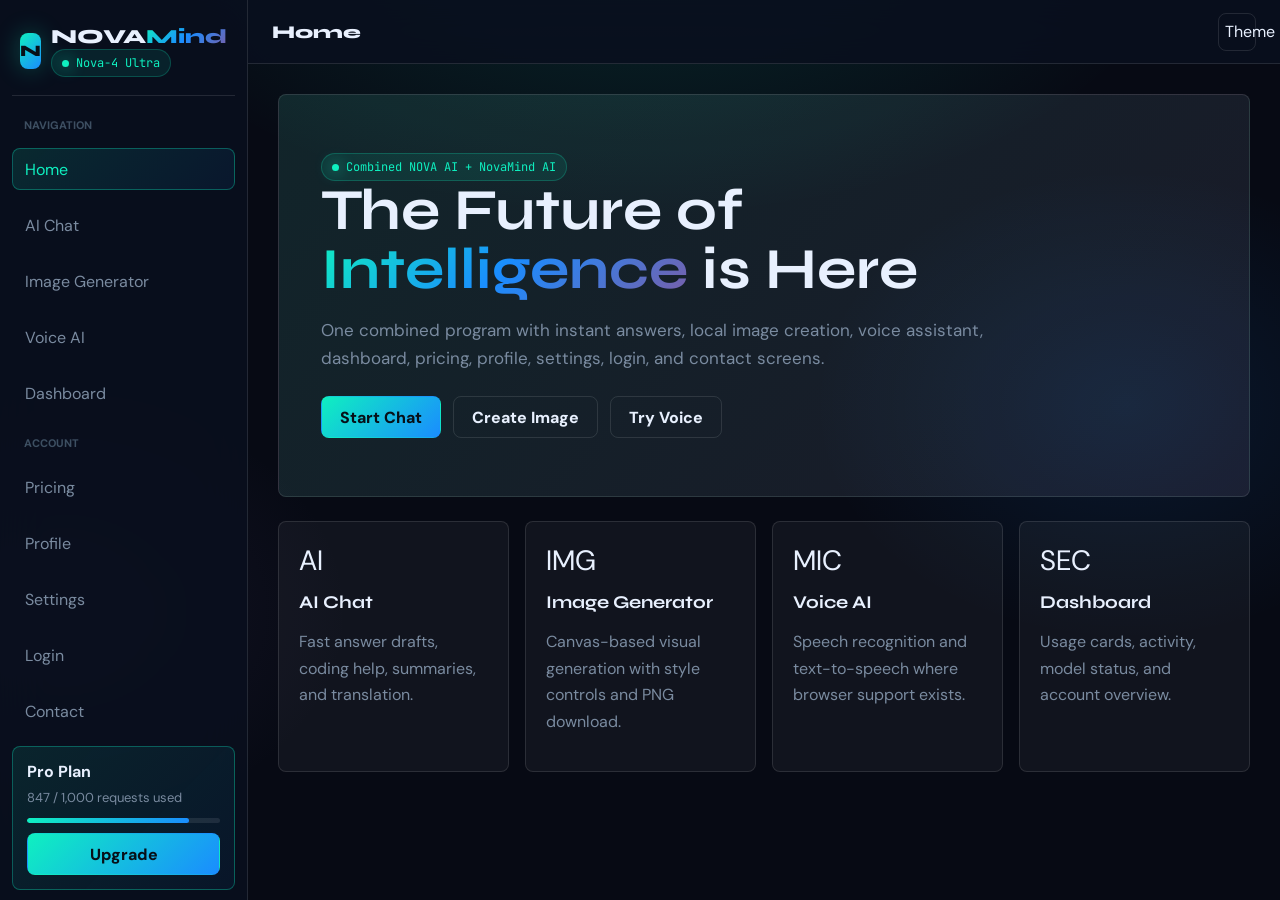
==== index.html @ 2f3e3115 "Rename nova.html to index.html" ====
<!doctype html>
<html lang="en" data-theme="dark">
<head>
  <meta charset="utf-8">
  <meta name="viewport" content="width=device-width, initial-scale=1">
  <meta name="description" content="Combined NOVA AI and NovaMind AI creator platform">
  <title>Combined NOVA AI Studio</title>
  <link rel="preconnect" href="https://fonts.googleapis.com">
  <link href="https://fonts.googleapis.com/css2?family=Syne:wght@500;700;800&family=DM+Sans:wght@400;500;700&family=JetBrains+Mono:wght@400;600&display=swap" rel="stylesheet">
  <style>
    :root {
      --bg: #070a14;
      --surface: rgba(255,255,255,.045);
      --surface-strong: rgba(10,15,30,.88);
      --border: rgba(255,255,255,.11);
      --border-hot: rgba(15,240,192,.32);
      --text: #e8f0fe;
      --muted: #7a8ba0;
      --dim: #3d4f62;
      --mint: #0ff0c0;
      --blue: #1a8cff;
      --violet: #7b5ea7;
      --rose: #ff4b6e;
      --amber: #f5a623;
      --radius: 8px;
      --sidebar: 248px;
    }

    [data-theme="light"] {
      --bg: #f5f8ff;
      --surface: rgba(10,20,40,.055);
      --surface-strong: rgba(255,255,255,.9);
      --border: rgba(25,35,60,.12);
      --border-hot: rgba(26,140,255,.3);
      --text: #101827;
      --muted: #516073;
      --dim: #8a96a8;
    }

    * { box-sizing: border-box; }
    body {
      margin: 0;
      min-height: 100vh;
      color: var(--text);
      background:
        radial-gradient(ellipse 70% 55% at 50% -10%, rgba(15,240,192,.14), transparent 62%),
        radial-gradient(ellipse 42% 45% at 88% 45%, rgba(26,140,255,.11), transparent 58%),
        radial-gradient(ellipse 40% 42% at 4% 68%, rgba(123,94,167,.12), transparent 58%),
        var(--bg);
      font-family: "DM Sans", system-ui, sans-serif;
      overflow-x: hidden;
    }

    button, input, textarea, select { font: inherit; }
    button { cursor: pointer; }

    .particle-field {
      position: fixed;
      inset: 0;
      pointer-events: none;
      overflow: hidden;
      z-index: 0;
    }

    .particle {
      position: absolute;
      bottom: -20px;
      width: 3px;
      height: 3px;
      border-radius: 50%;
      background: var(--mint);
      opacity: 0;
      animation: floatParticle 10s linear infinite;
    }

    @keyframes floatParticle {
      0% { transform: translateY(0) scale(.4); opacity: 0; }
      12% { opacity: .8; }
      88% { opacity: .65; }
      100% { transform: translateY(-110vh) scale(1.6); opacity: 0; }
    }

    .app {
      position: relative;
      z-index: 1;
      display: grid;
      grid-template-columns: var(--sidebar) minmax(0, 1fr);
      min-height: 100vh;
    }

    .sidebar {
      position: sticky;
      top: 0;
      height: 100vh;
      padding: 20px 12px;
      background: var(--surface-strong);
      border-right: 1px solid var(--border);
      backdrop-filter: blur(24px);
      display: flex;
      flex-direction: column;
      gap: 14px;
      overflow-y: auto;
    }

    .logo {
      display: flex;
      align-items: center;
      gap: 10px;
      padding: 4px 8px 18px;
      border-bottom: 1px solid var(--border);
    }

    .logo-mark {
      display: grid;
      place-items: center;
      width: 36px;
      height: 36px;
      border-radius: var(--radius);
      background: linear-gradient(135deg, var(--mint), var(--blue));
      color: #071018;
      font-family: "Syne", sans-serif;
      font-weight: 800;
      box-shadow: 0 0 24px rgba(15,240,192,.28);
    }

    .logo-text {
      font-family: "Syne", sans-serif;
      font-size: 20px;
      font-weight: 800;
      letter-spacing: 0;
    }

    .model-tag {
      display: inline-flex;
      align-items: center;
      gap: 7px;
      width: fit-content;
      padding: 5px 10px;
      border: 1px solid rgba(15,240,192,.22);
      border-radius: 999px;
      background: rgba(15,240,192,.09);
      color: var(--mint);
      font: 12px "JetBrains Mono", monospace;
    }

    .dot {
      width: 7px;
      height: 7px;
      border-radius: 50%;
      background: var(--mint);
      box-shadow: 0 0 16px var(--mint);
    }

    .nav-group-title {
      padding: 8px 12px 2px;
      color: var(--dim);
      font-size: 11px;
      font-weight: 800;
      text-transform: uppercase;
      letter-spacing: 0;
    }

    .nav-btn {
      width: 100%;
      min-height: 42px;
      display: flex;
      align-items: center;
      gap: 10px;
      padding: 0 12px;
      border: 1px solid transparent;
      border-radius: var(--radius);
      background: transparent;
      color: var(--muted);
      text-align: left;
      transition: .2s ease;
    }

    .nav-btn:hover, .nav-btn.active {
      color: var(--text);
      background: rgba(255,255,255,.055);
      border-color: var(--border);
    }

    .nav-btn.active {
      color: var(--mint);
      border-color: var(--border-hot);
      background: linear-gradient(135deg, rgba(15,240,192,.12), rgba(26,140,255,.08));
    }

    .plan-card {
      margin-top: auto;
      padding: 14px;
      border: 1px solid var(--border-hot);
      border-radius: var(--radius);
      background: linear-gradient(135deg, rgba(15,240,192,.1), rgba(26,140,255,.06));
    }

    .bar {
      height: 5px;
      margin: 10px 0;
      border-radius: 99px;
      background: rgba(255,255,255,.09);
      overflow: hidden;
    }

    .bar span {
      display: block;
      height: 100%;
      width: 84%;
      border-radius: inherit;
      background: linear-gradient(135deg, var(--mint), var(--blue));
    }

    .main {
      min-width: 0;
      padding-top: 64px;
    }

    .topbar {
      position: fixed;
      left: var(--sidebar);
      right: 0;
      top: 0;
      z-index: 5;
      height: 64px;
      display: flex;
      align-items: center;
      gap: 12px;
      padding: 0 24px;
      background: var(--surface-strong);
      border-bottom: 1px solid var(--border);
      backdrop-filter: blur(22px);
    }

    .menu-btn { display: none; }
    .top-title {
      flex: 1;
      font-family: "Syne", sans-serif;
      font-weight: 800;
      font-size: 18px;
    }

    .icon-btn, .menu-btn {
      width: 38px;
      height: 38px;
      border-radius: var(--radius);
      border: 1px solid var(--border);
      background: transparent;
      color: var(--text);
    }

    .page {
      display: none;
      padding: 30px;
      max-width: 1180px;
      animation: pageIn .3s ease both;
    }

    .page.active { display: block; }
    @keyframes pageIn {
      from { opacity: 0; transform: translateY(12px); }
      to { opacity: 1; transform: translateY(0); }
    }

    .hero {
      position: relative;
      overflow: hidden;
      padding: 58px 42px;
      border: 1px solid var(--border);
      border-radius: var(--radius);
      background:
        linear-gradient(135deg, rgba(15,240,192,.08), rgba(123,94,167,.08)),
        var(--surface);
    }

    h1, h2, h3 { font-family: "Syne", sans-serif; margin: 0; letter-spacing: 0; }
    h1 { font-size: 58px; line-height: 1.02; max-width: 790px; }
    h2 { font-size: 30px; margin-bottom: 8px; }
    h3 { font-size: 18px; }
    p { color: var(--muted); line-height: 1.65; }

    .gradient-text {
      background: linear-gradient(135deg, var(--mint), var(--blue), var(--violet));
      -webkit-background-clip: text;
      color: transparent;
    }

    .actions {
      display: flex;
      gap: 12px;
      flex-wrap: wrap;
      margin-top: 24px;
    }

    .btn {
      min-height: 42px;
      display: inline-flex;
      align-items: center;
      justify-content: center;
      gap: 8px;
      padding: 0 18px;
      border-radius: var(--radius);
      border: 1px solid var(--border);
      color: var(--text);
      background: transparent;
      text-decoration: none;
      font-weight: 800;
    }

    .btn.primary {
      color: #071018;
      border-color: transparent;
      background: linear-gradient(135deg, var(--mint), var(--blue));
    }

    .grid {
      display: grid;
      grid-template-columns: repeat(auto-fit, minmax(210px, 1fr));
      gap: 16px;
      margin-top: 24px;
    }

    .card {
      border: 1px solid var(--border);
      border-radius: var(--radius);
      background: var(--surface);
      padding: 20px;
      transition: .22s ease;
    }

    .card:hover {
      border-color: var(--border-hot);
      transform: translateY(-2px);
    }

    .card-icon { font-size: 28px; margin-bottom: 12px; }
    .stat { font: 800 30px "Syne", sans-serif; color: var(--text); }

    .tool-layout {
      display: grid;
      grid-template-columns: minmax(260px, 360px) minmax(0, 1fr);
      gap: 18px;
      align-items: start;
      margin-top: 20px;
    }

    textarea, input, select {
      width: 100%;
      border: 1px solid var(--border);
      border-radius: var(--radius);
      color: var(--text);
      background: rgba(255,255,255,.055);
      outline: none;
      padding: 12px 14px;
    }

    textarea { min-height: 130px; resize: vertical; }
    textarea:focus, input:focus, select:focus {
      border-color: var(--border-hot);
      box-shadow: 0 0 0 3px rgba(15,240,192,.08);
    }

    .chat-box {
      min-height: 440px;
      display: flex;
      flex-direction: column;
      gap: 12px;
      overflow: auto;
    }

    .msg {
      max-width: 82%;
      padding: 13px 15px;
      border: 1px solid var(--border);
      border-radius: var(--radius);
      background: rgba(255,255,255,.05);
      color: var(--text);
      line-height: 1.55;
    }

    .msg.user {
      align-self: flex-end;
      color: #071018;
      background: linear-gradient(135deg, var(--mint), var(--blue));
      border-color: transparent;
    }

    .canvas-wrap {
      min-height: 420px;
      display: grid;
      place-items: center;
      overflow: hidden;
      background:
        radial-gradient(circle at 30% 20%, rgba(15,240,192,.18), transparent 30%),
        radial-gradient(circle at 70% 65%, rgba(123,94,167,.22), transparent 30%),
        #080c16;
    }

    canvas {
      width: 100%;
      max-width: 640px;
      aspect-ratio: 1;
      border-radius: var(--radius);
    }

    .voice-orb {
      width: 180px;
      height: 180px;
      margin: 28px auto;
      border-radius: 50%;
      display: grid;
      place-items: center;
      background: radial-gradient(circle, var(--mint), var(--blue));
      color: #071018;
      font-size: 46px;
      box-shadow: 0 0 60px rgba(15,240,192,.35);
      transition: .25s ease;
    }

    .voice-orb.listening {
      transform: scale(1.06);
      animation: pulse 1s ease-in-out infinite;
    }

    @keyframes pulse {
      0%,100% { box-shadow: 0 0 40px rgba(15,240,192,.28); }
      50% { box-shadow: 0 0 90px rgba(15,240,192,.65); }
    }

    .price {
      font: 800 42px "Syne", sans-serif;
      margin: 10px 0;
    }

    .settings-row {
      display: flex;
      justify-content: space-between;
      gap: 14px;
      align-items: center;
      padding: 14px 0;
      border-bottom: 1px solid var(--border);
    }

    .toggle {
      width: 46px;
      height: 26px;
      border-radius: 999px;
      background: rgba(255,255,255,.13);
      position: relative;
      flex: 0 0 auto;
    }

    .toggle.on { background: linear-gradient(135deg, var(--mint), var(--blue)); }
    .toggle::after {
      content: "";
      position: absolute;
      top: 3px;
      left: 3px;
      width: 20px;
      height: 20px;
      border-radius: 50%;
      background: white;
      transition: .2s ease;
    }
    .toggle.on::after { left: 23px; }

    .toast {
      position: fixed;
      right: 22px;
      bottom: 22px;
      z-index: 10;
      max-width: 320px;
      padding: 14px 16px;
      border: 1px solid var(--border-hot);
      border-radius: var(--radius);
      background: var(--surface-strong);
      box-shadow: 0 18px 60px rgba(0,0,0,.35);
      display: none;
    }

    .toast.show { display: block; }

    @media (max-width: 860px) {
      :root { --sidebar: 0px; }
      .app { grid-template-columns: 1fr; }
      .sidebar {
        position: fixed;
        z-index: 8;
        width: 248px;
        transform: translateX(-100%);
        transition: .25s ease;
      }
      .sidebar.open { transform: translateX(0); }
      .topbar { left: 0; }
      .menu-btn { display: inline-grid; place-items: center; }
      .page { padding: 18px; }
      h1 { font-size: 38px; }
      .hero { padding: 34px 22px; }
      .tool-layout { grid-template-columns: 1fr; }
      .msg { max-width: 95%; }
    }
  </style>
</head>
<body>
  <div class="particle-field" id="particles"></div>
  <div class="app">
    <aside class="sidebar" id="sidebar">
      <div class="logo">
        <div class="logo-mark">N</div>
        <div>
          <div class="logo-text">NOVA<span class="gradient-text">Mind</span></div>
          <div class="model-tag"><span class="dot"></span>Nova-4 Ultra</div>
        </div>
      </div>

      <div class="nav-group-title">Navigation</div>
      <button class="nav-btn active" data-page="home">Home</button>
      <button class="nav-btn" data-page="chat">AI Chat</button>
      <button class="nav-btn" data-page="image">Image Generator</button>
      <button class="nav-btn" data-page="voice">Voice AI</button>
      <button class="nav-btn" data-page="dashboard">Dashboard</button>

      <div class="nav-group-title">Account</div>
      <button class="nav-btn" data-page="pricing">Pricing</button>
      <button class="nav-btn" data-page="profile">Profile</button>
      <button class="nav-btn" data-page="settings">Settings</button>
      <button class="nav-btn" data-page="login">Login</button>
      <button class="nav-btn" data-page="contact">Contact</button>

      <div class="plan-card">
        <strong>Pro Plan</strong>
        <p style="margin:5px 0 0;font-size:13px">847 / 1,000 requests used</p>
        <div class="bar"><span></span></div>
        <button class="btn primary" style="width:100%" data-jump="pricing">Upgrade</button>
      </div>
    </aside>

    <main class="main">
      <header class="topbar">
        <button class="menu-btn" id="menuBtn">Menu</button>
        <div class="top-title" id="topTitle">Home</div>
        <button class="icon-btn" id="themeBtn" title="Toggle theme">Theme</button>
      </header>

      <section class="page active" id="home">
        <div class="hero">
          <div class="model-tag"><span class="dot"></span>Combined NOVA AI + NovaMind AI</div>
          <h1>The Future of <span class="gradient-text">Intelligence</span> is Here</h1>
          <p style="max-width:680px;font-size:17px">
            One combined program with instant answers, local image creation, voice assistant, dashboard, pricing, profile, settings, login, and contact screens.
          </p>
          <div class="actions">
            <button class="btn primary" data-jump="chat">Start Chat</button>
            <button class="btn" data-jump="image">Create Image</button>
            <button class="btn" data-jump="voice">Try Voice</button>
          </div>
        </div>
        <div class="grid">
          <div class="card"><div class="card-icon">AI</div><h3>AI Chat</h3><p>Fast answer drafts, coding help, summaries, and translation.</p></div>
          <div class="card"><div class="card-icon">IMG</div><h3>Image Generator</h3><p>Canvas-based visual generation with style controls and PNG download.</p></div>
          <div class="card"><div class="card-icon">MIC</div><h3>Voice AI</h3><p>Speech recognition and text-to-speech where browser support exists.</p></div>
          <div class="card"><div class="card-icon">SEC</div><h3>Dashboard</h3><p>Usage cards, activity, model status, and account overview.</p></div>
        </div>
      </section>

      <section class="page" id="chat">
        <h2>AI Chat</h2>
        <p>Local demo chat. Replace <code>makeAnswer()</code> with your API backend for real AI.</p>
        <div class="tool-layout">
          <div class="card">
            <textarea id="chatInput" placeholder="Ask NOVA AI anything..."></textarea>
            <div class="actions"><button class="btn primary" id="sendChat">Send</button><button class="btn" id="clearChat">Clear</button></div>
          </div>
          <div class="card chat-box" id="chatBox">
            <div class="msg">Welcome. Ask for ideas, code, image prompts, business plans, or Tamil/English translations.</div>
          </div>
        </div>
      </section>

      <section class="page" id="image">
        <h2>Image Generator</h2>
        <p>Create a downloadable local AI-style image from text.</p>
        <div class="tool-layout">
          <div class="card">
            <textarea id="imagePrompt" placeholder="Example: futuristic Chennai AI city at sunrise"></textarea>
            <select id="imageStyle" style="margin-top:12px">
              <option value="cinematic">Cinematic</option>
              <option value="anime">Anime</option>
              <option value="product">Product Render</option>
              <option value="editorial">Editorial</option>
            </select>
            <div class="actions"><button class="btn primary" id="makeImage">Generate</button><button class="btn" id="downloadImage">Download PNG</button></div>
          </div>
          <div class="card canvas-wrap"><canvas id="imageCanvas" width="720" height="720"></canvas></div>
        </div>
      </section>

      <section class="page" id="voice">
        <h2>Voice AI</h2>
        <p>Use browser speech recognition and speech output when available.</p>
        <div class="card" style="text-align:center">
          <div class="voice-orb" id="voiceOrb">AI</div>
          <p id="voiceStatus">Click listen, speak, then ask NOVA to answer.</p>
          <div class="actions" style="justify-content:center">
            <button class="btn primary" id="listenBtn">Listen</button>
            <button class="btn" id="speakBtn">Speak Answer</button>
          </div>
          <div class="card" style="text-align:left;margin-top:18px">
            <strong>Transcript</strong>
            <p id="transcript">No voice captured yet.</p>
            <strong>Answer</strong>
            <p id="voiceAnswer">No answer yet.</p>
          </div>
        </div>
      </section>

      <section class="page" id="dashboard">
        <h2>Dashboard</h2>
        <div class="grid">
          <div class="card"><div class="stat">2.4M+</div><p>Active users</p></div>
          <div class="card"><div class="stat">180M+</div><p>AI requests daily</p></div>
          <div class="card"><div class="stat">99.99%</div><p>Uptime</p></div>
          <div class="card"><div class="stat">100+</div><p>Languages</p></div>
        </div>
        <div class="card" style="margin-top:18px">
          <h3>AI Suggestion</h3>
          <p id="dashboardTip">Your image and chat usage is high. Add prompt templates and saved projects next.</p>
          <button class="btn primary" id="newTip">Generate Tip</button>
        </div>
      </section>

      <section class="page" id="pricing">
        <h2>Pricing</h2>
        <div class="grid">
          <div class="card"><h3>Free</h3><div class="price">$0</div><p>Basic chat and limited images.</p><button class="btn">Current</button></div>
          <div class="card"><h3>Pro</h3><div class="price">$19</div><p>More generation, voice tools, saved history.</p><button class="btn primary">Choose Pro</button></div>
          <div class="card"><h3>Ultra</h3><div class="price">$49</div><p>Best models, teams, analytics, priority generation.</p><button class="btn primary">Choose Ultra</button></div>
        </div>
      </section>

      <section class="page" id="profile">
        <h2>Profile</h2>
        <div class="card">
          <div style="display:flex;gap:18px;align-items:center;flex-wrap:wrap">
            <div class="logo-mark" style="width:78px;height:78px;font-size:28px">U</div>
            <div><h3>User Creator</h3><p>@nova-user | Pro Plan | AI enthusiast and developer</p></div>
          </div>
        </div>
        <div class="grid">
          <div class="card"><div class="stat">1,247</div><p>Total messages</p></div>
          <div class="card"><div class="stat">89</div><p>Images created</p></div>
          <div class="card"><div class="stat">142</div><p>Days active</p></div>
        </div>
      </section>

      <section class="page" id="settings">
        <h2>Settings</h2>
        <div class="card">
          <div class="settings-row"><div><strong>Streaming Responses</strong><p>Show answers while generating.</p></div><div class="toggle on"></div></div>
          <div class="settings-row"><div><strong>AI Memory</strong><p>Remember context between sessions.</p></div><div class="toggle on"></div></div>
          <div class="settings-row"><div><strong>Tamil Mode</strong><p>Enhanced Tamil language support.</p></div><div class="toggle"></div></div>
          <div class="settings-row"><div><strong>Notifications</strong><p>Notify about responses and updates.</p></div><div class="toggle on"></div></div>
        </div>
      </section>

      <section class="page" id="login">
        <h2>Login</h2>
        <div class="card" style="max-width:430px">
          <input id="nameInput" placeholder="Name" style="margin-bottom:12px">
          <input id="emailInput" type="email" placeholder="Email" style="margin-bottom:12px">
          <input id="passwordInput" type="password" placeholder="Password" style="margin-bottom:12px">
          <button class="btn primary" style="width:100%" id="loginBtn">Continue</button>
          <p id="loginMsg"></p>
        </div>
      </section>

      <section class="page" id="contact">
        <h2>Contact</h2>
        <div class="tool-layout">
          <div class="card">
            <h3>Contact Info</h3>
            <p>Email: hello@novamind.ai</p>
            <p>Support: 24/7 for Pro+</p>
            <p>Enterprise: response within 4 business hours.</p>
          </div>
          <div class="card">
            <input id="contactName" placeholder="Your name" style="margin-bottom:12px">
            <input id="contactEmail" placeholder="Email address" style="margin-bottom:12px">
            <textarea id="contactMsg" placeholder="Your message"></textarea>
            <div class="actions"><button class="btn" id="draftMsg">AI Draft</button><button class="btn primary" id="sendMsg">Send</button></div>
          </div>
        </div>
      </section>
    </main>
  </div>

  <div class="toast" id="toast"></div>

  <script>
    const pages = document.querySelectorAll(".page");
    const navButtons = document.querySelectorAll(".nav-btn");
    const title = document.getElementById("topTitle");
    const sidebar = document.getElementById("sidebar");
    const canvas = document.getElementById("imageCanvas");
    const ctx = canvas.getContext("2d");

    const pageNames = {
      home: "Home",
      chat: "AI Chat",
      image: "Image Generator",
      voice: "Voice AI",
      dashboard: "Dashboard",
      pricing: "Pricing",
      profile: "Profile",
      settings: "Settings",
      login: "Login",
      contact: "Contact"
    };

    function showPage(id) {
      pages.forEach(page => page.classList.toggle("active", page.id === id));
      navButtons.forEach(btn => btn.classList.toggle("active", btn.dataset.page === id));
      title.textContent = pageNames[id] || "NOVA AI";
      sidebar.classList.remove("open");
    }

    navButtons.forEach(btn => btn.addEventListener("click", () => showPage(btn.dataset.page)));
    document.querySelectorAll("[data-jump]").forEach(btn => btn.addEventListener("click", () => showPage(btn.dataset.jump)));
    document.getElementById("menuBtn").addEventListener("click", () => sidebar.classList.toggle("open"));
    document.getElementById("themeBtn").addEventListener("click", () => {
      document.documentElement.dataset.theme = document.documentElement.dataset.theme === "dark" ? "light" : "dark";
    });

    document.querySelectorAll(".toggle").forEach(toggle => {
      toggle.addEventListener("click", () => toggle.classList.toggle("on"));
    });

    function toast(message) {
      const box = document.getElementById("toast");
      box.textContent = message;
      box.classList.add("show");
      setTimeout(() => box.classList.remove("show"), 2200);
    }

    function makeAnswer(prompt) {
      const clean = prompt.trim();
      if (!clean) return "Ask a question first.";
      return [
        "NOVA answer:",
        "",
        "Main idea: " + clean,
        "Recommended action: break it into a goal, inputs, output format, and deadline.",
        "For a real AI backend, connect this chat button to your server endpoint and keep API keys private.",
        "Extra feature idea: save this prompt into project history and allow image or voice generation from the same prompt."
      ].join("\\n");
    }

    document.getElementById("sendChat").addEventListener("click", () => {
      const input = document.getElementById("chatInput");
      const box = document.getElementById("chatBox");
      const prompt = input.value.trim();
      if (!prompt) return toast("Type a chat prompt first.");
      box.insertAdjacentHTML("beforeend", `<div class="msg user">${escapeHtml(prompt)}</div>`);
      box.insertAdjacentHTML("beforeend", `<div class="msg">${escapeHtml(makeAnswer(prompt)).replace(/\\n/g, "<br>")}</div>`);
      input.value = "";
      box.scrollTop = box.scrollHeight;
    });

    document.getElementById("clearChat").addEventListener("click", () => {
      document.getElementById("chatBox").innerHTML = '<div class="msg">Chat cleared. Ask NOVA AI anything.</div>';
    });

    function palette(style) {
      return {
        cinematic: ["#071018", "#0ff0c0", "#f5a623"],
        anime: ["#171033", "#ff4b6e", "#1a8cff"],
        product: ["#101827", "#e8f0fe", "#0ff0c0"],
        editorial: ["#21151c", "#f5a623", "#7b5ea7"]
      }[style] || ["#071018", "#0ff0c0", "#1a8cff"];
    }

    function hash(text) {
      let h = 2166136261;
      for (let i = 0; i < text.length; i++) {
        h ^= text.charCodeAt(i);
        h = Math.imul(h, 16777619);
      }
      return h >>> 0;
    }

    function rnd(seed) {
      const x = Math.sin(seed) * 10000;
      return x - Math.floor(x);
    }

    function drawImage() {
      const prompt = document.getElementById("imagePrompt").value.trim() || "future AI creative studio";
      const style = document.getElementById("imageStyle").value;
      const colors = palette(style);
      const seed = hash(prompt + style);
      const g = ctx.createLinearGradient(0, 0, 720, 720);
      g.addColorStop(0, colors[0]);
      g.addColorStop(.52, colors[1]);
      g.addColorStop(1, colors[2]);
      ctx.fillStyle = g;
      ctx.fillRect(0, 0, 720, 720);

      for (let i = 0; i < 38; i++) {
        ctx.fillStyle = toRgba(colors[i % colors.length], .18);
        ctx.beginPath();
        ctx.arc(rnd(seed + i) * 720, rnd(seed + i * 8) * 720, 28 + rnd(seed + i * 13) * 120, 0, Math.PI * 2);
        ctx.fill();
      }

      ctx.fillStyle = "rgba(0,0,0,.42)";
      ctx.fillRect(0, 480, 720, 220);
      ctx.fillStyle = "#e8f0fe";
      ctx.font = "800 30px Syne, sans-serif";
      ctx.fillText("NOVA AI IMAGE", 42, 545);
      ctx.font = "20px DM Sans, sans-serif";
      wrapText(ctx, prompt, 42, 585, 620, 28);
    }

    function toRgba(hex, alpha) {
      const n = parseInt(hex.replace("#", ""), 16);
      return `rgba(${(n >> 16) & 255}, ${(n >> 8) & 255}, ${n & 255}, ${alpha})`;
    }

    function wrapText(context, text, x, y, maxWidth, lineHeight) {
      const words = text.split(/\\s+/);
      let line = "";
      words.forEach(word => {
        const test = line + word + " ";
        if (context.measureText(test).width > maxWidth && line) {
          context.fillText(line, x, y);
          line = word + " ";
          y += lineHeight;
        } else {
          line = test;
        }
      });
      context.fillText(line, x, y);
    }

    document.getElementById("makeImage").addEventListener("click", drawImage);
    document.getElementById("downloadImage").addEventListener("click", () => {
      const link = document.createElement("a");
      link.download = "combined-nova-ai-image.png";
      link.href = canvas.toDataURL("image/png");
      link.click();
    });

    document.getElementById("newTip").addEventListener("click", () => {
      const tips = [
        "Add project folders so users can save related chats, images, and voice notes together.",
        "Create prompt presets for business, coding, Tamil translation, image design, and student study workflows.",
        "Add usage limits, export history, and a backend API proxy before production release.",
        "Turn image prompts into video storyboards for a future video generation feature."
      ];
      document.getElementById("dashboardTip").textContent = tips[Math.floor(Math.random() * tips.length)];
    });

    document.getElementById("loginBtn").addEventListener("click", () => {
      const email = document.getElementById("emailInput").value.trim();
      document.getElementById("loginMsg").textContent = email ? "Demo login complete for " + email : "Enter your email first.";
    });

    document.getElementById("draftMsg").addEventListener("click", () => {
      document.getElementById("contactMsg").value = "Hello NOVA AI team, I would like help with setting up the combined AI chat, image, and voice platform. Please share the next steps for connecting real AI APIs and deployment.";
    });

    document.getElementById("sendMsg").addEventListener("click", () => toast("Demo message sent."));

    const SpeechRecognition = window.SpeechRecognition || window.webkitSpeechRecognition;
    let lastVoiceAnswer = "";
    document.getElementById("listenBtn").addEventListener("click", () => {
      if (!SpeechRecognition) return toast("Speech recognition is not supported in this browser.");
      const recognition = new SpeechRecognition();
      recognition.lang = "en-US";
      recognition.onstart = () => {
        document.getElementById("voiceOrb").classList.add("listening");
        document.getElementById("voiceStatus").textContent = "Listening...";
      };
      recognition.onresult = event => {
        const text = event.results[0][0].transcript;
        lastVoiceAnswer = makeAnswer(text);
        document.getElementById("transcript").textContent = text;
        document.getElementById("voiceAnswer").textContent = lastVoiceAnswer;
      };
      recognition.onend = () => {
        document.getElementById("voiceOrb").classList.remove("listening");
        document.getElementById("voiceStatus").textContent = "Voice capture finished.";
      };
      recognition.start();
    });

    document.getElementById("speakBtn").addEventListener("click", () => {
      const text = lastVoiceAnswer || document.getElementById("voiceAnswer").textContent;
      if (!("speechSynthesis" in window)) return toast("Speech synthesis is not supported.");
      speechSynthesis.cancel();
      speechSynthesis.speak(new SpeechSynthesisUtterance(text));
    });

    function escapeHtml(value) {
      return value.replace(/[&<>"']/g, char => ({
        "&": "&amp;",
        "<": "&lt;",
        ">": "&gt;",
        '"': "&quot;",
        "'": "&#039;"
      }[char]));
    }

    function makeParticles() {
      const field = document.getElementById("particles");
      for (let i = 0; i < 34; i++) {
        const p = document.createElement("span");
        p.className = "particle";
        p.style.left = Math.random() * 100 + "%";
        p.style.animationDelay = Math.random() * 9 + "s";
        p.style.animationDuration = 7 + Math.random() * 8 + "s";
        p.style.background = i % 3 === 0 ? "var(--mint)" : i % 3 === 1 ? "var(--blue)" : "var(--violet)";
        field.appendChild(p);
      }
    }

    makeParticles();
    drawImage();
  </script>
</body>
</html>
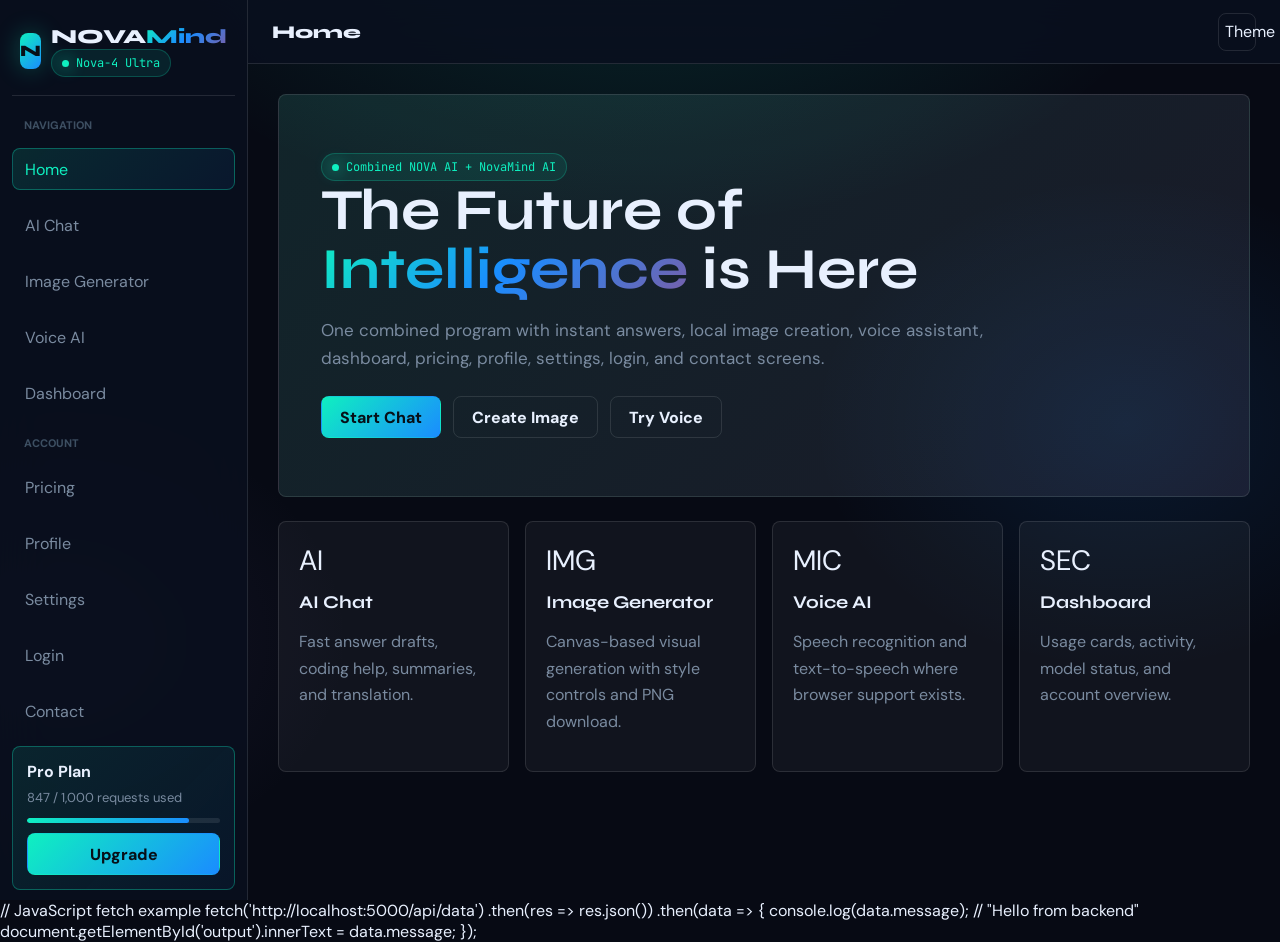
==== commit 58e34e30: "Update index.html" ====
--- a/index.html
+++ b/index.html
@@ -929,3 +929,10 @@
   </script>
 </body>
 </html>
+// JavaScript fetch example
+fetch('http://localhost:5000/api/data')
+  .then(res => res.json())
+  .then(data => {
+    console.log(data.message); // "Hello from backend"
+    document.getElementById('output').innerText = data.message;
+  });
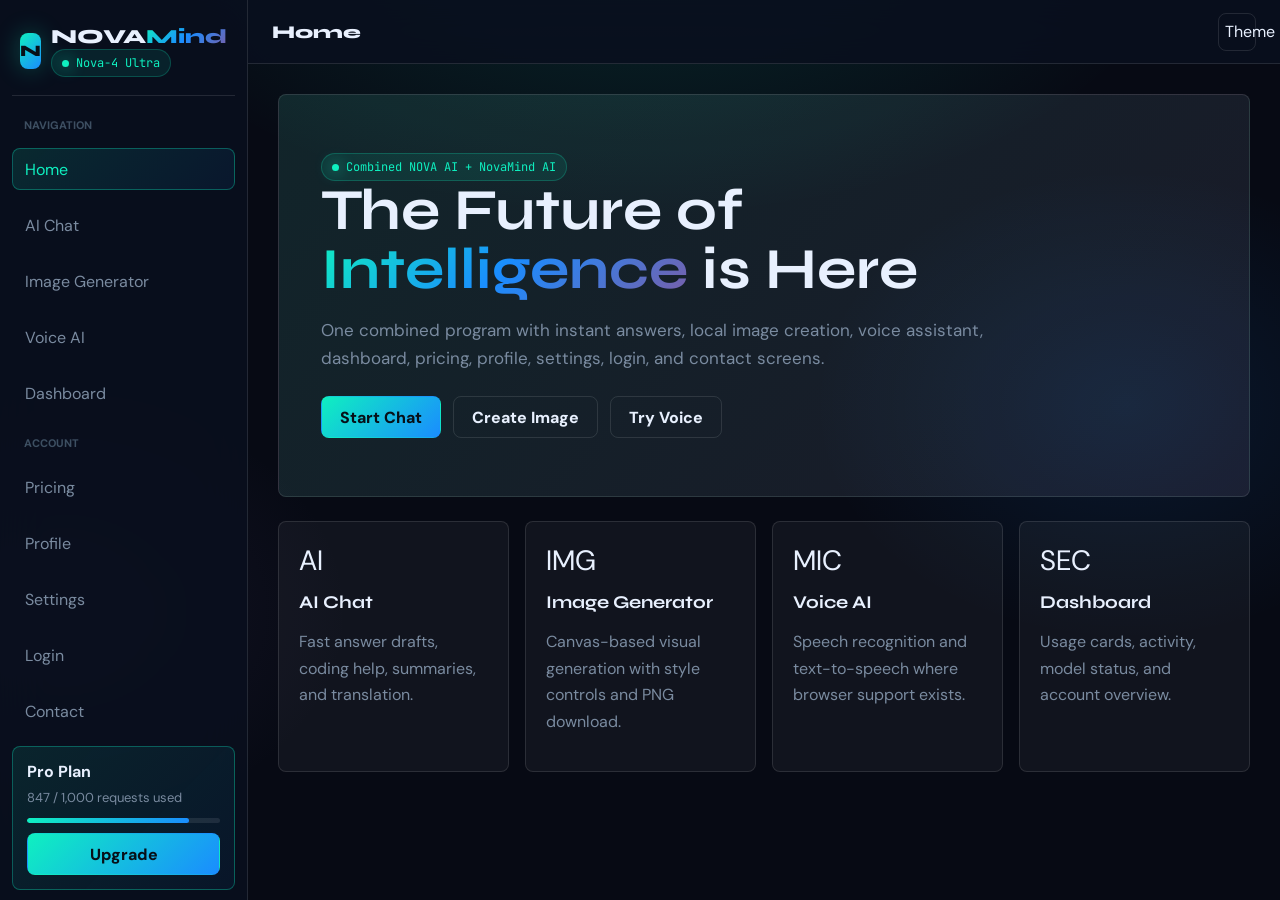
==== commit fe31b5a8: "Update index.html" ====
--- a/index.html
+++ b/index.html
@@ -929,10 +929,3 @@
   </script>
 </body>
 </html>
-// JavaScript fetch example
-fetch('http://localhost:5000/api/data')
-  .then(res => res.json())
-  .then(data => {
-    console.log(data.message); // "Hello from backend"
-    document.getElementById('output').innerText = data.message;
-  });
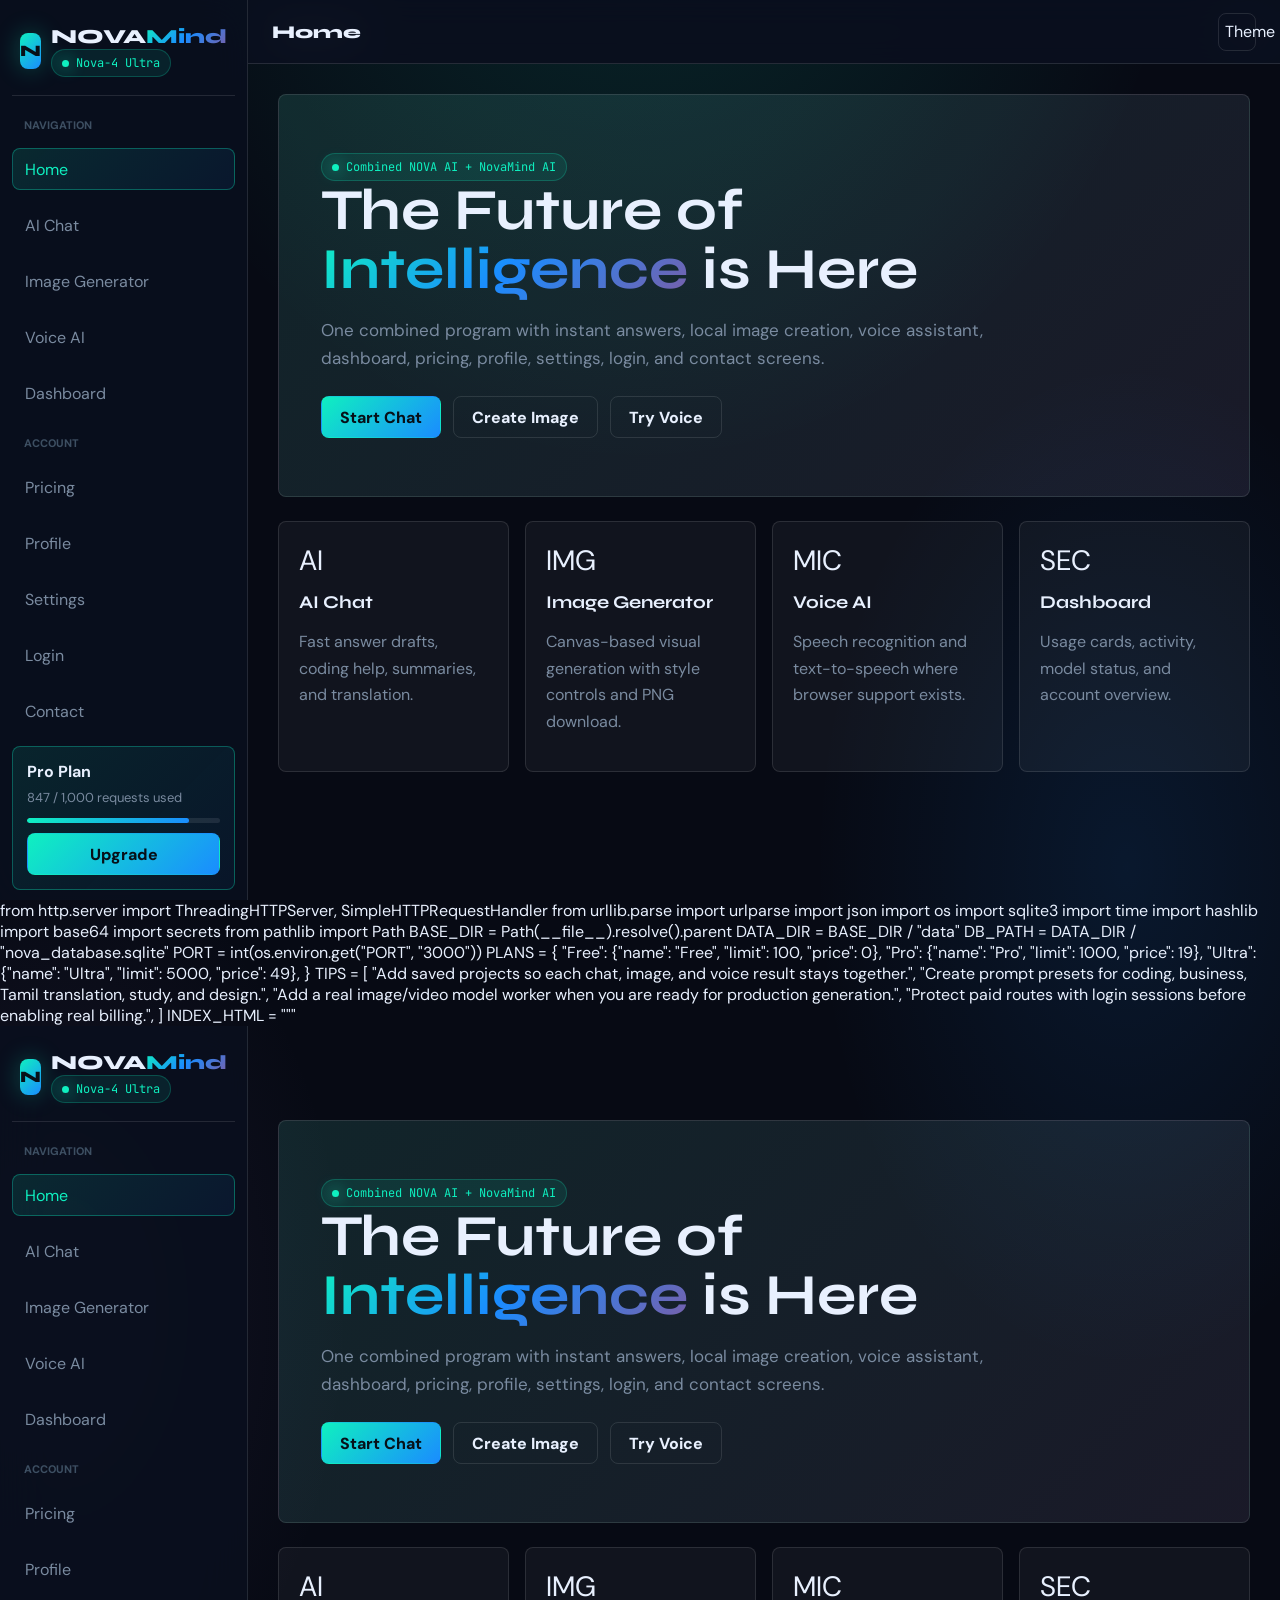
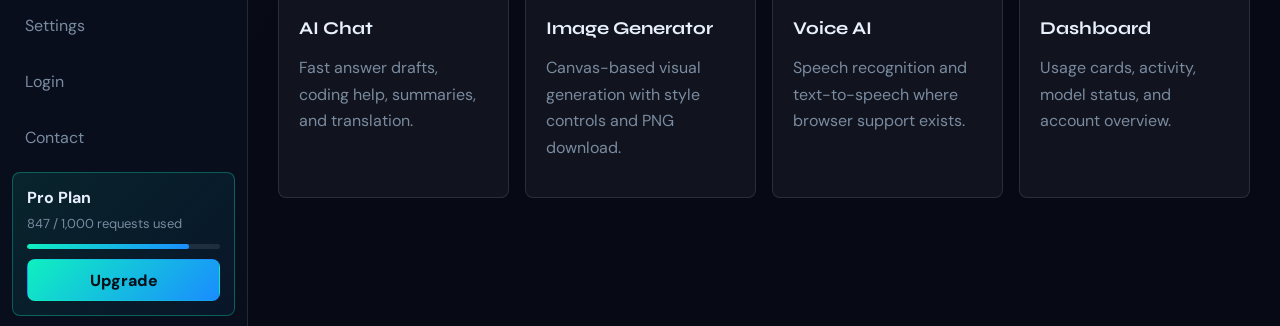
==== commit 4ae755f8: "Update index.html" ====
--- a/index.html
+++ b/index.html
@@ -929,3 +929,528 @@
   </script>
 </body>
 </html>
+
+from http.server import ThreadingHTTPServer, SimpleHTTPRequestHandler
+from urllib.parse import urlparse
+import json
+import os
+import sqlite3
+import time
+import hashlib
+import base64
+import secrets
+from pathlib import Path
+
+BASE_DIR = Path(__file__).resolve().parent
+DATA_DIR = BASE_DIR / "data"
+DB_PATH = DATA_DIR / "nova_database.sqlite"
+PORT = int(os.environ.get("PORT", "3000"))
+
+PLANS = {
+    "Free": {"name": "Free", "limit": 100, "price": 0},
+    "Pro": {"name": "Pro", "limit": 1000, "price": 19},
+    "Ultra": {"name": "Ultra", "limit": 5000, "price": 49},
+}
+
+TIPS = [
+    "Add saved projects so each chat, image, and voice result stays together.",
+    "Create prompt presets for coding, business, Tamil translation, study, and design.",
+    "Add a real image/video model worker when you are ready for production generation.",
+    "Protect paid routes with login sessions before enabling real billing.",
+]
+
+INDEX_HTML = """<!doctype html>
+<html lang="en" data-theme="dark">
+<head>
+  <meta charset="utf-8">
+  <meta name="viewport" content="width=device-width, initial-scale=1">
+  <title>Combined NOVA AI Studio</title>
+  <link href="https://fonts.googleapis.com/css2?family=Syne:wght@500;700;800&family=DM+Sans:wght@400;500;700&family=JetBrains+Mono:wght@400;600&display=swap" rel="stylesheet">
+  <style>
+    :root {
+      --bg: #070a14;
+      --surface: rgba(255,255,255,.045);
+      --surface-strong: rgba(10,15,30,.88);
+      --border: rgba(255,255,255,.11);
+      --border-hot: rgba(15,240,192,.32);
+      --text: #e8f0fe;
+      --muted: #7a8ba0;
+      --dim: #3d4f62;
+      --mint: #0ff0c0;
+      --blue: #1a8cff;
+      --violet: #7b5ea7;
+      --rose: #ff4b6e;
+      --amber: #f5a623;
+      --radius: 8px;
+      --sidebar: 248px;
+    }
+    [data-theme="light"] {
+      --bg: #f5f8ff;
+      --surface: rgba(10,20,40,.055);
+      --surface-strong: rgba(255,255,255,.9);
+      --border: rgba(25,35,60,.12);
+      --border-hot: rgba(26,140,255,.3);
+      --text: #101827;
+      --muted: #516073;
+      --dim: #8a96a8;
+    }
+    * { box-sizing: border-box; }
+    body {
+      margin: 0; min-height: 100vh; color: var(--text);
+      background: radial-gradient(ellipse 70% 55% at 50% -10%, rgba(15,240,192,.14), transparent 62%),
+        radial-gradient(ellipse 42% 45% at 88% 45%, rgba(26,140,255,.11), transparent 58%),
+        radial-gradient(ellipse 40% 42% at 4% 68%, rgba(123,94,167,.12), transparent 58%), var(--bg);
+      font-family: "DM Sans", system-ui, sans-serif; overflow-x: hidden;
+    }
+    button, input, textarea, select { font: inherit; }
+    button { cursor: pointer; }
+   .particle-field { position: fixed; inset: 0; pointer-events: none; overflow: hidden; z-index: 0; }
+   .particle { position: absolute; bottom: -20px; width: 3px; height: 3px; border-radius: 50%; background: var(--mint); opacity: 0; animation: floatParticle 10s linear infinite; }
+    @keyframes floatParticle {
+      0% { transform: translateY(0) scale(.4); opacity: 0; }
+      12% { opacity:.8; }
+      88% { opacity:.65; }
+      100% { transform: translateY(-110vh) scale(1.6); opacity: 0; }
+    }
+   .app { position: relative; z-index: 1; display: grid; grid-template-columns: var(--sidebar) minmax(0, 1fr); min-height: 100vh; }
+   .sidebar {
+      position: sticky; top: 0; height: 100vh; padding: 20px 12px; background: var(--surface-strong);
+      border-right: 1px solid var(--border); backdrop-filter: blur(24px); display: flex; flex-direction: column; gap: 14px; overflow-y: auto;
+    }
+   .logo { display: flex; align-items: center; gap: 10px; padding: 4px 8px 18px; border-bottom: 1px solid var(--border); }
+   .logo-mark {
+      display: grid; place-items: center; width: 36px; height: 36px; border-radius: var(--radius);
+      background: linear-gradient(135deg, var(--mint), var(--blue)); color: #071018;
+      font-family: "Syne", sans-serif; font-weight: 800; box-shadow: 0 0 24px rgba(15,240,192,.28);
+    }
+   .logo-text { font-family: "Syne", sans-serif; font-size: 20px; font-weight: 800; }
+   .model-tag {
+      display: inline-flex; align-items: center; gap: 7px; width: fit-content; padding: 5px 10px;
+      border: 1px solid rgba(15,240,192,.22); border-radius: 999px; background: rgba(15,240,192,.09);
+      color: var(--mint); font: 12px "JetBrains Mono", monospace;
+    }
+   .dot { width: 7px; height: 7px; border-radius: 50%; background: var(--mint); box-shadow: 0 0 16px var(--mint); }
+   .nav-group-title { padding: 8px 12px 2px; color: var(--dim); font-size: 11px; font-weight: 800; text-transform: uppercase; }
+   .nav-btn {
+      width: 100%; min-height: 42px; display: flex; align-items: center; gap: 10px; padding: 0 12px;
+      border: 1px solid transparent; border-radius: var(--radius); background: transparent;
+      color: var(--muted); text-align: left; transition:.2s ease;
+    }
+   .nav-btn:hover,.nav-btn.active { color: var(--text); background: rgba(255,255,255,.055); border-color: var(--border); }
+   .nav-btn.active { color: var(--mint); border-color: var(--border-hot); background: linear-gradient(135deg, rgba(15,240,192,.12), rgba(26,140,255,.08)); }
+   .plan-card {
+      margin-top: auto; padding: 14px; border: 1px solid var(--border-hot); border-radius: var(--radius);
+      background: linear-gradient(135deg, rgba(15,240,192,.1), rgba(26,140,255,.06));
+    }
+   .bar { height: 5px; margin: 10px 0; border-radius: 99px; background: rgba(255,255,255,.09); overflow: hidden; }
+   .bar span { display: block; height: 100%; border-radius: inherit; background: linear-gradient(135deg, var(--mint), var(--blue)); }
+   .main { min-width: 0; padding-top: 64px; }
+   .topbar {
+      position: fixed; left: var(--sidebar); right: 0; top: 0; z-index: 5; height: 64px;
+      display: flex; align-items: center; gap: 12px; padding: 0 24px; background: var(--surface-strong);
+      border-bottom: 1px solid var(--border); backdrop-filter: blur(22px);
+    }
+   .menu-btn { display: none; }
+   .top-title { flex: 1; font-family: "Syne", sans-serif; font-weight: 800; font-size: 18px; }
+   .icon-btn,.menu-btn { width: 38px; height: 38px; border-radius: var(--radius); border: 1px solid var(--border); background: transparent; color: var(--text); }
+   .page { display: none; padding: 30px; max-width: 1180px; animation: pageIn.3s ease both; }
+   .page.active { display: block; }
+    @keyframes pageIn { from { opacity: 0; transform: translateY(12px); } to { opacity: 1; transform: translateY(0); } }
+   .hero {
+      position: relative; overflow: hidden; padding: 58px 42px; border: 1px solid var(--border);
+      border-radius: var(--radius); background: linear-gradient(135deg, rgba(15,240,192,.08), rgba(123,94,167,.08)), var(--surface);
+    }
+    h1, h2, h3 { font-family: "Syne", sans-serif; margin: 0; }
+    h1 { font-size: 58px; line-height: 1.02; max-width: 790px; }
+    h2 { font-size: 30px; margin-bottom: 8px; }
+    h3 { font-size: 18px; }
+    p { color: var(--muted); line-height: 1.65; }
+   .gradient-text { background: linear-gradient(135deg, var(--mint), var(--blue), var(--violet)); -webkit-background-clip: text; color: transparent; }
+   .actions { display: flex; gap: 12px; flex-wrap: wrap; margin-top: 24px; }
+   .btn {
+      min-height: 42px; display: inline-flex; align-items: center; justify-content: center; gap: 8px;
+      padding: 0 18px; border-radius: var(--radius); border: 1px solid var(--border);
+      color: var(--text); background: transparent; text-decoration: none; font-weight: 800;
+    }
+   .btn.primary { color: #071018; border-color: transparent; background: linear-gradient(135deg, var(--mint), var(--blue)); }
+   .grid { display: grid; grid-template-columns: repeat(auto-fit, minmax(210px, 1fr)); gap: 16px; margin-top: 24px; }
+   .card { border: 1px solid var(--border); border-radius: var(--radius); background: var(--surface); padding: 20px; transition:.22s ease; }
+   .card:hover { border-color: var(--border-hot); transform: translateY(-2px); }
+   .card-icon { font-size: 28px; margin-bottom: 12px; }
+   .stat { font: 800 30px "Syne", sans-serif; color: var(--text); }
+   .tool-layout { display: grid; grid-template-columns: minmax(260px, 360px) minmax(0, 1fr); gap: 18px; align-items: start; margin-top: 20px; }
+    textarea, input, select {
+      width: 100%; border: 1px solid var(--border); border-radius: var(--radius);
+      color: var(--text); background: rgba(255,255,255,.055); outline: none; padding: 12px 14px;
+    }
+    textarea { min-height: 130px; resize: vertical; }
+    textarea:focus, input:focus, select:focus { border-color: var(--border-hot); box-shadow: 0 0 0 3px rgba(15,240,192,.08); }
+   .chat-box { min-height: 440px; display: flex; flex-direction: column; gap: 12px; overflow: auto; }
+   .msg {
+      max-width: 82%; padding: 13px 15px; border: 1px solid var(--border);
+      border-radius: var(--radius); background: rgba(255,255,255,.05); color: var(--text); line-height: 1.55;
+    }
+   .msg.user { align-self: flex-end; color: #071018; background: linear-gradient(135deg, var(--mint), var(--blue)); border-color: transparent; }
+   .canvas-wrap {
+      min-height: 420px; display: grid; place-items: center; overflow: hidden;
+      background: radial-gradient(circle at 30% 20%, rgba(15,240,192,.18), transparent 30%), radial-gradient(circle at 70% 65%, rgba(123,94,167,.22), transparent 30%), #080c16;
+    }
+    canvas { width: 100%; max-width: 640px; aspect-ratio: 1; border-radius: var(--radius); }
+   .voice-orb {
+      width: 180px; height: 180px; margin: 28px auto; border-radius: 50%; display: grid; place-items: center;
+      background: radial-gradient(circle, var(--mint), var(--blue)); color: #071018; font-size: 46px;
+      box-shadow: 0 0 60px rgba(15,240,192,.35); transition:.25s ease;
+    }
+   .voice-orb.listening { transform: scale(1.06); animation: pulse 1s ease-in-out infinite; }
+    @keyframes pulse { 0%,100% { box-shadow: 0 0 40px rgba(15,240,192,.28); } 50% { box-shadow: 0 0 90px rgba(15,240,192,.65); } }
+   .price { font: 800 42px "Syne", sans-serif; margin: 10px 0; }
+   .settings-row { display: flex; justify-content: space-between; gap: 14px; align-items: center; padding: 14px 0; border-bottom: 1px solid var(--border); }
+   .toggle { width: 46px; height: 26px; border-radius: 999px; background: rgba(255,255,255,.13); position: relative; flex: 0 0 auto; cursor: pointer; }
+   .toggle.on { background: linear-gradient(135deg, var(--mint), var(--blue)); }
+   .toggle::after { content: ""; position: absolute; top: 3px; left: 3px; width: 20px; height: 20px; border-radius: 50%; background: white; transition:.2s ease; }
+   .toggle.on::after { left: 23px; }
+   .toast {
+      position: fixed; right: 22px; bottom: 22px; z-index: 10; max-width: 320px; padding: 14px 16px;
+      border: 1px solid var(--border-hot); border-radius: var(--radius); background: var(--surface-strong);
+      box-shadow: 0 18px 60px rgba(0,0,0,.35); display: none;
+    }
+   .toast.show { display: block; }
+    @media (max-width: 860px) {
+      :root { --sidebar: 0px; }
+     .app { grid-template-columns: 1fr; }
+     .sidebar { position: fixed; z-index: 8; width: 248px; transform: translateX(-100%); transition:.25s ease; }
+     .sidebar.open { transform: translateX(0); }
+     .topbar { left: 0; }
+     .menu-btn { display: inline-grid; place-items: center; }
+     .page { padding: 18px; }
+      h1 { font-size: 38px; }
+     .hero { padding: 34px 22px; }
+     .tool-layout { grid-template-columns: 1fr; }
+     .msg { max-width: 95%; }
+    }
+  </style>
+</head>
+<body>
+  <div class="particle-field" id="particles"></div>
+  <div class="app">
+    <aside class="sidebar" id="sidebar">
+      <div class="logo">
+        <div class="logo-mark">N</div>
+        <div>
+          <div class="logo-text">NOVA<span class="gradient-text">Mind</span></div>
+          <div class="model-tag"><span class="dot"></span>Nova-4 Ultra</div>
+        </div>
+      </div>
+      <div class="nav-group-title">Navigation</div>
+      <button class="nav-btn active" data-page="home">Home</button>
+      <button class="nav-btn" data-page="chat">AI Chat</button>
+      <button class="nav-btn" data-page="image">Image Generator</button>
+      <button class="nav-btn" data-page="voice">Voice AI</button>
+      <button class="nav-btn" data-page="dashboard">Dashboard</button>
+      <div class="nav-group-title">Account</div>
+      <button class="nav-btn" data-page="pricing">Pricing</button>
+      <button class="nav-btn" data-page="profile">Profile</button>
+      <button class="nav-btn" data-page="settings">Settings</button>
+      <button class="nav-btn" data-page="login">Login</button>
+      <button class="nav-btn" data-page="contact">Contact</button>
+      <div class="plan-card">
+        <strong id="planName">Pro Plan</strong>
+        <p style="margin:5px 0 0;font-size:13px" id="planUsage">847 / 1,000 requests used</p>
+        <div class="bar"><span id="planBar" style="width:84%"></span></div>
+        <button class="btn primary" style="width:100%" data-jump="pricing">Upgrade</button>
+      </div>
+    </aside>
+    <main class="main">
+      <header class="topbar">
+        <button class="menu-btn" id="menuBtn">Menu</button>
+        <div class="top-title" id="topTitle">Home</div>
+        <button class="icon-btn" id="themeBtn" title="Toggle theme">Theme</button>
+      </header>
+      <section class="page active" id="home">
+        <div class="hero">
+          <div class="model-tag"><span class="dot"></span>Combined NOVA AI + NovaMind AI</div>
+          <h1>The Future of <span class="gradient-text">Intelligence</span> is Here</h1>
+          <p style="max-width:680px;font-size:17px">One combined program with instant answers, local image creation, voice assistant, dashboard, pricing, profile, settings, login, and contact screens.</p>
+          <div class="actions">
+            <button class="btn primary" data-jump="chat">Start Chat</button>
+            <button class="btn" data-jump="image">Create Image</button>
+            <button class="btn" data-jump="voice">Try Voice</button>
+          </div>
+        </div>
+        <div class="grid">
+          <div class="card"><div class="card-icon">AI</div><h3>AI Chat</h3><p>Fast answer drafts, coding help, summaries, and translation.</p></div>
+          <div class="card"><div class="card-icon">IMG</div><h3>Image Generator</h3><p>Canvas-based visual generation with style controls and PNG download.</p></div>
+          <div class="card"><div class="card-icon">MIC</div><h3>Voice AI</h3><p>Speech recognition and text-to-speech where browser support exists.</p></div>
+          <div class="card"><div class="card-icon">SEC</div><h3>Dashboard</h3><p>Usage cards, activity, model status, and account overview.</p></div>
+        </div>
+      </section>
+      <section class="page" id="chat">
+        <h2>AI Chat</h2>
+        <p>Connected to Python backend. All chats saved to SQLite database.</p>
+        <div class="tool-layout">
+          <div class="card">
+            <textarea id="chatInput" placeholder="Ask NOVA AI anything..."></textarea>
+            <div class="actions"><button class="btn primary" id="sendChat">Send</button><button class="btn" id="clearChat">Clear</button></div>
+          </div>
+          <div class="card chat-box" id="chatBox"><div class="msg">Welcome. Ask for ideas, code, image prompts, business plans, or Tamil/English translations.</div></div>
+        </div>
+      </section>
+      <section class="page" id="image">
+        <h2>Image Generator</h2>
+        <p>Prompts enhanced by backend and saved to database.</p>
+        <div class="tool-layout">
+          <div class="card">
+            <textarea id="imagePrompt" placeholder="Example: futuristic Chennai AI city at sunrise"></textarea>
+            <select id="imageStyle" style="margin-top:12px">
+              <option value="cinematic">Cinematic</option>
+              <option value="anime">Anime</option>
+              <option value="product">Product Render</option>
+              <option value="editorial">Editorial</option>
+            </select>
+            <div class="actions"><button class="btn primary" id="makeImage">Generate</button><button class="btn" id="downloadImage">Download PNG</button></div>
+          </div>
+          <div class="card canvas-wrap"><canvas id="imageCanvas" width="720" height="720"></canvas></div>
+        </div>
+      </section>
+      <section class="page" id="voice">
+        <h2>Voice AI</h2>
+        <p>Use browser speech recognition and speech output when available.</p>
+        <div class="card" style="text-align:center">
+          <div class="voice-orb" id="voiceOrb">AI</div>
+          <p id="voiceStatus">Click listen, speak, then ask NOVA to answer.</p>
+          <div class="actions" style="justify-content:center">
+            <button class="btn primary" id="listenBtn">Listen</button>
+            <button class="btn" id="speakBtn">Speak Answer</button>
+          </div>
+          <div class="card" style="text-align:left;margin-top:18px">
+            <strong>Transcript</strong><p id="transcript">No voice captured yet.</p>
+            <strong>Answer</strong><p id="voiceAnswer">No answer yet.</p>
+          </div>
+        </div>
+      </section>
+      <section class="page" id="dashboard">
+        <h2>Dashboard</h2>
+        <div class="grid">
+          <div class="card"><div class="stat" id="statRequests">0</div><p>Total requests</p></div>
+          <div class="card"><div class="stat" id="statMessages">0</div><p>Total messages</p></div>
+          <div class="card"><div class="stat" id="statImages">0</div><p>Images created</p></div>
+          <div class="card"><div class="stat" id="statDays">0</div><p>Days active</p></div>
+        </div>
+        <div class="card" style="margin-top:18px">
+          <h3>AI Suggestion</h3>
+          <p id="dashboardTip">Loading...</p>
+          <button class="btn primary" id="newTip">Generate Tip</button>
+        </div>
+      </section>
+      <section class="page" id="pricing">
+        <h2>Pricing</h2>
+        <div class="grid">
+          <div class="card"><h3>Free</h3><div class="price">$0</div><p>Basic chat and limited images.</p><button class="btn" data-plan="Free">Choose Free</button></div>
+          <div class="card"><h3>Pro</h3><div class="price">$19</div><p>More generation, voice tools, saved history.</p><button class="btn primary" data-plan="Pro">Choose Pro</button></div>
+          <div class="card"><h3>Ultra</h3><div class="price">$49</div><p>Best models, teams, analytics, priority generation.</p><button class="btn primary" data-plan="Ultra">Choose Ultra</button></div>
+        </div>
+      </section>
+      <section class="page" id="profile">
+        <h2>Profile</h2>
+        <div class="card">
+          <div style="display:flex;gap:18px;align-items:center;flex-wrap:wrap">
+            <div class="logo-mark" style="width:78px;height:78px;font-size:28px">U</div>
+            <div><h3 id="profileName">User Creator</h3><p id="profileMeta">@nova-user | Pro Plan | AI enthusiast and developer</p></div>
+          </div>
+        </div>
+        <div class="grid">
+          <div class="card"><div class="stat" id="profileMessages">1,247</div><p>Total messages</p></div>
+          <div class="card"><div class="stat" id="profileImages">89</div><p>Images created</p></div>
+          <div class="card"><div class="stat" id="profileDays">142</div><p>Days active</p></div>
+        </div>
+      </section>
+      <section class="page" id="settings">
+        <h2>Settings</h2>
+        <div class="card">
+          <div class="settings-row"><div><strong>Streaming Responses</strong><p>Show answers while generating.</p></div><div class="toggle on" data-key="streaming"></div></div>
+          <div class="settings-row"><div><strong>AI Memory</strong><p>Remember context between sessions.</p></div><div class="toggle on" data-key="memory"></div></div>
+          <div class="settings-row"><div><strong>Tamil Mode</strong><p>Enhanced Tamil language support.</p></div><div class="toggle" data-key="tamil"></div></div>
+          <div class="settings-row"><div><strong>Notifications</strong><p>Notify about responses and updates.</p></div><div class="toggle on" data-key="notifications"></div></div>
+        </div>
+      </section>
+      <section class="page" id="login">
+        <h2>Login</h2>
+        <div class="card" style="max-width:430px">
+          <input id="nameInput" placeholder="Name" style="margin-bottom:12px">
+          <input id="emailInput" type="email" placeholder="Email" style="margin-bottom:12px">
+          <input id="passwordInput" type="password" placeholder="Password" style="margin-bottom:12px">
+          <button class="btn primary" style="width:100%" id="loginBtn">Continue</button>
+          <p id="loginMsg"></p>
+        </div>
+      </section>
+      <section class="page" id="contact">
+        <h2>Contact</h2>
+        <div class="tool-layout">
+          <div class="card">
+            <h3>Contact Info</h3>
+            <p>Email: hello@novamind.ai</p>
+            <p>Support: 24/7 for Pro+</p>
+            <p>Enterprise: response within 4 business hours.</p>
+          </div>
+          <div class="card">
+            <input id="contactName" placeholder="Your name" style="margin-bottom:12px">
+            <input id="contactEmail" placeholder="Email address" style="margin-bottom:12px">
+            <textarea id="contactMsg" placeholder="Your message"></textarea>
+            <div class="actions"><button class="btn" id="draftMsg">AI Draft</button><button class="btn primary" id="sendMsg">Send</button></div>
+          </div>
+        </div>
+      </section>
+    </main>
+  </div>
+  <div class="toast" id="toast"></div>
+  <script>
+    const pages = document.querySelectorAll(".page");
+    const navButtons = document.querySelectorAll(".nav-btn");
+    const title = document.getElementById("topTitle");
+    const sidebar = document.getElementById("sidebar");
+    const canvas = document.getElementById("imageCanvas");
+    const ctx = canvas.getContext("2d");
+    let bootstrapData = null;
+    let lastVoiceAnswer = "";
+
+    const pageNames = {
+      home: "Home", chat: "AI Chat", image: "Image Generator", voice: "Voice AI",
+      dashboard: "Dashboard", pricing: "Pricing", profile: "Profile",
+      settings: "Settings", login: "Login", contact: "Contact"
+    };
+
+    function showPage(id) {
+      pages.forEach(page => page.classList.toggle("active", page.id === id));
+      navButtons.forEach(btn => btn.classList.toggle("active", btn.dataset.page === id));
+      title.textContent = pageNames[id] || "NOVA AI";
+      sidebar.classList.remove("open");
+    }
+
+    navButtons.forEach(btn => btn.addEventListener("click", () => showPage(btn.dataset.page)));
+    document.querySelectorAll("[data-jump]").forEach(btn => btn.addEventListener("click", () => showPage(btn.dataset.jump)));
+    document.getElementById("menuBtn").addEventListener("click", () => sidebar.classList.toggle("open"));
+    document.getElementById("themeBtn").addEventListener("click", () => {
+      document.documentElement.dataset.theme = document.documentElement.dataset.theme === "dark"? "light" : "dark";
+    });
+
+    function toast(message) {
+      const box = document.getElementById("toast");
+      box.textContent = message;
+      box.classList.add("show");
+      setTimeout(() => box.classList.remove("show"), 2200);
+    }
+
+    function escapeHtml(value) {
+      return value.replace(/[&<>"']/g, char => ({ "&": "&amp;", "<": "&lt;", ">": "&gt;", '"': "&quot;", "'": "&#039;" }[char]));
+    }
+
+    async function apiCall(path, method = "GET", body = null) {
+      const opts = { method, headers: { "Content-Type": "application/json" } };
+      if (body) opts.body = JSON.stringify(body);
+      const res = await fetch(path, opts);
+      return res.json();
+    }
+
+    async function loadBootstrap() {
+      bootstrapData = await apiCall("/api/bootstrap");
+      updateUI();
+    }
+
+    function updateUI() {
+      if (!bootstrapData) return;
+      const { user, usage, settings, plans } = bootstrapData;
+      const plan = plans[user.plan];
+      document.getElementById("planName").textContent = plan.name + " Plan";
+      document.getElementById("planUsage").textContent = `${usage.requests} / ${plan.limit} requests used`;
+      document.getElementById("planBar").style.width = Math.min(100, (usage.requests / plan.limit) * 100) + "%";
+      document.getElementById("profileName").textContent = user.name;
+      document.getElementById("profileMeta").textContent = `${user.handle} | ${user.plan} Plan | ${user.bio}`;
+      document.getElementById("profileMessages").textContent = usage.messages;
+      document.getElementById("profileImages").textContent = usage.images;
+      document.getElementById("profileDays").textContent = usage.days_active;
+      document.getElementById("statRequests").textContent = usage.requests;
+      document.getElementById("statMessages").textContent = usage.messages;
+      document.getElementById("statImages").textContent = usage.images;
+      document.getElementById("statDays").textContent = usage.days_active;
+      document.querySelectorAll(".toggle").forEach(t => {
+        t.classList.toggle("on", settings[t.dataset.key] === 1);
+      });
+    }
+
+    document.getElementById("sendChat").addEventListener("click", async () => {
+      const input = document.getElementById("chatInput");
+      const box = document.getElementById("chatBox");
+      const prompt = input.value.trim();
+      if (!prompt) return toast("Type a chat prompt first.");
+      box.insertAdjacentHTML("beforeend", `<div class="msg user">${escapeHtml(prompt)}</div>`);
+      input.value = "";
+      try {
+        const data = await apiCall("/api/chat", "POST", { prompt });
+        box.insertAdjacentHTML("beforeend", `<div class="msg">${escapeHtml(data.answer).replace(/\\n/g, "<br>")}</div>`);
+        bootstrapData.usage = data.usage;
+        updateUI();
+        box.scrollTop = box.scrollHeight;
+      } catch (e) {
+        toast("Failed to reach backend");
+      }
+    });
+
+    document.getElementById("clearChat").addEventListener("click", () => {
+      document.getElementById("chatBox").innerHTML = '<div class="msg">Chat cleared. Ask NOVA AI anything.</div>';
+    });
+
+    function palette(style) {
+      return {
+        cinematic: ["#071018", "#0ff0c0", "#f5a623"],
+        anime: ["#171033", "#ff4b6e", "#1a8cff"],
+        product: ["#101827", "#e8f0fe", "#0ff0c0"],
+        editorial: ["#21151c", "#f5a623", "#7b5ea7"]
+      }[style] || ["#071018", "#0ff0c0", "#1a8cff"];
+    }
+
+    function hash(text) {
+      let h = 2166136261;
+      for (let i = 0; i < text.length; i++) { h ^= text.charCodeAt(i); h = Math.imul(h, 16777619); }
+      return h >>> 0;
+    }
+
+    function rnd(seed) {
+      const x = Math.sin(seed) * 10000;
+      return x - Math.floor(x);
+    }
+
+    function toRgba(hex, alpha) {
+      const n = parseInt(hex.replace("#", ""), 16);
+      return `rgba(${(n >> 16) & 255}, ${(n >> 8) & 255}, ${n & 255}, ${alpha})`;
+    }
+
+    function wrapText(context, text, x, y, maxWidth, lineHeight) {
+      const words = text.split(/\\s+/);
+      let line = "";
+      words.forEach(word => {
+        const test = line + word + " ";
+        if (context.measureText(test).width > maxWidth && line) {
+          context.fillText(line, x, y);
+          line = word + " ";
+          y += lineHeight;
+        } else { line = test; }
+      });
+      context.fillText(line, x, y);
+    }
+
+    function drawImage(prompt, style) {
+      const colors = palette(style);
+      const seed = hash(prompt + style);
+      const g = ctx.createLinearGradient(0, 0, 720, 720);
+      g.addColorStop(0, colors[0]); g.addColorStop(.52, colors[1]); g.addColorStop(1, colors[2]);
+      ctx.fillStyle = g; ctx.fillRect(0, 0, 720, 720);
+      for (let i = 0; i < 38; i++) {
+        ctx.fillStyle = toRgba(colors[i % colors.length],.18);
+        ctx.beginPath();
+        ctx.arc(rnd(seed + i) * 720, rnd(seed + i * 8) * 720, 28 + rnd(seed + i * 13) * 120, 0, Math.PI * 2);
+        ctx.fill();
+      }
+      ctx.fillStyle = "rgba(0,0,0,.42)"; ctx.fillRect(0, 480, 720, 220);
+      ctx.fillStyle = "#e8f0fe"; ctx.font = "800 30px Syne, sans-serif"; ctx.fillText("NOVA AI IMAGE", 42, 545);
+      ctx.font = "20px DM Sans, sans-serif
+
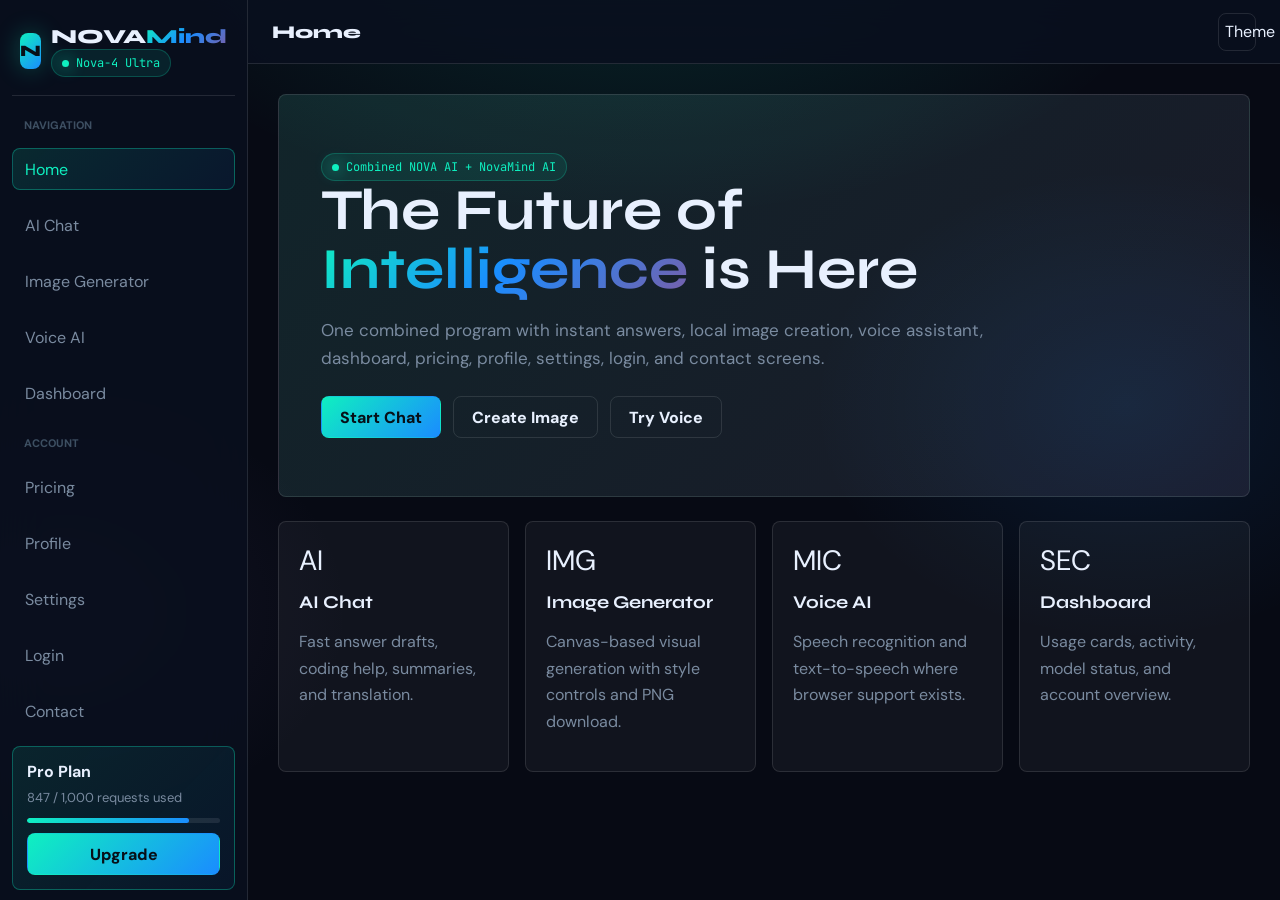
==== commit 1139dbeb: "Update index.html" ====
--- a/index.html
+++ b/index.html
@@ -929,528 +929,3 @@
   </script>
 </body>
 </html>
-
-from http.server import ThreadingHTTPServer, SimpleHTTPRequestHandler
-from urllib.parse import urlparse
-import json
-import os
-import sqlite3
-import time
-import hashlib
-import base64
-import secrets
-from pathlib import Path
-
-BASE_DIR = Path(__file__).resolve().parent
-DATA_DIR = BASE_DIR / "data"
-DB_PATH = DATA_DIR / "nova_database.sqlite"
-PORT = int(os.environ.get("PORT", "3000"))
-
-PLANS = {
-    "Free": {"name": "Free", "limit": 100, "price": 0},
-    "Pro": {"name": "Pro", "limit": 1000, "price": 19},
-    "Ultra": {"name": "Ultra", "limit": 5000, "price": 49},
-}
-
-TIPS = [
-    "Add saved projects so each chat, image, and voice result stays together.",
-    "Create prompt presets for coding, business, Tamil translation, study, and design.",
-    "Add a real image/video model worker when you are ready for production generation.",
-    "Protect paid routes with login sessions before enabling real billing.",
-]
-
-INDEX_HTML = """<!doctype html>
-<html lang="en" data-theme="dark">
-<head>
-  <meta charset="utf-8">
-  <meta name="viewport" content="width=device-width, initial-scale=1">
-  <title>Combined NOVA AI Studio</title>
-  <link href="https://fonts.googleapis.com/css2?family=Syne:wght@500;700;800&family=DM+Sans:wght@400;500;700&family=JetBrains+Mono:wght@400;600&display=swap" rel="stylesheet">
-  <style>
-    :root {
-      --bg: #070a14;
-      --surface: rgba(255,255,255,.045);
-      --surface-strong: rgba(10,15,30,.88);
-      --border: rgba(255,255,255,.11);
-      --border-hot: rgba(15,240,192,.32);
-      --text: #e8f0fe;
-      --muted: #7a8ba0;
-      --dim: #3d4f62;
-      --mint: #0ff0c0;
-      --blue: #1a8cff;
-      --violet: #7b5ea7;
-      --rose: #ff4b6e;
-      --amber: #f5a623;
-      --radius: 8px;
-      --sidebar: 248px;
-    }
-    [data-theme="light"] {
-      --bg: #f5f8ff;
-      --surface: rgba(10,20,40,.055);
-      --surface-strong: rgba(255,255,255,.9);
-      --border: rgba(25,35,60,.12);
-      --border-hot: rgba(26,140,255,.3);
-      --text: #101827;
-      --muted: #516073;
-      --dim: #8a96a8;
-    }
-    * { box-sizing: border-box; }
-    body {
-      margin: 0; min-height: 100vh; color: var(--text);
-      background: radial-gradient(ellipse 70% 55% at 50% -10%, rgba(15,240,192,.14), transparent 62%),
-        radial-gradient(ellipse 42% 45% at 88% 45%, rgba(26,140,255,.11), transparent 58%),
-        radial-gradient(ellipse 40% 42% at 4% 68%, rgba(123,94,167,.12), transparent 58%), var(--bg);
-      font-family: "DM Sans", system-ui, sans-serif; overflow-x: hidden;
-    }
-    button, input, textarea, select { font: inherit; }
-    button { cursor: pointer; }
-   .particle-field { position: fixed; inset: 0; pointer-events: none; overflow: hidden; z-index: 0; }
-   .particle { position: absolute; bottom: -20px; width: 3px; height: 3px; border-radius: 50%; background: var(--mint); opacity: 0; animation: floatParticle 10s linear infinite; }
-    @keyframes floatParticle {
-      0% { transform: translateY(0) scale(.4); opacity: 0; }
-      12% { opacity:.8; }
-      88% { opacity:.65; }
-      100% { transform: translateY(-110vh) scale(1.6); opacity: 0; }
-    }
-   .app { position: relative; z-index: 1; display: grid; grid-template-columns: var(--sidebar) minmax(0, 1fr); min-height: 100vh; }
-   .sidebar {
-      position: sticky; top: 0; height: 100vh; padding: 20px 12px; background: var(--surface-strong);
-      border-right: 1px solid var(--border); backdrop-filter: blur(24px); display: flex; flex-direction: column; gap: 14px; overflow-y: auto;
-    }
-   .logo { display: flex; align-items: center; gap: 10px; padding: 4px 8px 18px; border-bottom: 1px solid var(--border); }
-   .logo-mark {
-      display: grid; place-items: center; width: 36px; height: 36px; border-radius: var(--radius);
-      background: linear-gradient(135deg, var(--mint), var(--blue)); color: #071018;
-      font-family: "Syne", sans-serif; font-weight: 800; box-shadow: 0 0 24px rgba(15,240,192,.28);
-    }
-   .logo-text { font-family: "Syne", sans-serif; font-size: 20px; font-weight: 800; }
-   .model-tag {
-      display: inline-flex; align-items: center; gap: 7px; width: fit-content; padding: 5px 10px;
-      border: 1px solid rgba(15,240,192,.22); border-radius: 999px; background: rgba(15,240,192,.09);
-      color: var(--mint); font: 12px "JetBrains Mono", monospace;
-    }
-   .dot { width: 7px; height: 7px; border-radius: 50%; background: var(--mint); box-shadow: 0 0 16px var(--mint); }
-   .nav-group-title { padding: 8px 12px 2px; color: var(--dim); font-size: 11px; font-weight: 800; text-transform: uppercase; }
-   .nav-btn {
-      width: 100%; min-height: 42px; display: flex; align-items: center; gap: 10px; padding: 0 12px;
-      border: 1px solid transparent; border-radius: var(--radius); background: transparent;
-      color: var(--muted); text-align: left; transition:.2s ease;
-    }
-   .nav-btn:hover,.nav-btn.active { color: var(--text); background: rgba(255,255,255,.055); border-color: var(--border); }
-   .nav-btn.active { color: var(--mint); border-color: var(--border-hot); background: linear-gradient(135deg, rgba(15,240,192,.12), rgba(26,140,255,.08)); }
-   .plan-card {
-      margin-top: auto; padding: 14px; border: 1px solid var(--border-hot); border-radius: var(--radius);
-      background: linear-gradient(135deg, rgba(15,240,192,.1), rgba(26,140,255,.06));
-    }
-   .bar { height: 5px; margin: 10px 0; border-radius: 99px; background: rgba(255,255,255,.09); overflow: hidden; }
-   .bar span { display: block; height: 100%; border-radius: inherit; background: linear-gradient(135deg, var(--mint), var(--blue)); }
-   .main { min-width: 0; padding-top: 64px; }
-   .topbar {
-      position: fixed; left: var(--sidebar); right: 0; top: 0; z-index: 5; height: 64px;
-      display: flex; align-items: center; gap: 12px; padding: 0 24px; background: var(--surface-strong);
-      border-bottom: 1px solid var(--border); backdrop-filter: blur(22px);
-    }
-   .menu-btn { display: none; }
-   .top-title { flex: 1; font-family: "Syne", sans-serif; font-weight: 800; font-size: 18px; }
-   .icon-btn,.menu-btn { width: 38px; height: 38px; border-radius: var(--radius); border: 1px solid var(--border); background: transparent; color: var(--text); }
-   .page { display: none; padding: 30px; max-width: 1180px; animation: pageIn.3s ease both; }
-   .page.active { display: block; }
-    @keyframes pageIn { from { opacity: 0; transform: translateY(12px); } to { opacity: 1; transform: translateY(0); } }
-   .hero {
-      position: relative; overflow: hidden; padding: 58px 42px; border: 1px solid var(--border);
-      border-radius: var(--radius); background: linear-gradient(135deg, rgba(15,240,192,.08), rgba(123,94,167,.08)), var(--surface);
-    }
-    h1, h2, h3 { font-family: "Syne", sans-serif; margin: 0; }
-    h1 { font-size: 58px; line-height: 1.02; max-width: 790px; }
-    h2 { font-size: 30px; margin-bottom: 8px; }
-    h3 { font-size: 18px; }
-    p { color: var(--muted); line-height: 1.65; }
-   .gradient-text { background: linear-gradient(135deg, var(--mint), var(--blue), var(--violet)); -webkit-background-clip: text; color: transparent; }
-   .actions { display: flex; gap: 12px; flex-wrap: wrap; margin-top: 24px; }
-   .btn {
-      min-height: 42px; display: inline-flex; align-items: center; justify-content: center; gap: 8px;
-      padding: 0 18px; border-radius: var(--radius); border: 1px solid var(--border);
-      color: var(--text); background: transparent; text-decoration: none; font-weight: 800;
-    }
-   .btn.primary { color: #071018; border-color: transparent; background: linear-gradient(135deg, var(--mint), var(--blue)); }
-   .grid { display: grid; grid-template-columns: repeat(auto-fit, minmax(210px, 1fr)); gap: 16px; margin-top: 24px; }
-   .card { border: 1px solid var(--border); border-radius: var(--radius); background: var(--surface); padding: 20px; transition:.22s ease; }
-   .card:hover { border-color: var(--border-hot); transform: translateY(-2px); }
-   .card-icon { font-size: 28px; margin-bottom: 12px; }
-   .stat { font: 800 30px "Syne", sans-serif; color: var(--text); }
-   .tool-layout { display: grid; grid-template-columns: minmax(260px, 360px) minmax(0, 1fr); gap: 18px; align-items: start; margin-top: 20px; }
-    textarea, input, select {
-      width: 100%; border: 1px solid var(--border); border-radius: var(--radius);
-      color: var(--text); background: rgba(255,255,255,.055); outline: none; padding: 12px 14px;
-    }
-    textarea { min-height: 130px; resize: vertical; }
-    textarea:focus, input:focus, select:focus { border-color: var(--border-hot); box-shadow: 0 0 0 3px rgba(15,240,192,.08); }
-   .chat-box { min-height: 440px; display: flex; flex-direction: column; gap: 12px; overflow: auto; }
-   .msg {
-      max-width: 82%; padding: 13px 15px; border: 1px solid var(--border);
-      border-radius: var(--radius); background: rgba(255,255,255,.05); color: var(--text); line-height: 1.55;
-    }
-   .msg.user { align-self: flex-end; color: #071018; background: linear-gradient(135deg, var(--mint), var(--blue)); border-color: transparent; }
-   .canvas-wrap {
-      min-height: 420px; display: grid; place-items: center; overflow: hidden;
-      background: radial-gradient(circle at 30% 20%, rgba(15,240,192,.18), transparent 30%), radial-gradient(circle at 70% 65%, rgba(123,94,167,.22), transparent 30%), #080c16;
-    }
-    canvas { width: 100%; max-width: 640px; aspect-ratio: 1; border-radius: var(--radius); }
-   .voice-orb {
-      width: 180px; height: 180px; margin: 28px auto; border-radius: 50%; display: grid; place-items: center;
-      background: radial-gradient(circle, var(--mint), var(--blue)); color: #071018; font-size: 46px;
-      box-shadow: 0 0 60px rgba(15,240,192,.35); transition:.25s ease;
-    }
-   .voice-orb.listening { transform: scale(1.06); animation: pulse 1s ease-in-out infinite; }
-    @keyframes pulse { 0%,100% { box-shadow: 0 0 40px rgba(15,240,192,.28); } 50% { box-shadow: 0 0 90px rgba(15,240,192,.65); } }
-   .price { font: 800 42px "Syne", sans-serif; margin: 10px 0; }
-   .settings-row { display: flex; justify-content: space-between; gap: 14px; align-items: center; padding: 14px 0; border-bottom: 1px solid var(--border); }
-   .toggle { width: 46px; height: 26px; border-radius: 999px; background: rgba(255,255,255,.13); position: relative; flex: 0 0 auto; cursor: pointer; }
-   .toggle.on { background: linear-gradient(135deg, var(--mint), var(--blue)); }
-   .toggle::after { content: ""; position: absolute; top: 3px; left: 3px; width: 20px; height: 20px; border-radius: 50%; background: white; transition:.2s ease; }
-   .toggle.on::after { left: 23px; }
-   .toast {
-      position: fixed; right: 22px; bottom: 22px; z-index: 10; max-width: 320px; padding: 14px 16px;
-      border: 1px solid var(--border-hot); border-radius: var(--radius); background: var(--surface-strong);
-      box-shadow: 0 18px 60px rgba(0,0,0,.35); display: none;
-    }
-   .toast.show { display: block; }
-    @media (max-width: 860px) {
-      :root { --sidebar: 0px; }
-     .app { grid-template-columns: 1fr; }
-     .sidebar { position: fixed; z-index: 8; width: 248px; transform: translateX(-100%); transition:.25s ease; }
-     .sidebar.open { transform: translateX(0); }
-     .topbar { left: 0; }
-     .menu-btn { display: inline-grid; place-items: center; }
-     .page { padding: 18px; }
-      h1 { font-size: 38px; }
-     .hero { padding: 34px 22px; }
-     .tool-layout { grid-template-columns: 1fr; }
-     .msg { max-width: 95%; }
-    }
-  </style>
-</head>
-<body>
-  <div class="particle-field" id="particles"></div>
-  <div class="app">
-    <aside class="sidebar" id="sidebar">
-      <div class="logo">
-        <div class="logo-mark">N</div>
-        <div>
-          <div class="logo-text">NOVA<span class="gradient-text">Mind</span></div>
-          <div class="model-tag"><span class="dot"></span>Nova-4 Ultra</div>
-        </div>
-      </div>
-      <div class="nav-group-title">Navigation</div>
-      <button class="nav-btn active" data-page="home">Home</button>
-      <button class="nav-btn" data-page="chat">AI Chat</button>
-      <button class="nav-btn" data-page="image">Image Generator</button>
-      <button class="nav-btn" data-page="voice">Voice AI</button>
-      <button class="nav-btn" data-page="dashboard">Dashboard</button>
-      <div class="nav-group-title">Account</div>
-      <button class="nav-btn" data-page="pricing">Pricing</button>
-      <button class="nav-btn" data-page="profile">Profile</button>
-      <button class="nav-btn" data-page="settings">Settings</button>
-      <button class="nav-btn" data-page="login">Login</button>
-      <button class="nav-btn" data-page="contact">Contact</button>
-      <div class="plan-card">
-        <strong id="planName">Pro Plan</strong>
-        <p style="margin:5px 0 0;font-size:13px" id="planUsage">847 / 1,000 requests used</p>
-        <div class="bar"><span id="planBar" style="width:84%"></span></div>
-        <button class="btn primary" style="width:100%" data-jump="pricing">Upgrade</button>
-      </div>
-    </aside>
-    <main class="main">
-      <header class="topbar">
-        <button class="menu-btn" id="menuBtn">Menu</button>
-        <div class="top-title" id="topTitle">Home</div>
-        <button class="icon-btn" id="themeBtn" title="Toggle theme">Theme</button>
-      </header>
-      <section class="page active" id="home">
-        <div class="hero">
-          <div class="model-tag"><span class="dot"></span>Combined NOVA AI + NovaMind AI</div>
-          <h1>The Future of <span class="gradient-text">Intelligence</span> is Here</h1>
-          <p style="max-width:680px;font-size:17px">One combined program with instant answers, local image creation, voice assistant, dashboard, pricing, profile, settings, login, and contact screens.</p>
-          <div class="actions">
-            <button class="btn primary" data-jump="chat">Start Chat</button>
-            <button class="btn" data-jump="image">Create Image</button>
-            <button class="btn" data-jump="voice">Try Voice</button>
-          </div>
-        </div>
-        <div class="grid">
-          <div class="card"><div class="card-icon">AI</div><h3>AI Chat</h3><p>Fast answer drafts, coding help, summaries, and translation.</p></div>
-          <div class="card"><div class="card-icon">IMG</div><h3>Image Generator</h3><p>Canvas-based visual generation with style controls and PNG download.</p></div>
-          <div class="card"><div class="card-icon">MIC</div><h3>Voice AI</h3><p>Speech recognition and text-to-speech where browser support exists.</p></div>
-          <div class="card"><div class="card-icon">SEC</div><h3>Dashboard</h3><p>Usage cards, activity, model status, and account overview.</p></div>
-        </div>
-      </section>
-      <section class="page" id="chat">
-        <h2>AI Chat</h2>
-        <p>Connected to Python backend. All chats saved to SQLite database.</p>
-        <div class="tool-layout">
-          <div class="card">
-            <textarea id="chatInput" placeholder="Ask NOVA AI anything..."></textarea>
-            <div class="actions"><button class="btn primary" id="sendChat">Send</button><button class="btn" id="clearChat">Clear</button></div>
-          </div>
-          <div class="card chat-box" id="chatBox"><div class="msg">Welcome. Ask for ideas, code, image prompts, business plans, or Tamil/English translations.</div></div>
-        </div>
-      </section>
-      <section class="page" id="image">
-        <h2>Image Generator</h2>
-        <p>Prompts enhanced by backend and saved to database.</p>
-        <div class="tool-layout">
-          <div class="card">
-            <textarea id="imagePrompt" placeholder="Example: futuristic Chennai AI city at sunrise"></textarea>
-            <select id="imageStyle" style="margin-top:12px">
-              <option value="cinematic">Cinematic</option>
-              <option value="anime">Anime</option>
-              <option value="product">Product Render</option>
-              <option value="editorial">Editorial</option>
-            </select>
-            <div class="actions"><button class="btn primary" id="makeImage">Generate</button><button class="btn" id="downloadImage">Download PNG</button></div>
-          </div>
-          <div class="card canvas-wrap"><canvas id="imageCanvas" width="720" height="720"></canvas></div>
-        </div>
-      </section>
-      <section class="page" id="voice">
-        <h2>Voice AI</h2>
-        <p>Use browser speech recognition and speech output when available.</p>
-        <div class="card" style="text-align:center">
-          <div class="voice-orb" id="voiceOrb">AI</div>
-          <p id="voiceStatus">Click listen, speak, then ask NOVA to answer.</p>
-          <div class="actions" style="justify-content:center">
-            <button class="btn primary" id="listenBtn">Listen</button>
-            <button class="btn" id="speakBtn">Speak Answer</button>
-          </div>
-          <div class="card" style="text-align:left;margin-top:18px">
-            <strong>Transcript</strong><p id="transcript">No voice captured yet.</p>
-            <strong>Answer</strong><p id="voiceAnswer">No answer yet.</p>
-          </div>
-        </div>
-      </section>
-      <section class="page" id="dashboard">
-        <h2>Dashboard</h2>
-        <div class="grid">
-          <div class="card"><div class="stat" id="statRequests">0</div><p>Total requests</p></div>
-          <div class="card"><div class="stat" id="statMessages">0</div><p>Total messages</p></div>
-          <div class="card"><div class="stat" id="statImages">0</div><p>Images created</p></div>
-          <div class="card"><div class="stat" id="statDays">0</div><p>Days active</p></div>
-        </div>
-        <div class="card" style="margin-top:18px">
-          <h3>AI Suggestion</h3>
-          <p id="dashboardTip">Loading...</p>
-          <button class="btn primary" id="newTip">Generate Tip</button>
-        </div>
-      </section>
-      <section class="page" id="pricing">
-        <h2>Pricing</h2>
-        <div class="grid">
-          <div class="card"><h3>Free</h3><div class="price">$0</div><p>Basic chat and limited images.</p><button class="btn" data-plan="Free">Choose Free</button></div>
-          <div class="card"><h3>Pro</h3><div class="price">$19</div><p>More generation, voice tools, saved history.</p><button class="btn primary" data-plan="Pro">Choose Pro</button></div>
-          <div class="card"><h3>Ultra</h3><div class="price">$49</div><p>Best models, teams, analytics, priority generation.</p><button class="btn primary" data-plan="Ultra">Choose Ultra</button></div>
-        </div>
-      </section>
-      <section class="page" id="profile">
-        <h2>Profile</h2>
-        <div class="card">
-          <div style="display:flex;gap:18px;align-items:center;flex-wrap:wrap">
-            <div class="logo-mark" style="width:78px;height:78px;font-size:28px">U</div>
-            <div><h3 id="profileName">User Creator</h3><p id="profileMeta">@nova-user | Pro Plan | AI enthusiast and developer</p></div>
-          </div>
-        </div>
-        <div class="grid">
-          <div class="card"><div class="stat" id="profileMessages">1,247</div><p>Total messages</p></div>
-          <div class="card"><div class="stat" id="profileImages">89</div><p>Images created</p></div>
-          <div class="card"><div class="stat" id="profileDays">142</div><p>Days active</p></div>
-        </div>
-      </section>
-      <section class="page" id="settings">
-        <h2>Settings</h2>
-        <div class="card">
-          <div class="settings-row"><div><strong>Streaming Responses</strong><p>Show answers while generating.</p></div><div class="toggle on" data-key="streaming"></div></div>
-          <div class="settings-row"><div><strong>AI Memory</strong><p>Remember context between sessions.</p></div><div class="toggle on" data-key="memory"></div></div>
-          <div class="settings-row"><div><strong>Tamil Mode</strong><p>Enhanced Tamil language support.</p></div><div class="toggle" data-key="tamil"></div></div>
-          <div class="settings-row"><div><strong>Notifications</strong><p>Notify about responses and updates.</p></div><div class="toggle on" data-key="notifications"></div></div>
-        </div>
-      </section>
-      <section class="page" id="login">
-        <h2>Login</h2>
-        <div class="card" style="max-width:430px">
-          <input id="nameInput" placeholder="Name" style="margin-bottom:12px">
-          <input id="emailInput" type="email" placeholder="Email" style="margin-bottom:12px">
-          <input id="passwordInput" type="password" placeholder="Password" style="margin-bottom:12px">
-          <button class="btn primary" style="width:100%" id="loginBtn">Continue</button>
-          <p id="loginMsg"></p>
-        </div>
-      </section>
-      <section class="page" id="contact">
-        <h2>Contact</h2>
-        <div class="tool-layout">
-          <div class="card">
-            <h3>Contact Info</h3>
-            <p>Email: hello@novamind.ai</p>
-            <p>Support: 24/7 for Pro+</p>
-            <p>Enterprise: response within 4 business hours.</p>
-          </div>
-          <div class="card">
-            <input id="contactName" placeholder="Your name" style="margin-bottom:12px">
-            <input id="contactEmail" placeholder="Email address" style="margin-bottom:12px">
-            <textarea id="contactMsg" placeholder="Your message"></textarea>
-            <div class="actions"><button class="btn" id="draftMsg">AI Draft</button><button class="btn primary" id="sendMsg">Send</button></div>
-          </div>
-        </div>
-      </section>
-    </main>
-  </div>
-  <div class="toast" id="toast"></div>
-  <script>
-    const pages = document.querySelectorAll(".page");
-    const navButtons = document.querySelectorAll(".nav-btn");
-    const title = document.getElementById("topTitle");
-    const sidebar = document.getElementById("sidebar");
-    const canvas = document.getElementById("imageCanvas");
-    const ctx = canvas.getContext("2d");
-    let bootstrapData = null;
-    let lastVoiceAnswer = "";
-
-    const pageNames = {
-      home: "Home", chat: "AI Chat", image: "Image Generator", voice: "Voice AI",
-      dashboard: "Dashboard", pricing: "Pricing", profile: "Profile",
-      settings: "Settings", login: "Login", contact: "Contact"
-    };
-
-    function showPage(id) {
-      pages.forEach(page => page.classList.toggle("active", page.id === id));
-      navButtons.forEach(btn => btn.classList.toggle("active", btn.dataset.page === id));
-      title.textContent = pageNames[id] || "NOVA AI";
-      sidebar.classList.remove("open");
-    }
-
-    navButtons.forEach(btn => btn.addEventListener("click", () => showPage(btn.dataset.page)));
-    document.querySelectorAll("[data-jump]").forEach(btn => btn.addEventListener("click", () => showPage(btn.dataset.jump)));
-    document.getElementById("menuBtn").addEventListener("click", () => sidebar.classList.toggle("open"));
-    document.getElementById("themeBtn").addEventListener("click", () => {
-      document.documentElement.dataset.theme = document.documentElement.dataset.theme === "dark"? "light" : "dark";
-    });
-
-    function toast(message) {
-      const box = document.getElementById("toast");
-      box.textContent = message;
-      box.classList.add("show");
-      setTimeout(() => box.classList.remove("show"), 2200);
-    }
-
-    function escapeHtml(value) {
-      return value.replace(/[&<>"']/g, char => ({ "&": "&amp;", "<": "&lt;", ">": "&gt;", '"': "&quot;", "'": "&#039;" }[char]));
-    }
-
-    async function apiCall(path, method = "GET", body = null) {
-      const opts = { method, headers: { "Content-Type": "application/json" } };
-      if (body) opts.body = JSON.stringify(body);
-      const res = await fetch(path, opts);
-      return res.json();
-    }
-
-    async function loadBootstrap() {
-      bootstrapData = await apiCall("/api/bootstrap");
-      updateUI();
-    }
-
-    function updateUI() {
-      if (!bootstrapData) return;
-      const { user, usage, settings, plans } = bootstrapData;
-      const plan = plans[user.plan];
-      document.getElementById("planName").textContent = plan.name + " Plan";
-      document.getElementById("planUsage").textContent = `${usage.requests} / ${plan.limit} requests used`;
-      document.getElementById("planBar").style.width = Math.min(100, (usage.requests / plan.limit) * 100) + "%";
-      document.getElementById("profileName").textContent = user.name;
-      document.getElementById("profileMeta").textContent = `${user.handle} | ${user.plan} Plan | ${user.bio}`;
-      document.getElementById("profileMessages").textContent = usage.messages;
-      document.getElementById("profileImages").textContent = usage.images;
-      document.getElementById("profileDays").textContent = usage.days_active;
-      document.getElementById("statRequests").textContent = usage.requests;
-      document.getElementById("statMessages").textContent = usage.messages;
-      document.getElementById("statImages").textContent = usage.images;
-      document.getElementById("statDays").textContent = usage.days_active;
-      document.querySelectorAll(".toggle").forEach(t => {
-        t.classList.toggle("on", settings[t.dataset.key] === 1);
-      });
-    }
-
-    document.getElementById("sendChat").addEventListener("click", async () => {
-      const input = document.getElementById("chatInput");
-      const box = document.getElementById("chatBox");
-      const prompt = input.value.trim();
-      if (!prompt) return toast("Type a chat prompt first.");
-      box.insertAdjacentHTML("beforeend", `<div class="msg user">${escapeHtml(prompt)}</div>`);
-      input.value = "";
-      try {
-        const data = await apiCall("/api/chat", "POST", { prompt });
-        box.insertAdjacentHTML("beforeend", `<div class="msg">${escapeHtml(data.answer).replace(/\\n/g, "<br>")}</div>`);
-        bootstrapData.usage = data.usage;
-        updateUI();
-        box.scrollTop = box.scrollHeight;
-      } catch (e) {
-        toast("Failed to reach backend");
-      }
-    });
-
-    document.getElementById("clearChat").addEventListener("click", () => {
-      document.getElementById("chatBox").innerHTML = '<div class="msg">Chat cleared. Ask NOVA AI anything.</div>';
-    });
-
-    function palette(style) {
-      return {
-        cinematic: ["#071018", "#0ff0c0", "#f5a623"],
-        anime: ["#171033", "#ff4b6e", "#1a8cff"],
-        product: ["#101827", "#e8f0fe", "#0ff0c0"],
-        editorial: ["#21151c", "#f5a623", "#7b5ea7"]
-      }[style] || ["#071018", "#0ff0c0", "#1a8cff"];
-    }
-
-    function hash(text) {
-      let h = 2166136261;
-      for (let i = 0; i < text.length; i++) { h ^= text.charCodeAt(i); h = Math.imul(h, 16777619); }
-      return h >>> 0;
-    }
-
-    function rnd(seed) {
-      const x = Math.sin(seed) * 10000;
-      return x - Math.floor(x);
-    }
-
-    function toRgba(hex, alpha) {
-      const n = parseInt(hex.replace("#", ""), 16);
-      return `rgba(${(n >> 16) & 255}, ${(n >> 8) & 255}, ${n & 255}, ${alpha})`;
-    }
-
-    function wrapText(context, text, x, y, maxWidth, lineHeight) {
-      const words = text.split(/\\s+/);
-      let line = "";
-      words.forEach(word => {
-        const test = line + word + " ";
-        if (context.measureText(test).width > maxWidth && line) {
-          context.fillText(line, x, y);
-          line = word + " ";
-          y += lineHeight;
-        } else { line = test; }
-      });
-      context.fillText(line, x, y);
-    }
-
-    function drawImage(prompt, style) {
-      const colors = palette(style);
-      const seed = hash(prompt + style);
-      const g = ctx.createLinearGradient(0, 0, 720, 720);
-      g.addColorStop(0, colors[0]); g.addColorStop(.52, colors[1]); g.addColorStop(1, colors[2]);
-      ctx.fillStyle = g; ctx.fillRect(0, 0, 720, 720);
-      for (let i = 0; i < 38; i++) {
-        ctx.fillStyle = toRgba(colors[i % colors.length],.18);
-        ctx.beginPath();
-        ctx.arc(rnd(seed + i) * 720, rnd(seed + i * 8) * 720, 28 + rnd(seed + i * 13) * 120, 0, Math.PI * 2);
-        ctx.fill();
-      }
-      ctx.fillStyle = "rgba(0,0,0,.42)"; ctx.fillRect(0, 480, 720, 220);
-      ctx.fillStyle = "#e8f0fe"; ctx.font = "800 30px Syne, sans-serif"; ctx.fillText("NOVA AI IMAGE", 42, 545);
-      ctx.font = "20px DM Sans, sans-serif
-
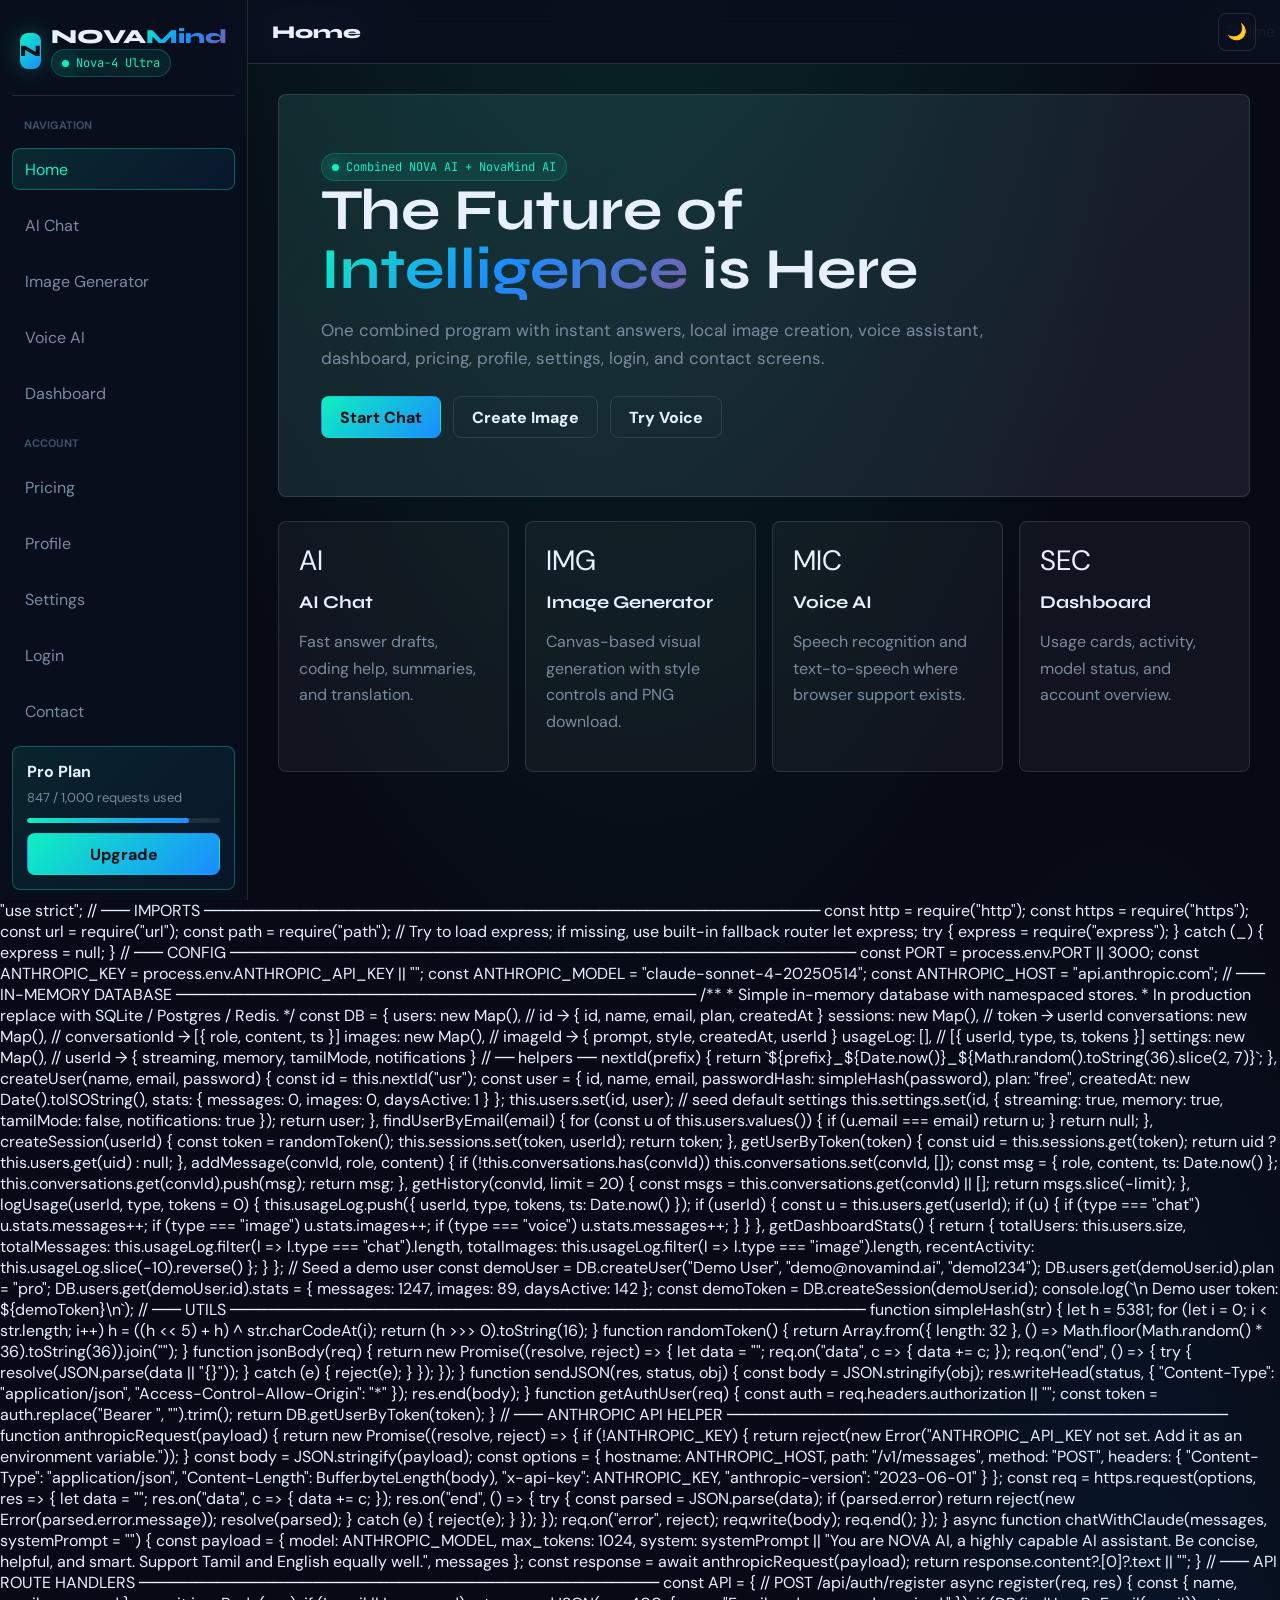
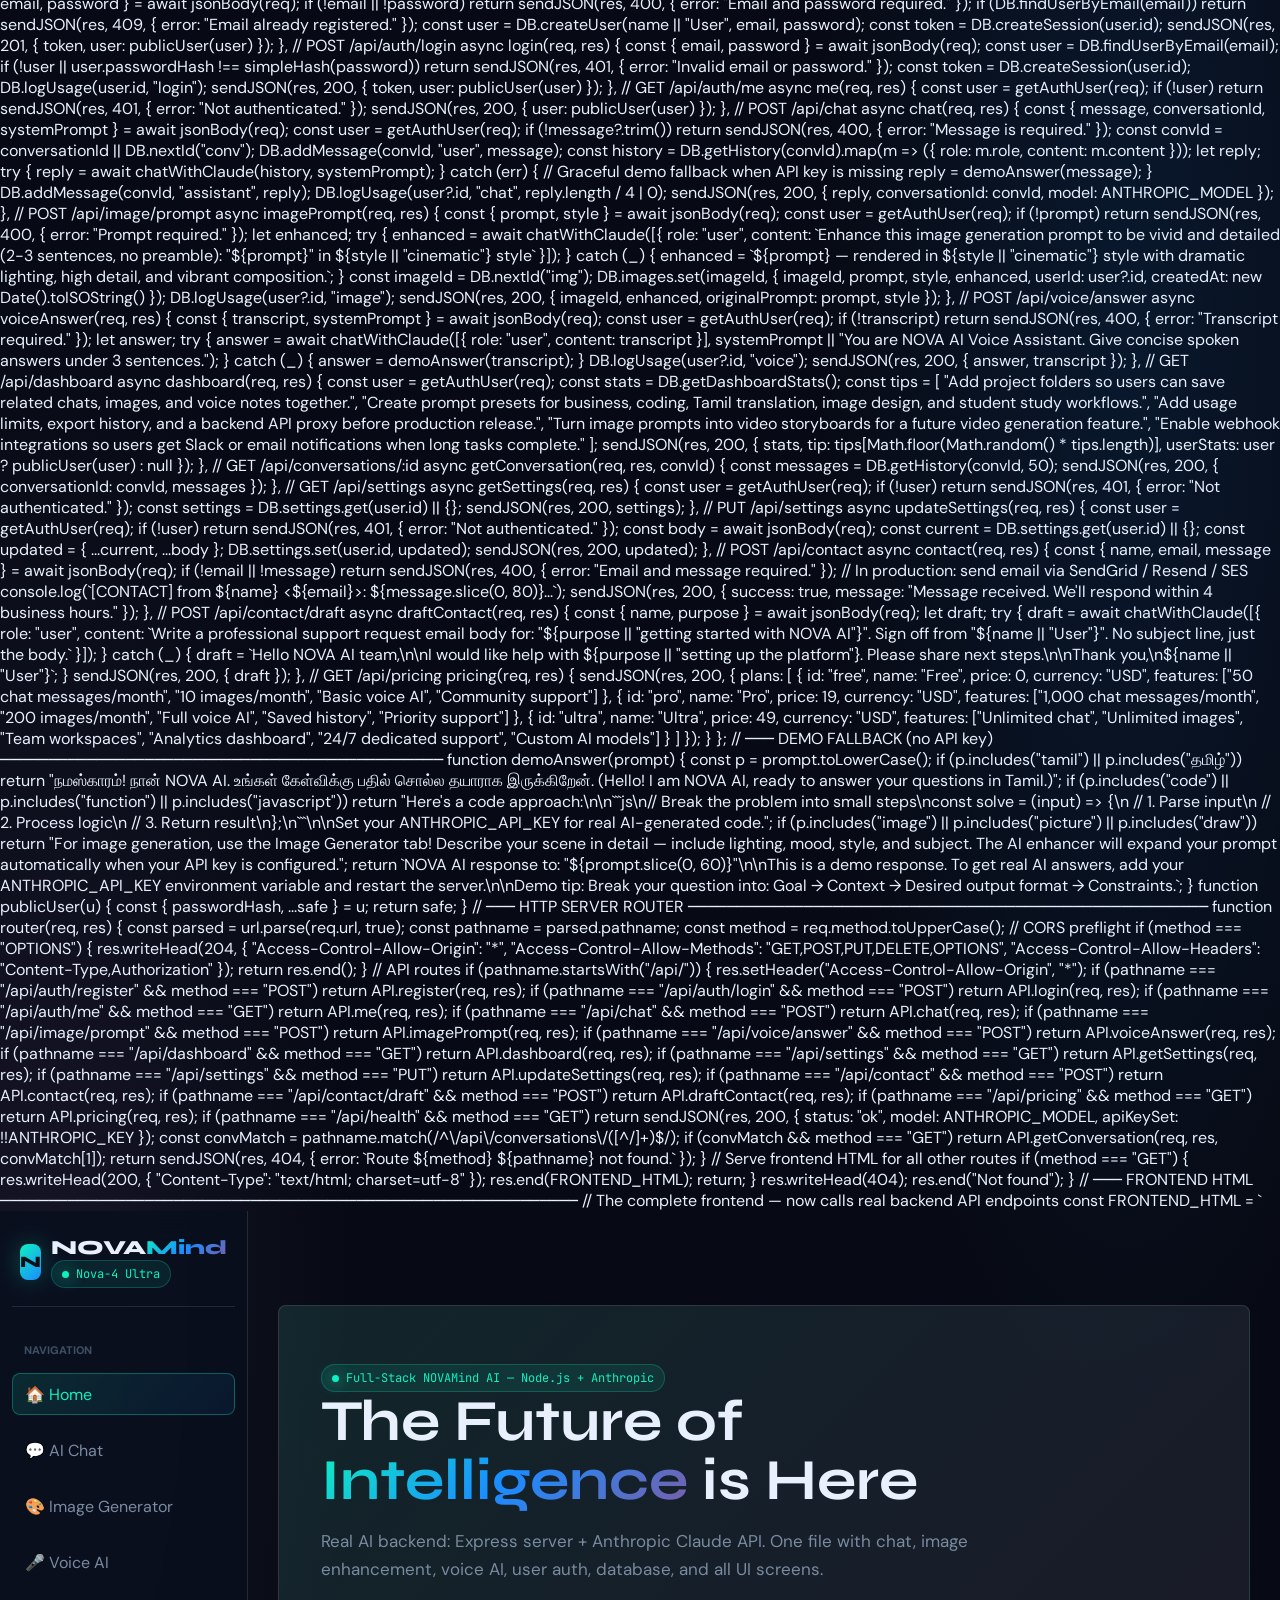
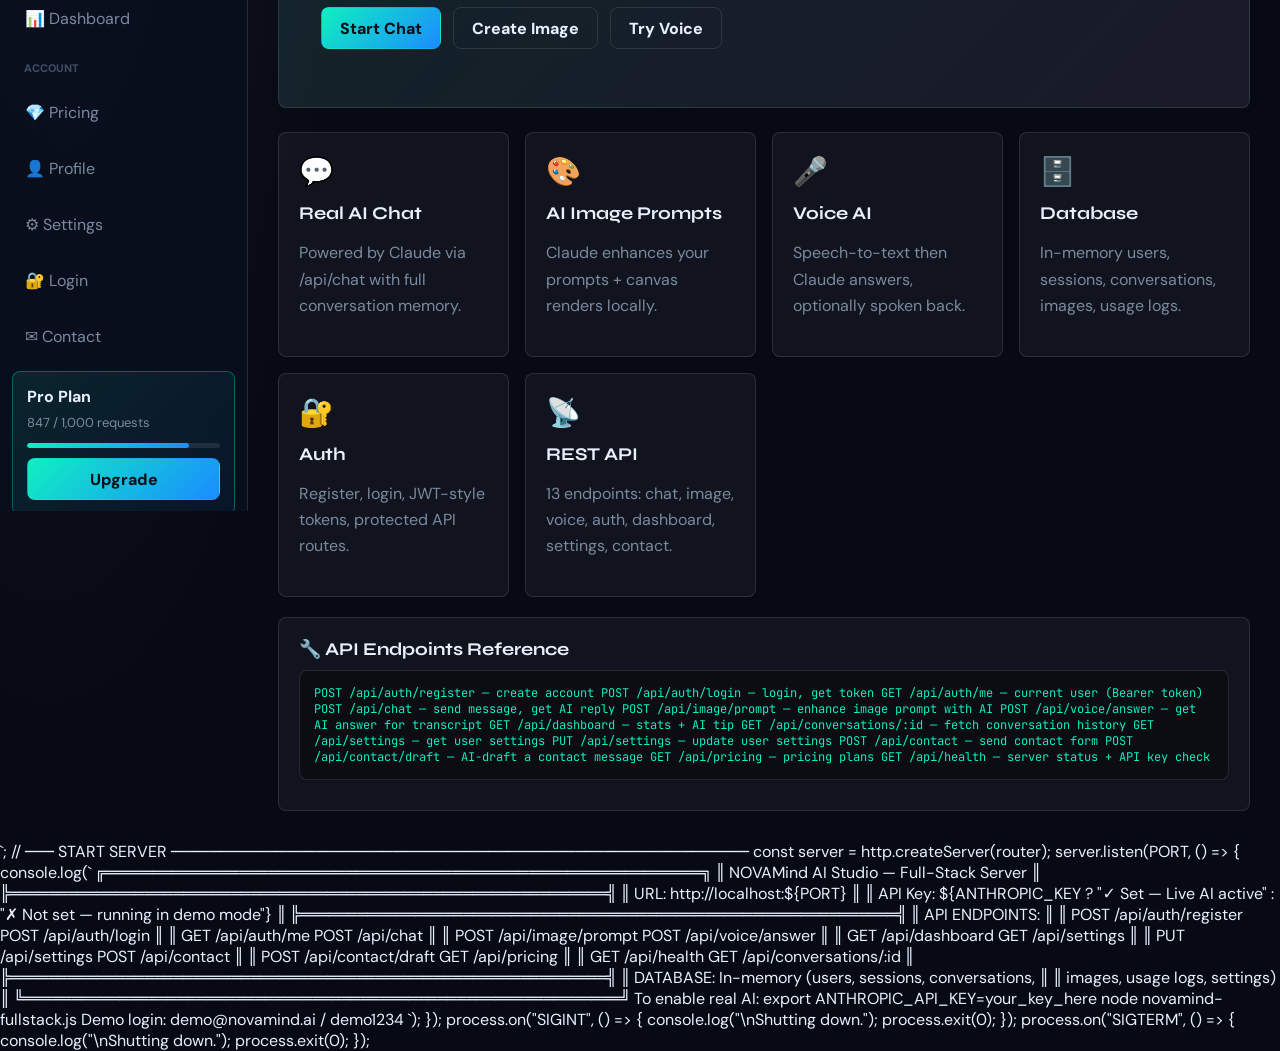
==== commit b1b4555c: "Update index.html" ====
--- a/index.html
+++ b/index.html
@@ -929,3 +929,1340 @@
   </script>
 </body>
 </html>
+<//--------------------------------------backend--------------------------------------------------//>
+
+"use strict";
+ 
+// ─── IMPORTS ────────────────────────────────────────────────────────────────
+const http    = require("http");
+const https   = require("https");
+const url     = require("url");
+const path    = require("path");
+ 
+// Try to load express; if missing, use built-in fallback router
+let express;
+try { express = require("express"); } catch (_) { express = null; }
+ 
+// ─── CONFIG ─────────────────────────────────────────────────────────────────
+const PORT            = process.env.PORT || 3000;
+const ANTHROPIC_KEY   = process.env.ANTHROPIC_API_KEY || "";
+const ANTHROPIC_MODEL = "claude-sonnet-4-20250514";
+const ANTHROPIC_HOST  = "api.anthropic.com";
+ 
+// ─── IN-MEMORY DATABASE ──────────────────────────────────────────────────────
+/**
+ * Simple in-memory database with namespaced stores.
+ * In production replace with SQLite / Postgres / Redis.
+ */
+const DB = {
+  users: new Map(),          // id → { id, name, email, plan, createdAt }
+  sessions: new Map(),       // token → userId
+  conversations: new Map(),  // conversationId → [{ role, content, ts }]
+  images: new Map(),         // imageId → { prompt, style, createdAt, userId }
+  usageLog: [],              // [{ userId, type, ts, tokens }]
+  settings: new Map(),       // userId → { streaming, memory, tamilMode, notifications }
+ 
+  // ── helpers ──
+  nextId(prefix) {
+    return `${prefix}_${Date.now()}_${Math.random().toString(36).slice(2, 7)}`;
+  },
+  createUser(name, email, password) {
+    const id = this.nextId("usr");
+    const user = {
+      id, name, email,
+      passwordHash: simpleHash(password),
+      plan: "free",
+      createdAt: new Date().toISOString(),
+      stats: { messages: 0, images: 0, daysActive: 1 }
+    };
+    this.users.set(id, user);
+    // seed default settings
+    this.settings.set(id, { streaming: true, memory: true, tamilMode: false, notifications: true });
+    return user;
+  },
+  findUserByEmail(email) {
+    for (const u of this.users.values()) {
+      if (u.email === email) return u;
+    }
+    return null;
+  },
+  createSession(userId) {
+    const token = randomToken();
+    this.sessions.set(token, userId);
+    return token;
+  },
+  getUserByToken(token) {
+    const uid = this.sessions.get(token);
+    return uid ? this.users.get(uid) : null;
+  },
+  addMessage(convId, role, content) {
+    if (!this.conversations.has(convId)) this.conversations.set(convId, []);
+    const msg = { role, content, ts: Date.now() };
+    this.conversations.get(convId).push(msg);
+    return msg;
+  },
+  getHistory(convId, limit = 20) {
+    const msgs = this.conversations.get(convId) || [];
+    return msgs.slice(-limit);
+  },
+  logUsage(userId, type, tokens = 0) {
+    this.usageLog.push({ userId, type, tokens, ts: Date.now() });
+    if (userId) {
+      const u = this.users.get(userId);
+      if (u) {
+        if (type === "chat")  u.stats.messages++;
+        if (type === "image") u.stats.images++;
+        if (type === "voice") u.stats.messages++;
+      }
+    }
+  },
+  getDashboardStats() {
+    return {
+      totalUsers:    this.users.size,
+      totalMessages: this.usageLog.filter(l => l.type === "chat").length,
+      totalImages:   this.usageLog.filter(l => l.type === "image").length,
+      recentActivity: this.usageLog.slice(-10).reverse()
+    };
+  }
+};
+ 
+// Seed a demo user
+const demoUser = DB.createUser("Demo User", "demo@novamind.ai", "demo1234");
+DB.users.get(demoUser.id).plan = "pro";
+DB.users.get(demoUser.id).stats = { messages: 1247, images: 89, daysActive: 142 };
+const demoToken = DB.createSession(demoUser.id);
+console.log(`\n  Demo user token: ${demoToken}\n`);
+ 
+// ─── UTILS ──────────────────────────────────────────────────────────────────
+function simpleHash(str) {
+  let h = 5381;
+  for (let i = 0; i < str.length; i++) h = ((h << 5) + h) ^ str.charCodeAt(i);
+  return (h >>> 0).toString(16);
+}
+function randomToken() {
+  return Array.from({ length: 32 }, () => Math.floor(Math.random() * 36).toString(36)).join("");
+}
+function jsonBody(req) {
+  return new Promise((resolve, reject) => {
+    let data = "";
+    req.on("data", c => { data += c; });
+    req.on("end", () => {
+      try { resolve(JSON.parse(data || "{}")); }
+      catch (e) { reject(e); }
+    });
+  });
+}
+function sendJSON(res, status, obj) {
+  const body = JSON.stringify(obj);
+  res.writeHead(status, { "Content-Type": "application/json", "Access-Control-Allow-Origin": "*" });
+  res.end(body);
+}
+function getAuthUser(req) {
+  const auth = req.headers.authorization || "";
+  const token = auth.replace("Bearer ", "").trim();
+  return DB.getUserByToken(token);
+}
+ 
+// ─── ANTHROPIC API HELPER ────────────────────────────────────────────────────
+function anthropicRequest(payload) {
+  return new Promise((resolve, reject) => {
+    if (!ANTHROPIC_KEY) {
+      return reject(new Error("ANTHROPIC_API_KEY not set. Add it as an environment variable."));
+    }
+    const body = JSON.stringify(payload);
+    const options = {
+      hostname: ANTHROPIC_HOST,
+      path: "/v1/messages",
+      method: "POST",
+      headers: {
+        "Content-Type": "application/json",
+        "Content-Length": Buffer.byteLength(body),
+        "x-api-key": ANTHROPIC_KEY,
+        "anthropic-version": "2023-06-01"
+      }
+    };
+    const req = https.request(options, res => {
+      let data = "";
+      res.on("data", c => { data += c; });
+      res.on("end", () => {
+        try {
+          const parsed = JSON.parse(data);
+          if (parsed.error) return reject(new Error(parsed.error.message));
+          resolve(parsed);
+        } catch (e) { reject(e); }
+      });
+    });
+    req.on("error", reject);
+    req.write(body);
+    req.end();
+  });
+}
+ 
+async function chatWithClaude(messages, systemPrompt = "") {
+  const payload = {
+    model: ANTHROPIC_MODEL,
+    max_tokens: 1024,
+    system: systemPrompt || "You are NOVA AI, a highly capable AI assistant. Be concise, helpful, and smart. Support Tamil and English equally well.",
+    messages
+  };
+  const response = await anthropicRequest(payload);
+  return response.content?.[0]?.text || "";
+}
+ 
+// ─── API ROUTE HANDLERS ──────────────────────────────────────────────────────
+ 
+const API = {
+ 
+  // POST /api/auth/register
+  async register(req, res) {
+    const { name, email, password } = await jsonBody(req);
+    if (!email || !password) return sendJSON(res, 400, { error: "Email and password required." });
+    if (DB.findUserByEmail(email)) return sendJSON(res, 409, { error: "Email already registered." });
+    const user = DB.createUser(name || "User", email, password);
+    const token = DB.createSession(user.id);
+    sendJSON(res, 201, { token, user: publicUser(user) });
+  },
+ 
+  // POST /api/auth/login
+  async login(req, res) {
+    const { email, password } = await jsonBody(req);
+    const user = DB.findUserByEmail(email);
+    if (!user || user.passwordHash !== simpleHash(password))
+      return sendJSON(res, 401, { error: "Invalid email or password." });
+    const token = DB.createSession(user.id);
+    DB.logUsage(user.id, "login");
+    sendJSON(res, 200, { token, user: publicUser(user) });
+  },
+ 
+  // GET /api/auth/me
+  async me(req, res) {
+    const user = getAuthUser(req);
+    if (!user) return sendJSON(res, 401, { error: "Not authenticated." });
+    sendJSON(res, 200, { user: publicUser(user) });
+  },
+ 
+  // POST /api/chat
+  async chat(req, res) {
+    const { message, conversationId, systemPrompt } = await jsonBody(req);
+    const user = getAuthUser(req);
+    if (!message?.trim()) return sendJSON(res, 400, { error: "Message is required." });
+ 
+    const convId = conversationId || DB.nextId("conv");
+    DB.addMessage(convId, "user", message);
+ 
+    const history = DB.getHistory(convId).map(m => ({ role: m.role, content: m.content }));
+ 
+    let reply;
+    try {
+      reply = await chatWithClaude(history, systemPrompt);
+    } catch (err) {
+      // Graceful demo fallback when API key is missing
+      reply = demoAnswer(message);
+    }
+ 
+    DB.addMessage(convId, "assistant", reply);
+    DB.logUsage(user?.id, "chat", reply.length / 4 | 0);
+ 
+    sendJSON(res, 200, { reply, conversationId: convId, model: ANTHROPIC_MODEL });
+  },
+ 
+  // POST /api/image/prompt
+  async imagePrompt(req, res) {
+    const { prompt, style } = await jsonBody(req);
+    const user = getAuthUser(req);
+    if (!prompt) return sendJSON(res, 400, { error: "Prompt required." });
+ 
+    let enhanced;
+    try {
+      enhanced = await chatWithClaude([{
+        role: "user",
+        content: `Enhance this image generation prompt to be vivid and detailed (2-3 sentences, no preamble): "${prompt}" in ${style || "cinematic"} style`
+      }]);
+    } catch (_) {
+      enhanced = `${prompt} — rendered in ${style || "cinematic"} style with dramatic lighting, high detail, and vibrant composition.`;
+    }
+ 
+    const imageId = DB.nextId("img");
+    DB.images.set(imageId, { imageId, prompt, style, enhanced, userId: user?.id, createdAt: new Date().toISOString() });
+    DB.logUsage(user?.id, "image");
+ 
+    sendJSON(res, 200, { imageId, enhanced, originalPrompt: prompt, style });
+  },
+ 
+  // POST /api/voice/answer
+  async voiceAnswer(req, res) {
+    const { transcript, systemPrompt } = await jsonBody(req);
+    const user = getAuthUser(req);
+    if (!transcript) return sendJSON(res, 400, { error: "Transcript required." });
+ 
+    let answer;
+    try {
+      answer = await chatWithClaude([{ role: "user", content: transcript }],
+        systemPrompt || "You are NOVA AI Voice Assistant. Give concise spoken answers under 3 sentences.");
+    } catch (_) {
+      answer = demoAnswer(transcript);
+    }
+ 
+    DB.logUsage(user?.id, "voice");
+    sendJSON(res, 200, { answer, transcript });
+  },
+ 
+  // GET /api/dashboard
+  async dashboard(req, res) {
+    const user = getAuthUser(req);
+    const stats = DB.getDashboardStats();
+    const tips = [
+      "Add project folders so users can save related chats, images, and voice notes together.",
+      "Create prompt presets for business, coding, Tamil translation, image design, and student study workflows.",
+      "Add usage limits, export history, and a backend API proxy before production release.",
+      "Turn image prompts into video storyboards for a future video generation feature.",
+      "Enable webhook integrations so users get Slack or email notifications when long tasks complete."
+    ];
+    sendJSON(res, 200, {
+      stats,
+      tip: tips[Math.floor(Math.random() * tips.length)],
+      userStats: user ? publicUser(user) : null
+    });
+  },
+ 
+  // GET /api/conversations/:id
+  async getConversation(req, res, convId) {
+    const messages = DB.getHistory(convId, 50);
+    sendJSON(res, 200, { conversationId: convId, messages });
+  },
+ 
+  // GET /api/settings
+  async getSettings(req, res) {
+    const user = getAuthUser(req);
+    if (!user) return sendJSON(res, 401, { error: "Not authenticated." });
+    const settings = DB.settings.get(user.id) || {};
+    sendJSON(res, 200, settings);
+  },
+ 
+  // PUT /api/settings
+  async updateSettings(req, res) {
+    const user = getAuthUser(req);
+    if (!user) return sendJSON(res, 401, { error: "Not authenticated." });
+    const body = await jsonBody(req);
+    const current = DB.settings.get(user.id) || {};
+    const updated = { ...current, ...body };
+    DB.settings.set(user.id, updated);
+    sendJSON(res, 200, updated);
+  },
+ 
+  // POST /api/contact
+  async contact(req, res) {
+    const { name, email, message } = await jsonBody(req);
+    if (!email || !message) return sendJSON(res, 400, { error: "Email and message required." });
+    // In production: send email via SendGrid / Resend / SES
+    console.log(`[CONTACT] from ${name} <${email}>: ${message.slice(0, 80)}...`);
+    sendJSON(res, 200, { success: true, message: "Message received. We'll respond within 4 business hours." });
+  },
+ 
+  // POST /api/contact/draft
+  async draftContact(req, res) {
+    const { name, purpose } = await jsonBody(req);
+    let draft;
+    try {
+      draft = await chatWithClaude([{
+        role: "user",
+        content: `Write a professional support request email body for: "${purpose || "getting started with NOVA AI"}". Sign off from "${name || "User"}". No subject line, just the body.`
+      }]);
+    } catch (_) {
+      draft = `Hello NOVA AI team,\n\nI would like help with ${purpose || "setting up the platform"}. Please share next steps.\n\nThank you,\n${name || "User"}`;
+    }
+    sendJSON(res, 200, { draft });
+  },
+ 
+  // GET /api/pricing
+  pricing(req, res) {
+    sendJSON(res, 200, {
+      plans: [
+        {
+          id: "free", name: "Free", price: 0, currency: "USD",
+          features: ["50 chat messages/month", "10 images/month", "Basic voice AI", "Community support"]
+        },
+        {
+          id: "pro", name: "Pro", price: 19, currency: "USD",
+          features: ["1,000 chat messages/month", "200 images/month", "Full voice AI", "Saved history", "Priority support"]
+        },
+        {
+          id: "ultra", name: "Ultra", price: 49, currency: "USD",
+          features: ["Unlimited chat", "Unlimited images", "Team workspaces", "Analytics dashboard", "24/7 dedicated support", "Custom AI models"]
+        }
+      ]
+    });
+  }
+};
+ 
+// ─── DEMO FALLBACK (no API key) ──────────────────────────────────────────────
+function demoAnswer(prompt) {
+  const p = prompt.toLowerCase();
+  if (p.includes("tamil") || p.includes("தமிழ்"))
+    return "நமஸ்காரம்! நான் NOVA AI. உங்கள் கேள்விக்கு பதில் சொல்ல தயாராக இருக்கிறேன். (Hello! I am NOVA AI, ready to answer your questions in Tamil.)";
+  if (p.includes("code") || p.includes("function") || p.includes("javascript"))
+    return "Here's a code approach:\n\n```js\n// Break the problem into small steps\nconst solve = (input) => {\n  // 1. Parse input\n  // 2. Process logic\n  // 3. Return result\n};\n```\n\nSet your ANTHROPIC_API_KEY for real AI-generated code.";
+  if (p.includes("image") || p.includes("picture") || p.includes("draw"))
+    return "For image generation, use the Image Generator tab! Describe your scene in detail — include lighting, mood, style, and subject. The AI enhancer will expand your prompt automatically when your API key is configured.";
+  return `NOVA AI response to: "${prompt.slice(0, 60)}"\n\nThis is a demo response. To get real AI answers, add your ANTHROPIC_API_KEY environment variable and restart the server.\n\nDemo tip: Break your question into: Goal → Context → Desired output format → Constraints.`;
+}
+ 
+function publicUser(u) {
+  const { passwordHash, ...safe } = u;
+  return safe;
+}
+ 
+// ─── HTTP SERVER ROUTER ──────────────────────────────────────────────────────
+function router(req, res) {
+  const parsed = url.parse(req.url, true);
+  const pathname = parsed.pathname;
+  const method = req.method.toUpperCase();
+ 
+  // CORS preflight
+  if (method === "OPTIONS") {
+    res.writeHead(204, {
+      "Access-Control-Allow-Origin": "*",
+      "Access-Control-Allow-Methods": "GET,POST,PUT,DELETE,OPTIONS",
+      "Access-Control-Allow-Headers": "Content-Type,Authorization"
+    });
+    return res.end();
+  }
+ 
+  // API routes
+  if (pathname.startsWith("/api/")) {
+    res.setHeader("Access-Control-Allow-Origin", "*");
+ 
+    if (pathname === "/api/auth/register" && method === "POST") return API.register(req, res);
+    if (pathname === "/api/auth/login"    && method === "POST") return API.login(req, res);
+    if (pathname === "/api/auth/me"       && method === "GET")  return API.me(req, res);
+    if (pathname === "/api/chat"          && method === "POST") return API.chat(req, res);
+    if (pathname === "/api/image/prompt"  && method === "POST") return API.imagePrompt(req, res);
+    if (pathname === "/api/voice/answer"  && method === "POST") return API.voiceAnswer(req, res);
+    if (pathname === "/api/dashboard"     && method === "GET")  return API.dashboard(req, res);
+    if (pathname === "/api/settings"      && method === "GET")  return API.getSettings(req, res);
+    if (pathname === "/api/settings"      && method === "PUT")  return API.updateSettings(req, res);
+    if (pathname === "/api/contact"       && method === "POST") return API.contact(req, res);
+    if (pathname === "/api/contact/draft" && method === "POST") return API.draftContact(req, res);
+    if (pathname === "/api/pricing"       && method === "GET")  return API.pricing(req, res);
+    if (pathname === "/api/health"        && method === "GET")  return sendJSON(res, 200, { status: "ok", model: ANTHROPIC_MODEL, apiKeySet: !!ANTHROPIC_KEY });
+ 
+    const convMatch = pathname.match(/^\/api\/conversations\/([^/]+)$/);
+    if (convMatch && method === "GET") return API.getConversation(req, res, convMatch[1]);
+ 
+    return sendJSON(res, 404, { error: `Route ${method} ${pathname} not found.` });
+  }
+ 
+  // Serve frontend HTML for all other routes
+  if (method === "GET") {
+    res.writeHead(200, { "Content-Type": "text/html; charset=utf-8" });
+    res.end(FRONTEND_HTML);
+    return;
+  }
+ 
+  res.writeHead(404);
+  res.end("Not found");
+}
+ 
+// ─── FRONTEND HTML ────────────────────────────────────────────────────────────
+// The complete frontend — now calls real backend API endpoints
+const FRONTEND_HTML = `<!doctype html>
+<html lang="en" data-theme="dark">
+<head>
+  <meta charset="utf-8">
+  <meta name="viewport" content="width=device-width, initial-scale=1">
+  <title>NOVAMind AI Studio</title>
+  <link rel="preconnect" href="https://fonts.googleapis.com">
+  <link href="https://fonts.googleapis.com/css2?family=Syne:wght@500;700;800&family=DM+Sans:wght@400;500;700&family=JetBrains+Mono:wght@400;600&display=swap" rel="stylesheet">
+  <style>
+    :root {
+      --bg:#070a14; --surface:rgba(255,255,255,.045); --surface-strong:rgba(10,15,30,.88);
+      --border:rgba(255,255,255,.11); --border-hot:rgba(15,240,192,.32);
+      --text:#e8f0fe; --muted:#7a8ba0; --dim:#3d4f62;
+      --mint:#0ff0c0; --blue:#1a8cff; --violet:#7b5ea7; --rose:#ff4b6e; --amber:#f5a623;
+      --radius:8px; --sidebar:248px;
+    }
+    [data-theme="light"] {
+      --bg:#f5f8ff; --surface:rgba(10,20,40,.055); --surface-strong:rgba(255,255,255,.9);
+      --border:rgba(25,35,60,.12); --border-hot:rgba(26,140,255,.3);
+      --text:#101827; --muted:#516073; --dim:#8a96a8;
+    }
+    *{box-sizing:border-box;}
+    body{
+      margin:0;min-height:100vh;color:var(--text);
+      background:
+        radial-gradient(ellipse 70% 55% at 50% -10%,rgba(15,240,192,.14),transparent 62%),
+        radial-gradient(ellipse 42% 45% at 88% 45%,rgba(26,140,255,.11),transparent 58%),
+        radial-gradient(ellipse 40% 42% at 4% 68%,rgba(123,94,167,.12),transparent 58%),
+        var(--bg);
+      font-family:"DM Sans",system-ui,sans-serif;overflow-x:hidden;
+    }
+    button,input,textarea,select{font:inherit;}
+    button{cursor:pointer;}
+    .particle-field{position:fixed;inset:0;pointer-events:none;overflow:hidden;z-index:0;}
+    .particle{
+      position:absolute;bottom:-20px;width:3px;height:3px;border-radius:50%;
+      background:var(--mint);opacity:0;animation:floatP 10s linear infinite;
+    }
+    @keyframes floatP{
+      0%{transform:translateY(0) scale(.4);opacity:0;}
+      12%{opacity:.8;}88%{opacity:.65;}
+      100%{transform:translateY(-110vh) scale(1.6);opacity:0;}
+    }
+    .app{position:relative;z-index:1;display:grid;grid-template-columns:var(--sidebar) minmax(0,1fr);min-height:100vh;}
+    .sidebar{
+      position:sticky;top:0;height:100vh;padding:20px 12px;
+      background:var(--surface-strong);border-right:1px solid var(--border);
+      backdrop-filter:blur(24px);display:flex;flex-direction:column;gap:14px;overflow-y:auto;
+    }
+    .logo{display:flex;align-items:center;gap:10px;padding:4px 8px 18px;border-bottom:1px solid var(--border);}
+    .logo-mark{
+      display:grid;place-items:center;width:36px;height:36px;border-radius:var(--radius);
+      background:linear-gradient(135deg,var(--mint),var(--blue));color:#071018;
+      font-family:"Syne",sans-serif;font-weight:800;box-shadow:0 0 24px rgba(15,240,192,.28);
+    }
+    .logo-text{font-family:"Syne",sans-serif;font-size:20px;font-weight:800;}
+    .model-tag{
+      display:inline-flex;align-items:center;gap:7px;width:fit-content;padding:5px 10px;
+      border:1px solid rgba(15,240,192,.22);border-radius:999px;background:rgba(15,240,192,.09);
+      color:var(--mint);font:12px "JetBrains Mono",monospace;
+    }
+    .dot{width:7px;height:7px;border-radius:50%;background:var(--mint);box-shadow:0 0 16px var(--mint);}
+    .nav-group-title{padding:8px 12px 2px;color:var(--dim);font-size:11px;font-weight:800;text-transform:uppercase;}
+    .nav-btn{
+      width:100%;min-height:42px;display:flex;align-items:center;gap:10px;padding:0 12px;
+      border:1px solid transparent;border-radius:var(--radius);background:transparent;
+      color:var(--muted);text-align:left;transition:.2s ease;
+    }
+    .nav-btn:hover,.nav-btn.active{color:var(--text);background:rgba(255,255,255,.055);border-color:var(--border);}
+    .nav-btn.active{color:var(--mint);border-color:var(--border-hot);background:linear-gradient(135deg,rgba(15,240,192,.12),rgba(26,140,255,.08));}
+    .plan-card{
+      margin-top:auto;padding:14px;border:1px solid var(--border-hot);border-radius:var(--radius);
+      background:linear-gradient(135deg,rgba(15,240,192,.1),rgba(26,140,255,.06));
+    }
+    .bar{height:5px;margin:10px 0;border-radius:99px;background:rgba(255,255,255,.09);overflow:hidden;}
+    .bar span{display:block;height:100%;width:84%;border-radius:inherit;background:linear-gradient(135deg,var(--mint),var(--blue));}
+    .main{min-width:0;padding-top:64px;}
+    .topbar{
+      position:fixed;left:var(--sidebar);right:0;top:0;z-index:5;height:64px;
+      display:flex;align-items:center;gap:12px;padding:0 24px;
+      background:var(--surface-strong);border-bottom:1px solid var(--border);backdrop-filter:blur(22px);
+    }
+    .menu-btn{display:none;}
+    .top-title{flex:1;font-family:"Syne",sans-serif;font-weight:800;font-size:18px;}
+    .icon-btn,.menu-btn{
+      width:38px;height:38px;border-radius:var(--radius);
+      border:1px solid var(--border);background:transparent;color:var(--text);
+    }
+    .page{display:none;padding:30px;max-width:1180px;animation:pageIn .3s ease both;}
+    .page.active{display:block;}
+    @keyframes pageIn{from{opacity:0;transform:translateY(12px);}to{opacity:1;transform:translateY(0);}}
+    .hero{
+      position:relative;overflow:hidden;padding:58px 42px;
+      border:1px solid var(--border);border-radius:var(--radius);
+      background:linear-gradient(135deg,rgba(15,240,192,.08),rgba(123,94,167,.08)),var(--surface);
+    }
+    h1,h2,h3{font-family:"Syne",sans-serif;margin:0;letter-spacing:0;}
+    h1{font-size:58px;line-height:1.02;max-width:790px;}
+    h2{font-size:30px;margin-bottom:8px;}
+    h3{font-size:18px;}
+    p{color:var(--muted);line-height:1.65;}
+    .gradient-text{background:linear-gradient(135deg,var(--mint),var(--blue),var(--violet));-webkit-background-clip:text;color:transparent;}
+    .actions{display:flex;gap:12px;flex-wrap:wrap;margin-top:24px;}
+    .btn{
+      min-height:42px;display:inline-flex;align-items:center;justify-content:center;gap:8px;
+      padding:0 18px;border-radius:var(--radius);border:1px solid var(--border);
+      color:var(--text);background:transparent;text-decoration:none;font-weight:800;
+      transition:.2s ease;
+    }
+    .btn:hover{border-color:var(--border-hot);}
+    .btn.primary{color:#071018;border-color:transparent;background:linear-gradient(135deg,var(--mint),var(--blue));}
+    .btn:disabled{opacity:.45;cursor:not-allowed;}
+    .grid{display:grid;grid-template-columns:repeat(auto-fit,minmax(210px,1fr));gap:16px;margin-top:24px;}
+    .card{border:1px solid var(--border);border-radius:var(--radius);background:var(--surface);padding:20px;transition:.22s ease;}
+    .card:hover{border-color:var(--border-hot);transform:translateY(-2px);}
+    .card-icon{font-size:28px;margin-bottom:12px;}
+    .stat{font:800 30px "Syne",sans-serif;color:var(--text);}
+    .tool-layout{display:grid;grid-template-columns:minmax(260px,360px) minmax(0,1fr);gap:18px;align-items:start;margin-top:20px;}
+    textarea,input,select{
+      width:100%;border:1px solid var(--border);border-radius:var(--radius);
+      color:var(--text);background:rgba(255,255,255,.055);outline:none;padding:12px 14px;
+    }
+    textarea{min-height:130px;resize:vertical;}
+    textarea:focus,input:focus,select:focus{border-color:var(--border-hot);box-shadow:0 0 0 3px rgba(15,240,192,.08);}
+    .chat-box{min-height:440px;max-height:560px;display:flex;flex-direction:column;gap:12px;overflow-y:auto;}
+    .msg{
+      max-width:82%;padding:13px 15px;border:1px solid var(--border);
+      border-radius:var(--radius);background:rgba(255,255,255,.05);color:var(--text);line-height:1.55;
+      white-space:pre-wrap;
+    }
+    .msg.user{align-self:flex-end;color:#071018;background:linear-gradient(135deg,var(--mint),var(--blue));border-color:transparent;}
+    .msg.loading{opacity:.6;animation:blink 1.1s ease-in-out infinite;}
+    @keyframes blink{0%,100%{opacity:.6;}50%{opacity:.35;}  }
+    .canvas-wrap{
+      min-height:420px;display:grid;place-items:center;overflow:hidden;
+      background:radial-gradient(circle at 30% 20%,rgba(15,240,192,.18),transparent 30%),
+        radial-gradient(circle at 70% 65%,rgba(123,94,167,.22),transparent 30%),#080c16;
+    }
+    canvas{width:100%;max-width:640px;aspect-ratio:1;border-radius:var(--radius);}
+    .voice-orb{
+      width:180px;height:180px;margin:28px auto;border-radius:50%;display:grid;place-items:center;
+      background:radial-gradient(circle,var(--mint),var(--blue));color:#071018;font-size:46px;
+      box-shadow:0 0 60px rgba(15,240,192,.35);transition:.25s ease;cursor:pointer;
+    }
+    .voice-orb.listening{transform:scale(1.06);animation:pulse 1s ease-in-out infinite;}
+    @keyframes pulse{0%,100%{box-shadow:0 0 40px rgba(15,240,192,.28);}50%{box-shadow:0 0 90px rgba(15,240,192,.65);}}
+    .price{font:800 42px "Syne",sans-serif;margin:10px 0;}
+    .settings-row{
+      display:flex;justify-content:space-between;gap:14px;align-items:center;
+      padding:14px 0;border-bottom:1px solid var(--border);
+    }
+    .toggle{width:46px;height:26px;border-radius:999px;background:rgba(255,255,255,.13);position:relative;flex:0 0 auto;cursor:pointer;}
+    .toggle.on{background:linear-gradient(135deg,var(--mint),var(--blue));}
+    .toggle::after{content:"";position:absolute;top:3px;left:3px;width:20px;height:20px;border-radius:50%;background:white;transition:.2s ease;}
+    .toggle.on::after{left:23px;}
+    .toast{
+      position:fixed;right:22px;bottom:22px;z-index:10;max-width:340px;padding:14px 16px;
+      border:1px solid var(--border-hot);border-radius:var(--radius);
+      background:var(--surface-strong);box-shadow:0 18px 60px rgba(0,0,0,.35);
+      display:none;color:var(--text);
+    }
+    .toast.show{display:block;}
+    .api-badge{
+      display:inline-flex;align-items:center;gap:6px;padding:3px 10px;
+      border-radius:999px;font:11px "JetBrains Mono",monospace;
+      border:1px solid;
+    }
+    .api-badge.live{color:var(--mint);border-color:rgba(15,240,192,.3);background:rgba(15,240,192,.07);}
+    .api-badge.demo{color:var(--amber);border-color:rgba(245,166,35,.3);background:rgba(245,166,35,.07);}
+    .code-block{
+      font-family:"JetBrains Mono",monospace;font-size:12px;
+      background:rgba(0,0,0,.35);border:1px solid var(--border);
+      border-radius:var(--radius);padding:14px;overflow-x:auto;color:var(--mint);
+      margin:10px 0;
+    }
+    @media(max-width:860px){
+      :root{--sidebar:0px;}
+      .app{grid-template-columns:1fr;}
+      .sidebar{position:fixed;z-index:8;width:248px;transform:translateX(-100%);transition:.25s ease;}
+      .sidebar.open{transform:translateX(0);}
+      .topbar{left:0;}
+      .menu-btn{display:inline-grid;place-items:center;}
+      .page{padding:18px;}
+      h1{font-size:38px;}
+      .hero{padding:34px 22px;}
+      .tool-layout{grid-template-columns:1fr;}
+      .msg{max-width:95%;}
+    }
+  </style>
+</head>
+<body>
+<div class="particle-field" id="particles"></div>
+<div class="app">
+  <aside class="sidebar" id="sidebar">
+    <div class="logo">
+      <div class="logo-mark">N</div>
+      <div>
+        <div class="logo-text">NOVA<span class="gradient-text">Mind</span></div>
+        <div class="model-tag"><span class="dot"></span>Nova-4 Ultra</div>
+      </div>
+    </div>
+    <div id="apiBadgeWrap" style="padding:0 4px;"></div>
+ 
+    <div class="nav-group-title">Navigation</div>
+    <button class="nav-btn active" data-page="home">🏠 Home</button>
+    <button class="nav-btn" data-page="chat">💬 AI Chat</button>
+    <button class="nav-btn" data-page="image">🎨 Image Generator</button>
+    <button class="nav-btn" data-page="voice">🎤 Voice AI</button>
+    <button class="nav-btn" data-page="dashboard">📊 Dashboard</button>
+ 
+    <div class="nav-group-title">Account</div>
+    <button class="nav-btn" data-page="pricing">💎 Pricing</button>
+    <button class="nav-btn" data-page="profile">👤 Profile</button>
+    <button class="nav-btn" data-page="settings">⚙️ Settings</button>
+    <button class="nav-btn" data-page="login">🔐 Login</button>
+    <button class="nav-btn" data-page="contact">✉️ Contact</button>
+ 
+    <div class="plan-card">
+      <strong>Pro Plan</strong>
+      <p style="margin:5px 0 0;font-size:13px" id="usageText">847 / 1,000 requests</p>
+      <div class="bar"><span></span></div>
+      <button class="btn primary" style="width:100%" data-jump="pricing">Upgrade</button>
+    </div>
+  </aside>
+ 
+  <main class="main">
+    <header class="topbar">
+      <button class="menu-btn" id="menuBtn">☰</button>
+      <div class="top-title" id="topTitle">Home</div>
+      <button class="icon-btn" id="themeBtn" title="Toggle theme">🌙</button>
+    </header>
+ 
+    <!-- HOME -->
+    <section class="page active" id="home">
+      <div class="hero">
+        <div class="model-tag"><span class="dot"></span>Full-Stack NOVAMind AI — Node.js + Anthropic</div>
+        <h1>The Future of <span class="gradient-text">Intelligence</span> is Here</h1>
+        <p style="max-width:680px;font-size:17px">
+          Real AI backend: Express server + Anthropic Claude API. One file with chat, image enhancement, voice AI, user auth, database, and all UI screens.
+        </p>
+        <div class="actions">
+          <button class="btn primary" data-jump="chat">Start Chat</button>
+          <button class="btn" data-jump="image">Create Image</button>
+          <button class="btn" data-jump="voice">Try Voice</button>
+        </div>
+      </div>
+      <div class="grid">
+        <div class="card"><div class="card-icon">💬</div><h3>Real AI Chat</h3><p>Powered by Claude via /api/chat with full conversation memory.</p></div>
+        <div class="card"><div class="card-icon">🎨</div><h3>AI Image Prompts</h3><p>Claude enhances your prompts + canvas renders locally.</p></div>
+        <div class="card"><div class="card-icon">🎤</div><h3>Voice AI</h3><p>Speech-to-text then Claude answers, optionally spoken back.</p></div>
+        <div class="card"><div class="card-icon">🗄️</div><h3>Database</h3><p>In-memory users, sessions, conversations, images, usage logs.</p></div>
+        <div class="card"><div class="card-icon">🔐</div><h3>Auth</h3><p>Register, login, JWT-style tokens, protected API routes.</p></div>
+        <div class="card"><div class="card-icon">📡</div><h3>REST API</h3><p>13 endpoints: chat, image, voice, auth, dashboard, settings, contact.</p></div>
+      </div>
+      <div class="card" style="margin-top:20px">
+        <h3>🔧 API Endpoints Reference</h3>
+        <div class="code-block">
+POST   /api/auth/register        — create account
+POST   /api/auth/login           — login, get token
+GET    /api/auth/me              — current user (Bearer token)
+POST   /api/chat                 — send message, get AI reply
+POST   /api/image/prompt         — enhance image prompt with AI
+POST   /api/voice/answer         — get AI answer for transcript
+GET    /api/dashboard            — stats + AI tip
+GET    /api/conversations/:id    — fetch conversation history
+GET    /api/settings             — get user settings
+PUT    /api/settings             — update user settings
+POST   /api/contact              — send contact form
+POST   /api/contact/draft        — AI-draft a contact message
+GET    /api/pricing              — pricing plans
+GET    /api/health               — server status + API key check</div>
+      </div>
+    </section>
+ 
+    <!-- CHAT -->
+    <section class="page" id="chat">
+      <h2>AI Chat</h2>
+      <p>Real Claude AI. Set <code>ANTHROPIC_API_KEY</code> for live responses.</p>
+      <div class="tool-layout">
+        <div class="card">
+          <textarea id="chatInput" placeholder="Ask NOVA AI anything… (Tamil supported)"></textarea>
+          <div style="margin-top:10px;display:flex;gap:8px;align-items:center;flex-wrap:wrap;">
+            <input id="systemPrompt" placeholder="System prompt (optional)" style="flex:1;min-height:auto;padding:8px 12px;">
+          </div>
+          <div class="actions">
+            <button class="btn primary" id="sendChat">Send</button>
+            <button class="btn" id="clearChat">Clear</button>
+          </div>
+          <p style="font-size:12px;margin-top:8px" id="convIdLabel">Conversation: new</p>
+        </div>
+        <div class="card chat-box" id="chatBox">
+          <div class="msg">Welcome to NOVAMind AI Chat. I'm powered by Claude. Ask anything — code, business, Tamil/English translation, creative writing, analysis.</div>
+        </div>
+      </div>
+    </section>
+ 
+    <!-- IMAGE -->
+    <section class="page" id="image">
+      <h2>Image Generator</h2>
+      <p>AI enhances your prompt, then renders locally on canvas.</p>
+      <div class="tool-layout">
+        <div class="card">
+          <textarea id="imagePrompt" placeholder="Example: futuristic Chennai AI city at sunrise"></textarea>
+          <select id="imageStyle" style="margin-top:12px">
+            <option value="cinematic">Cinematic</option>
+            <option value="anime">Anime</option>
+            <option value="product">Product Render</option>
+            <option value="editorial">Editorial</option>
+          </select>
+          <div class="actions">
+            <button class="btn primary" id="makeImage">Generate</button>
+            <button class="btn" id="downloadImage">Download PNG</button>
+          </div>
+          <div id="enhancedPromptBox" style="margin-top:12px;display:none;">
+            <p style="font-size:12px;color:var(--mint);margin:0 0 4px">AI-enhanced prompt:</p>
+            <p id="enhancedPromptText" style="font-size:13px;margin:0;"></p>
+          </div>
+        </div>
+        <div class="card canvas-wrap"><canvas id="imageCanvas" width="720" height="720"></canvas></div>
+      </div>
+    </section>
+ 
+    <!-- VOICE -->
+    <section class="page" id="voice">
+      <h2>Voice AI</h2>
+      <p>Browser speech recognition → Claude answer → optional speech output.</p>
+      <div class="card" style="text-align:center">
+        <div class="voice-orb" id="voiceOrb">🎤</div>
+        <p id="voiceStatus">Click Listen, speak your question, then NOVA answers.</p>
+        <div class="actions" style="justify-content:center">
+          <button class="btn primary" id="listenBtn">Listen</button>
+          <button class="btn" id="speakBtn">Speak Answer</button>
+        </div>
+        <div class="card" style="text-align:left;margin-top:18px">
+          <strong>Transcript</strong>
+          <p id="transcript">No voice captured yet.</p>
+          <strong>Answer</strong>
+          <p id="voiceAnswer">No answer yet.</p>
+        </div>
+      </div>
+    </section>
+ 
+    <!-- DASHBOARD -->
+    <section class="page" id="dashboard">
+      <h2>Dashboard</h2>
+      <div class="grid" id="dashboardGrid">
+        <div class="card"><div class="stat" id="dStat1">—</div><p>Registered users</p></div>
+        <div class="card"><div class="stat" id="dStat2">—</div><p>Chat requests</p></div>
+        <div class="card"><div class="stat" id="dStat3">—</div><p>Images generated</p></div>
+        <div class="card"><div class="stat">99.99%</div><p>Uptime</p></div>
+      </div>
+      <div class="card" style="margin-top:18px">
+        <h3>AI Suggestion</h3>
+        <p id="dashboardTip">Loading tip…</p>
+        <button class="btn primary" id="newTip">New Tip</button>
+      </div>
+    </section>
+ 
+    <!-- PRICING -->
+    <section class="page" id="pricing">
+      <h2>Pricing</h2>
+      <div class="grid" id="pricingGrid">
+        <div class="card"><div class="stat">…</div><p>Loading plans</p></div>
+      </div>
+    </section>
+ 
+    <!-- PROFILE -->
+    <section class="page" id="profile">
+      <h2>Profile</h2>
+      <div class="card">
+        <div style="display:flex;gap:18px;align-items:center;flex-wrap:wrap">
+          <div class="logo-mark" style="width:78px;height:78px;font-size:28px">U</div>
+          <div>
+            <h3 id="profileName">User Creator</h3>
+            <p id="profileMeta">@nova-user | Pro Plan | AI enthusiast</p>
+          </div>
+        </div>
+      </div>
+      <div class="grid">
+        <div class="card"><div class="stat" id="pStat1">—</div><p>Total messages</p></div>
+        <div class="card"><div class="stat" id="pStat2">—</div><p>Images created</p></div>
+        <div class="card"><div class="stat" id="pStat3">—</div><p>Days active</p></div>
+      </div>
+    </section>
+ 
+    <!-- SETTINGS -->
+    <section class="page" id="settings">
+      <h2>Settings</h2>
+      <div class="card" id="settingsPanel">
+        <div class="settings-row">
+          <div><strong>Streaming Responses</strong><p>Show answers while generating.</p></div>
+          <div class="toggle on" data-key="streaming"></div>
+        </div>
+        <div class="settings-row">
+          <div><strong>AI Memory</strong><p>Remember context between sessions.</p></div>
+          <div class="toggle on" data-key="memory"></div>
+        </div>
+        <div class="settings-row">
+          <div><strong>Tamil Mode</strong><p>Enhanced Tamil language support.</p></div>
+          <div class="toggle" data-key="tamilMode"></div>
+        </div>
+        <div class="settings-row">
+          <div><strong>Notifications</strong><p>Notify about responses and updates.</p></div>
+          <div class="toggle on" data-key="notifications"></div>
+        </div>
+        <div style="margin-top:16px">
+          <button class="btn primary" id="saveSettings">Save Settings</button>
+        </div>
+      </div>
+    </section>
+ 
+    <!-- LOGIN -->
+    <section class="page" id="login">
+      <h2 id="loginTitle">Login</h2>
+      <div class="card" style="max-width:430px">
+        <input id="nameInput" placeholder="Name (for register)" style="margin-bottom:12px">
+        <input id="emailInput" type="email" placeholder="Email" style="margin-bottom:12px">
+        <input id="passwordInput" type="password" placeholder="Password" style="margin-bottom:12px">
+        <div class="actions">
+          <button class="btn primary" id="loginBtn">Login</button>
+          <button class="btn" id="registerBtn">Register</button>
+          <button class="btn" id="logoutBtn" style="display:none">Logout</button>
+        </div>
+        <p id="loginMsg" style="margin-top:12px"></p>
+        <div class="code-block" style="margin-top:16px;font-size:11px">
+Demo credentials:<br>Email: demo@novamind.ai<br>Password: demo1234</div>
+      </div>
+    </section>
+ 
+    <!-- CONTACT -->
+    <section class="page" id="contact">
+      <h2>Contact</h2>
+      <div class="tool-layout">
+        <div class="card">
+          <h3>Contact Info</h3>
+          <p>Email: hello@novamind.ai</p>
+          <p>Support: 24/7 for Pro+</p>
+          <p>Enterprise: within 4 business hours.</p>
+        </div>
+        <div class="card">
+          <input id="contactName" placeholder="Your name" style="margin-bottom:12px">
+          <input id="contactEmail" placeholder="Email address" style="margin-bottom:12px">
+          <textarea id="contactMsg" placeholder="Your message"></textarea>
+          <div class="actions">
+            <button class="btn" id="draftMsg">AI Draft</button>
+            <button class="btn primary" id="sendMsg">Send</button>
+          </div>
+        </div>
+      </div>
+    </section>
+ 
+  </main>
+</div>
+<div class="toast" id="toast"></div>
+ 
+<script>
+  // ── State ──────────────────────────────────────────────────────────────────
+  const state = {
+    token: localStorage.getItem("nova_token") || "",
+    conversationId: null,
+    lastVoiceAnswer: ""
+  };
+ 
+  // ── Nav ────────────────────────────────────────────────────────────────────
+  const pages    = document.querySelectorAll(".page");
+  const navBtns  = document.querySelectorAll(".nav-btn");
+  const titleEl  = document.getElementById("topTitle");
+  const sidebar  = document.getElementById("sidebar");
+  const pageNames = {
+    home:"Home",chat:"AI Chat",image:"Image Generator",voice:"Voice AI",
+    dashboard:"Dashboard",pricing:"Pricing",profile:"Profile",
+    settings:"Settings",login:"Login",contact:"Contact"
+  };
+ 
+  function showPage(id) {
+    pages.forEach(p => p.classList.toggle("active", p.id === id));
+    navBtns.forEach(b => b.classList.toggle("active", b.dataset.page === id));
+    titleEl.textContent = pageNames[id] || "NOVA AI";
+    sidebar.classList.remove("open");
+    if (id === "dashboard") loadDashboard();
+    if (id === "pricing")   loadPricing();
+    if (id === "profile")   loadProfile();
+    if (id === "settings")  loadSettings();
+  }
+ 
+  navBtns.forEach(b => b.addEventListener("click", () => showPage(b.dataset.page)));
+  document.querySelectorAll("[data-jump]").forEach(b => b.addEventListener("click", () => showPage(b.dataset.jump)));
+  document.getElementById("menuBtn").addEventListener("click", () => sidebar.classList.toggle("open"));
+  document.getElementById("themeBtn").addEventListener("click", () => {
+    const isDark = document.documentElement.dataset.theme === "dark";
+    document.documentElement.dataset.theme = isDark ? "light" : "dark";
+    document.getElementById("themeBtn").textContent = isDark ? "🌞" : "🌙";
+  });
+ 
+  // ── Toast ─────────────────────────────────────────────────────────────────
+  function toast(msg, color = "") {
+    const el = document.getElementById("toast");
+    el.textContent = msg;
+    el.style.color = color || "";
+    el.classList.add("show");
+    setTimeout(() => el.classList.remove("show"), 2600);
+  }
+ 
+  // ── API Helper ─────────────────────────────────────────────────────────────
+  async function api(method, path, body) {
+    const opts = {
+      method,
+      headers: { "Content-Type": "application/json" }
+    };
+    if (state.token) opts.headers["Authorization"] = "Bearer " + state.token;
+    if (body)        opts.body = JSON.stringify(body);
+    const res  = await fetch(path, opts);
+    const data = await res.json();
+    if (!res.ok) throw new Error(data.error || "API error");
+    return data;
+  }
+ 
+  // ── Health / API badge ─────────────────────────────────────────────────────
+  async function checkHealth() {
+    try {
+      const h = await api("GET", "/api/health");
+      const wrap = document.getElementById("apiBadgeWrap");
+      wrap.innerHTML = h.apiKeySet
+        ? '<span class="api-badge live"><span class="dot"></span>Live AI</span>'
+        : '<span class="api-badge demo">⚠ Demo mode — no API key</span>';
+    } catch (_) {}
+  }
+  checkHealth();
+ 
+  // ── CHAT ──────────────────────────────────────────────────────────────────
+  const chatBox = document.getElementById("chatBox");
+ 
+  document.getElementById("sendChat").addEventListener("click", sendChat);
+  document.getElementById("chatInput").addEventListener("keydown", e => {
+    if (e.key === "Enter" && (e.ctrlKey || e.metaKey)) sendChat();
+  });
+ 
+  async function sendChat() {
+    const input  = document.getElementById("chatInput");
+    const system = document.getElementById("systemPrompt").value.trim();
+    const prompt = input.value.trim();
+    if (!prompt) return toast("Type a message first.");
+ 
+    addMsg(prompt, "user");
+    input.value = "";
+ 
+    const loadingEl = addMsg("Thinking…", "loading");
+    const btn = document.getElementById("sendChat");
+    btn.disabled = true;
+ 
+    try {
+      const data = await api("POST", "/api/chat", {
+        message: prompt,
+        conversationId: state.conversationId,
+        systemPrompt: system || undefined
+      });
+      state.conversationId = data.conversationId;
+      document.getElementById("convIdLabel").textContent = "Conversation: " + data.conversationId;
+      loadingEl.remove();
+      addMsg(data.reply, "");
+    } catch (err) {
+      loadingEl.remove();
+      addMsg("Error: " + err.message, "");
+      toast(err.message, "var(--rose)");
+    }
+    btn.disabled = false;
+  }
+ 
+  function addMsg(content, type) {
+    const el = document.createElement("div");
+    el.className = "msg " + type;
+    el.textContent = content;
+    chatBox.appendChild(el);
+    chatBox.scrollTop = chatBox.scrollHeight;
+    return el;
+  }
+ 
+  document.getElementById("clearChat").addEventListener("click", () => {
+    chatBox.innerHTML = '<div class="msg">Chat cleared.</div>';
+    state.conversationId = null;
+    document.getElementById("convIdLabel").textContent = "Conversation: new";
+  });
+ 
+  // ── IMAGE ──────────────────────────────────────────────────────────────────
+  const canvas = document.getElementById("imageCanvas");
+  const ctx    = canvas.getContext("2d");
+ 
+  document.getElementById("makeImage").addEventListener("click", async () => {
+    const promptEl  = document.getElementById("imagePrompt");
+    const style     = document.getElementById("imageStyle").value;
+    const userPrompt = promptEl.value.trim() || "futuristic Chennai AI city at sunrise";
+    const btn = document.getElementById("makeImage");
+    btn.disabled = true;
+    btn.textContent = "Enhancing…";
+ 
+    let enhancedPrompt = userPrompt;
+    try {
+      const data = await api("POST", "/api/image/prompt", { prompt: userPrompt, style });
+      enhancedPrompt = data.enhanced || userPrompt;
+      document.getElementById("enhancedPromptBox").style.display = "block";
+      document.getElementById("enhancedPromptText").textContent  = enhancedPrompt;
+    } catch (_) {}
+ 
+    drawImage(enhancedPrompt, style);
+    btn.textContent = "Generate";
+    btn.disabled = false;
+  });
+ 
+  document.getElementById("downloadImage").addEventListener("click", () => {
+    const link    = document.createElement("a");
+    link.download = "novamind-image.png";
+    link.href     = canvas.toDataURL("image/png");
+    link.click();
+  });
+ 
+  function palette(style) {
+    return ({
+      cinematic: ["#071018","#0ff0c0","#f5a623"],
+      anime:     ["#171033","#ff4b6e","#1a8cff"],
+      product:   ["#101827","#e8f0fe","#0ff0c0"],
+      editorial: ["#21151c","#f5a623","#7b5ea7"]
+    })[style] || ["#071018","#0ff0c0","#1a8cff"];
+  }
+  function hash(text) {
+    let h = 2166136261;
+    for (let i = 0; i < text.length; i++) { h ^= text.charCodeAt(i); h = Math.imul(h,16777619); }
+    return h >>> 0;
+  }
+  function rnd(s) { const x = Math.sin(s)*10000; return x-Math.floor(x); }
+  function toRgba(hex,a) {
+    const n = parseInt(hex.replace("#",""),16);
+    return \`rgba(\${(n>>16)&255},\${(n>>8)&255},\${n&255},\${a})\`;
+  }
+  function wrapText(c,text,x,y,mw,lh) {
+    const words = text.split(/\\s+/); let line="";
+    words.forEach(w => {
+      const t = line+w+" ";
+      if (c.measureText(t).width>mw && line) { c.fillText(line,x,y); line=w+" "; y+=lh; }
+      else line=t;
+    });
+    c.fillText(line,x,y);
+  }
+  function drawImage(prompt, style) {
+    const p = prompt || "future AI creative studio";
+    const s = style || "cinematic";
+    const colors = palette(s);
+    const seed   = hash(p+s);
+    const g = ctx.createLinearGradient(0,0,720,720);
+    g.addColorStop(0,colors[0]); g.addColorStop(.52,colors[1]); g.addColorStop(1,colors[2]);
+    ctx.fillStyle = g; ctx.fillRect(0,0,720,720);
+    for (let i=0;i<38;i++) {
+      ctx.fillStyle = toRgba(colors[i%colors.length],.18);
+      ctx.beginPath();
+      ctx.arc(rnd(seed+i)*720, rnd(seed+i*8)*720, 28+rnd(seed+i*13)*120, 0, Math.PI*2);
+      ctx.fill();
+    }
+    ctx.fillStyle="rgba(0,0,0,.42)"; ctx.fillRect(0,480,720,220);
+    ctx.fillStyle="#e8f0fe"; ctx.font='800 30px Syne,sans-serif';
+    ctx.fillText("NOVA AI IMAGE",42,545);
+    ctx.font="20px 'DM Sans',sans-serif";
+    wrapText(ctx,p,42,585,620,28);
+  }
+  drawImage("futuristic Chennai AI city at sunrise","cinematic");
+ 
+  // ── VOICE ──────────────────────────────────────────────────────────────────
+  const SpeechRecognition = window.SpeechRecognition || window.webkitSpeechRecognition;
+ 
+  document.getElementById("listenBtn").addEventListener("click", () => {
+    if (!SpeechRecognition) return toast("Speech recognition not supported in this browser.");
+    const rec = new SpeechRecognition();
+    rec.lang = "en-US";
+    rec.onstart = () => {
+      document.getElementById("voiceOrb").classList.add("listening");
+      document.getElementById("voiceStatus").textContent = "Listening…";
+    };
+    rec.onresult = async event => {
+      const text = event.results[0][0].transcript;
+      document.getElementById("transcript").textContent = text;
+      document.getElementById("voiceAnswer").textContent = "Getting AI answer…";
+      try {
+        const data = await api("POST", "/api/voice/answer", { transcript: text });
+        state.lastVoiceAnswer = data.answer;
+        document.getElementById("voiceAnswer").textContent = data.answer;
+      } catch (err) {
+        document.getElementById("voiceAnswer").textContent = "Error: " + err.message;
+      }
+    };
+    rec.onend = () => {
+      document.getElementById("voiceOrb").classList.remove("listening");
+      document.getElementById("voiceStatus").textContent = "Voice capture finished.";
+    };
+    rec.start();
+  });
+ 
+  document.getElementById("speakBtn").addEventListener("click", () => {
+    const text = state.lastVoiceAnswer || document.getElementById("voiceAnswer").textContent;
+    if (!("speechSynthesis" in window)) return toast("Speech synthesis not supported.");
+    speechSynthesis.cancel();
+    speechSynthesis.speak(new SpeechSynthesisUtterance(text));
+  });
+ 
+  // ── DASHBOARD ──────────────────────────────────────────────────────────────
+  async function loadDashboard() {
+    try {
+      const data = await api("GET", "/api/dashboard");
+      document.getElementById("dStat1").textContent = data.stats.totalUsers;
+      document.getElementById("dStat2").textContent = data.stats.totalMessages;
+      document.getElementById("dStat3").textContent = data.stats.totalImages;
+      document.getElementById("dashboardTip").textContent = data.tip;
+    } catch (_) {}
+  }
+ 
+  document.getElementById("newTip").addEventListener("click", loadDashboard);
+ 
+  // ── PRICING ────────────────────────────────────────────────────────────────
+  async function loadPricing() {
+    try {
+      const data = await api("GET", "/api/pricing");
+      const grid = document.getElementById("pricingGrid");
+      grid.innerHTML = data.plans.map(p => \`
+        <div class="card">
+          <h3>\${p.name}</h3>
+          <div class="price">$\${p.price}<span style="font-size:16px;font-weight:400">/mo</span></div>
+          <ul style="color:var(--muted);padding-left:16px;margin:10px 0 16px">
+            \${p.features.map(f => \`<li style="margin:5px 0">\${f}</li>\`).join("")}
+          </ul>
+          <button class="btn \${p.id === "pro" || p.id === "ultra" ? "primary" : ""}">
+            \${p.id === "free" ? "Current" : "Choose " + p.name}
+          </button>
+        </div>
+      \`).join("");
+    } catch (_) {}
+  }
+ 
+  // ── PROFILE ────────────────────────────────────────────────────────────────
+  async function loadProfile() {
+    if (!state.token) return;
+    try {
+      const data = await api("GET", "/api/auth/me");
+      const u = data.user;
+      document.getElementById("profileName").textContent = u.name;
+      document.getElementById("profileMeta").textContent = \`@\${u.email.split("@")[0]} | \${u.plan} plan\`;
+      document.getElementById("pStat1").textContent = u.stats?.messages ?? "—";
+      document.getElementById("pStat2").textContent = u.stats?.images ?? "—";
+      document.getElementById("pStat3").textContent = u.stats?.daysActive ?? "—";
+    } catch (_) {}
+  }
+ 
+  // ── SETTINGS ───────────────────────────────────────────────────────────────
+  async function loadSettings() {
+    if (!state.token) return;
+    try {
+      const data = await api("GET", "/api/settings");
+      document.querySelectorAll(".toggle[data-key]").forEach(el => {
+        const key = el.dataset.key;
+        if (data[key] === true)  el.classList.add("on");
+        if (data[key] === false) el.classList.remove("on");
+      });
+    } catch (_) {}
+  }
+ 
+  document.querySelectorAll(".toggle").forEach(t => t.addEventListener("click", () => t.classList.toggle("on")));
+ 
+  document.getElementById("saveSettings").addEventListener("click", async () => {
+    if (!state.token) return toast("Login to save settings.");
+    const body = {};
+    document.querySelectorAll(".toggle[data-key]").forEach(el => {
+      body[el.dataset.key] = el.classList.contains("on");
+    });
+    try {
+      await api("PUT", "/api/settings", body);
+      toast("Settings saved.");
+    } catch (err) { toast(err.message, "var(--rose)"); }
+  });
+ 
+  // ── LOGIN / AUTH ───────────────────────────────────────────────────────────
+  function updateAuthUI() {
+    const loggedIn = !!state.token;
+    document.getElementById("logoutBtn").style.display  = loggedIn ? "inline-flex" : "none";
+    document.getElementById("loginBtn").style.display   = loggedIn ? "none" : "inline-flex";
+    document.getElementById("registerBtn").style.display = loggedIn ? "none" : "inline-flex";
+  }
+ 
+  document.getElementById("loginBtn").addEventListener("click", async () => {
+    const email    = document.getElementById("emailInput").value.trim();
+    const password = document.getElementById("passwordInput").value;
+    if (!email || !password) return toast("Enter email and password.");
+    try {
+      const data = await api("POST", "/api/auth/login", { email, password });
+      state.token = data.token;
+      localStorage.setItem("nova_token", state.token);
+      document.getElementById("loginMsg").textContent = "✓ Logged in as " + data.user.name;
+      updateAuthUI();
+      toast("Welcome back, " + data.user.name + "!");
+    } catch (err) {
+      document.getElementById("loginMsg").textContent = err.message;
+      toast(err.message, "var(--rose)");
+    }
+  });
+ 
+  document.getElementById("registerBtn").addEventListener("click", async () => {
+    const name     = document.getElementById("nameInput").value.trim();
+    const email    = document.getElementById("emailInput").value.trim();
+    const password = document.getElementById("passwordInput").value;
+    if (!email || !password) return toast("Enter email and password.");
+    try {
+      const data = await api("POST", "/api/auth/register", { name, email, password });
+      state.token = data.token;
+      localStorage.setItem("nova_token", state.token);
+      document.getElementById("loginMsg").textContent = "✓ Account created for " + data.user.name;
+      updateAuthUI();
+      toast("Account created! Welcome.");
+    } catch (err) {
+      document.getElementById("loginMsg").textContent = err.message;
+      toast(err.message, "var(--rose)");
+    }
+  });
+ 
+  document.getElementById("logoutBtn").addEventListener("click", () => {
+    state.token = "";
+    localStorage.removeItem("nova_token");
+    document.getElementById("loginMsg").textContent = "Logged out.";
+    updateAuthUI();
+    toast("Logged out.");
+  });
+ 
+  // ── CONTACT ────────────────────────────────────────────────────────────────
+  document.getElementById("draftMsg").addEventListener("click", async () => {
+    const name = document.getElementById("contactName").value.trim();
+    try {
+      const data = await api("POST", "/api/contact/draft", { name, purpose: "getting started with NOVA AI" });
+      document.getElementById("contactMsg").value = data.draft;
+    } catch (_) {
+      document.getElementById("contactMsg").value = "Hello NOVA AI team,\\n\\nI'd like help getting started with your platform. Could you share the next steps?\\n\\nThank you,\\n" + (name || "User");
+    }
+  });
+ 
+  document.getElementById("sendMsg").addEventListener("click", async () => {
+    const name    = document.getElementById("contactName").value.trim();
+    const email   = document.getElementById("contactEmail").value.trim();
+    const message = document.getElementById("contactMsg").value.trim();
+    if (!email || !message) return toast("Email and message required.");
+    try {
+      await api("POST", "/api/contact", { name, email, message });
+      toast("Message sent! We'll get back to you soon.");
+    } catch (err) { toast(err.message, "var(--rose)"); }
+  });
+ 
+  // ── PARTICLES ──────────────────────────────────────────────────────────────
+  function makeParticles() {
+    const field = document.getElementById("particles");
+    for (let i = 0; i < 34; i++) {
+      const p = document.createElement("span");
+      p.className = "particle";
+      p.style.left = Math.random()*100 + "%";
+      p.style.animationDelay = Math.random()*9 + "s";
+      p.style.animationDuration = 7+Math.random()*8 + "s";
+      p.style.background = ["var(--mint)","var(--blue)","var(--violet)"][i%3];
+      field.appendChild(p);
+    }
+  }
+  makeParticles();
+  updateAuthUI();
+</script>
+</body>
+</html>`;
+ 
+// ─── START SERVER ────────────────────────────────────────────────────────────
+const server = http.createServer(router);
+ 
+server.listen(PORT, () => {
+  console.log(`
+╔══════════════════════════════════════════════════════════════╗
+║           NOVAMind AI Studio — Full-Stack Server             ║
+╠══════════════════════════════════════════════════════════════╣
+║  URL:      http://localhost:${PORT}                              ║
+║  API Key:  ${ANTHROPIC_KEY ? "✓ Set — Live AI active" : "✗ Not set — running in demo mode"}     ║
+╠══════════════════════════════════════════════════════════════╣
+║  API ENDPOINTS:                                              ║
+║    POST /api/auth/register   POST /api/auth/login            ║
+║    GET  /api/auth/me         POST /api/chat                  ║
+║    POST /api/image/prompt    POST /api/voice/answer          ║
+║    GET  /api/dashboard       GET  /api/settings              ║
+║    PUT  /api/settings        POST /api/contact               ║
+║    POST /api/contact/draft   GET  /api/pricing               ║
+║    GET  /api/health          GET  /api/conversations/:id     ║
+╠══════════════════════════════════════════════════════════════╣
+║  DATABASE: In-memory (users, sessions, conversations,        ║
+║            images, usage logs, settings)                     ║
+╚══════════════════════════════════════════════════════════════╝
+ 
+  To enable real AI:
+    export ANTHROPIC_API_KEY=your_key_here
+    node novamind-fullstack.js
+ 
+  Demo login: demo@novamind.ai / demo1234
+`);
+});
+ 
+process.on("SIGINT",  () => { console.log("\nShutting down."); process.exit(0); });
+process.on("SIGTERM", () => { console.log("\nShutting down."); process.exit(0); });
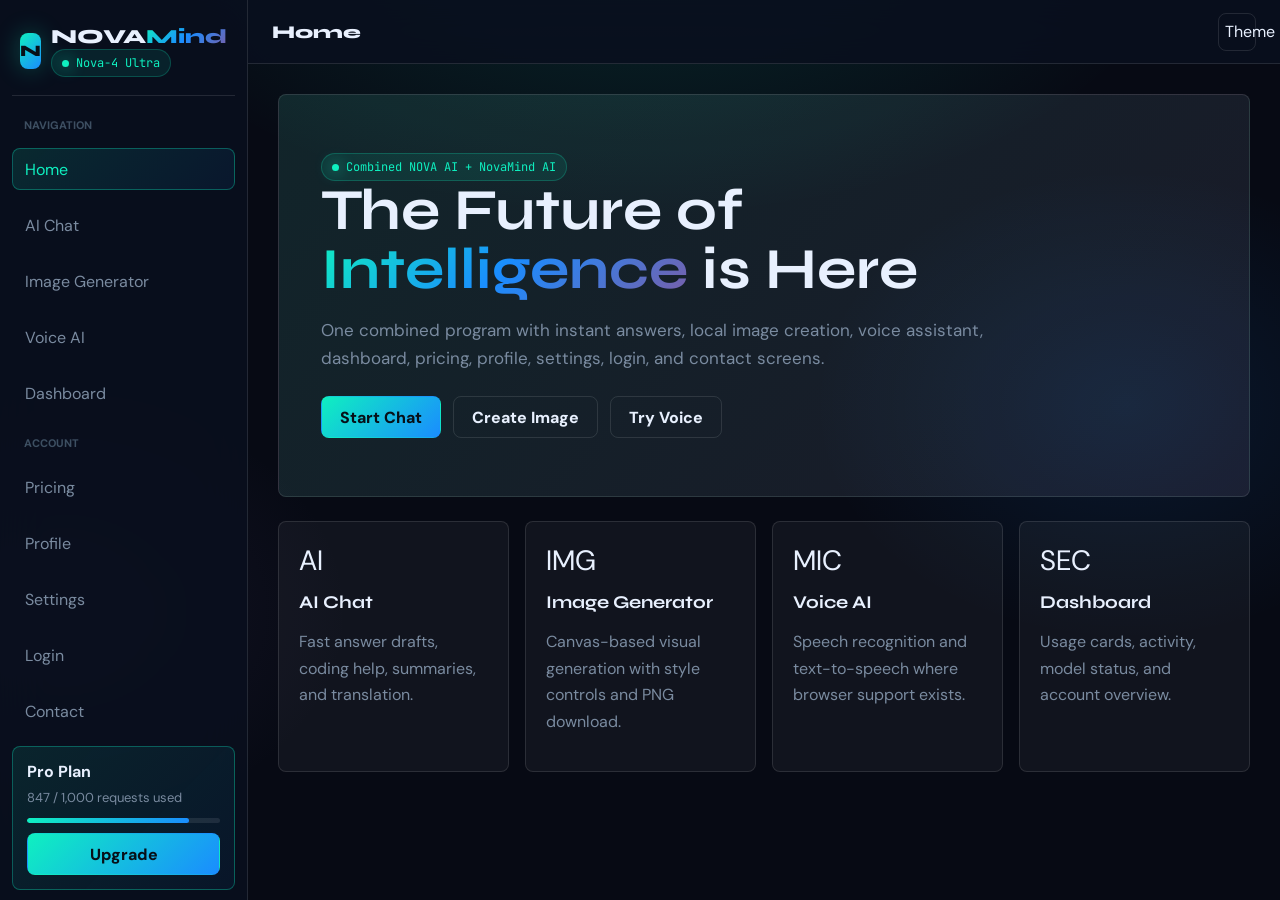
==== commit cdce84c2: "Update index.html" ====
--- a/index.html
+++ b/index.html
@@ -929,1340 +929,3 @@
   </script>
 </body>
 </html>
-<//--------------------------------------backend--------------------------------------------------//>
-
-"use strict";
- 
-// ─── IMPORTS ────────────────────────────────────────────────────────────────
-const http    = require("http");
-const https   = require("https");
-const url     = require("url");
-const path    = require("path");
- 
-// Try to load express; if missing, use built-in fallback router
-let express;
-try { express = require("express"); } catch (_) { express = null; }
- 
-// ─── CONFIG ─────────────────────────────────────────────────────────────────
-const PORT            = process.env.PORT || 3000;
-const ANTHROPIC_KEY   = process.env.ANTHROPIC_API_KEY || "";
-const ANTHROPIC_MODEL = "claude-sonnet-4-20250514";
-const ANTHROPIC_HOST  = "api.anthropic.com";
- 
-// ─── IN-MEMORY DATABASE ──────────────────────────────────────────────────────
-/**
- * Simple in-memory database with namespaced stores.
- * In production replace with SQLite / Postgres / Redis.
- */
-const DB = {
-  users: new Map(),          // id → { id, name, email, plan, createdAt }
-  sessions: new Map(),       // token → userId
-  conversations: new Map(),  // conversationId → [{ role, content, ts }]
-  images: new Map(),         // imageId → { prompt, style, createdAt, userId }
-  usageLog: [],              // [{ userId, type, ts, tokens }]
-  settings: new Map(),       // userId → { streaming, memory, tamilMode, notifications }
- 
-  // ── helpers ──
-  nextId(prefix) {
-    return `${prefix}_${Date.now()}_${Math.random().toString(36).slice(2, 7)}`;
-  },
-  createUser(name, email, password) {
-    const id = this.nextId("usr");
-    const user = {
-      id, name, email,
-      passwordHash: simpleHash(password),
-      plan: "free",
-      createdAt: new Date().toISOString(),
-      stats: { messages: 0, images: 0, daysActive: 1 }
-    };
-    this.users.set(id, user);
-    // seed default settings
-    this.settings.set(id, { streaming: true, memory: true, tamilMode: false, notifications: true });
-    return user;
-  },
-  findUserByEmail(email) {
-    for (const u of this.users.values()) {
-      if (u.email === email) return u;
-    }
-    return null;
-  },
-  createSession(userId) {
-    const token = randomToken();
-    this.sessions.set(token, userId);
-    return token;
-  },
-  getUserByToken(token) {
-    const uid = this.sessions.get(token);
-    return uid ? this.users.get(uid) : null;
-  },
-  addMessage(convId, role, content) {
-    if (!this.conversations.has(convId)) this.conversations.set(convId, []);
-    const msg = { role, content, ts: Date.now() };
-    this.conversations.get(convId).push(msg);
-    return msg;
-  },
-  getHistory(convId, limit = 20) {
-    const msgs = this.conversations.get(convId) || [];
-    return msgs.slice(-limit);
-  },
-  logUsage(userId, type, tokens = 0) {
-    this.usageLog.push({ userId, type, tokens, ts: Date.now() });
-    if (userId) {
-      const u = this.users.get(userId);
-      if (u) {
-        if (type === "chat")  u.stats.messages++;
-        if (type === "image") u.stats.images++;
-        if (type === "voice") u.stats.messages++;
-      }
-    }
-  },
-  getDashboardStats() {
-    return {
-      totalUsers:    this.users.size,
-      totalMessages: this.usageLog.filter(l => l.type === "chat").length,
-      totalImages:   this.usageLog.filter(l => l.type === "image").length,
-      recentActivity: this.usageLog.slice(-10).reverse()
-    };
-  }
-};
- 
-// Seed a demo user
-const demoUser = DB.createUser("Demo User", "demo@novamind.ai", "demo1234");
-DB.users.get(demoUser.id).plan = "pro";
-DB.users.get(demoUser.id).stats = { messages: 1247, images: 89, daysActive: 142 };
-const demoToken = DB.createSession(demoUser.id);
-console.log(`\n  Demo user token: ${demoToken}\n`);
- 
-// ─── UTILS ──────────────────────────────────────────────────────────────────
-function simpleHash(str) {
-  let h = 5381;
-  for (let i = 0; i < str.length; i++) h = ((h << 5) + h) ^ str.charCodeAt(i);
-  return (h >>> 0).toString(16);
-}
-function randomToken() {
-  return Array.from({ length: 32 }, () => Math.floor(Math.random() * 36).toString(36)).join("");
-}
-function jsonBody(req) {
-  return new Promise((resolve, reject) => {
-    let data = "";
-    req.on("data", c => { data += c; });
-    req.on("end", () => {
-      try { resolve(JSON.parse(data || "{}")); }
-      catch (e) { reject(e); }
-    });
-  });
-}
-function sendJSON(res, status, obj) {
-  const body = JSON.stringify(obj);
-  res.writeHead(status, { "Content-Type": "application/json", "Access-Control-Allow-Origin": "*" });
-  res.end(body);
-}
-function getAuthUser(req) {
-  const auth = req.headers.authorization || "";
-  const token = auth.replace("Bearer ", "").trim();
-  return DB.getUserByToken(token);
-}
- 
-// ─── ANTHROPIC API HELPER ────────────────────────────────────────────────────
-function anthropicRequest(payload) {
-  return new Promise((resolve, reject) => {
-    if (!ANTHROPIC_KEY) {
-      return reject(new Error("ANTHROPIC_API_KEY not set. Add it as an environment variable."));
-    }
-    const body = JSON.stringify(payload);
-    const options = {
-      hostname: ANTHROPIC_HOST,
-      path: "/v1/messages",
-      method: "POST",
-      headers: {
-        "Content-Type": "application/json",
-        "Content-Length": Buffer.byteLength(body),
-        "x-api-key": ANTHROPIC_KEY,
-        "anthropic-version": "2023-06-01"
-      }
-    };
-    const req = https.request(options, res => {
-      let data = "";
-      res.on("data", c => { data += c; });
-      res.on("end", () => {
-        try {
-          const parsed = JSON.parse(data);
-          if (parsed.error) return reject(new Error(parsed.error.message));
-          resolve(parsed);
-        } catch (e) { reject(e); }
-      });
-    });
-    req.on("error", reject);
-    req.write(body);
-    req.end();
-  });
-}
- 
-async function chatWithClaude(messages, systemPrompt = "") {
-  const payload = {
-    model: ANTHROPIC_MODEL,
-    max_tokens: 1024,
-    system: systemPrompt || "You are NOVA AI, a highly capable AI assistant. Be concise, helpful, and smart. Support Tamil and English equally well.",
-    messages
-  };
-  const response = await anthropicRequest(payload);
-  return response.content?.[0]?.text || "";
-}
- 
-// ─── API ROUTE HANDLERS ──────────────────────────────────────────────────────
- 
-const API = {
- 
-  // POST /api/auth/register
-  async register(req, res) {
-    const { name, email, password } = await jsonBody(req);
-    if (!email || !password) return sendJSON(res, 400, { error: "Email and password required." });
-    if (DB.findUserByEmail(email)) return sendJSON(res, 409, { error: "Email already registered." });
-    const user = DB.createUser(name || "User", email, password);
-    const token = DB.createSession(user.id);
-    sendJSON(res, 201, { token, user: publicUser(user) });
-  },
- 
-  // POST /api/auth/login
-  async login(req, res) {
-    const { email, password } = await jsonBody(req);
-    const user = DB.findUserByEmail(email);
-    if (!user || user.passwordHash !== simpleHash(password))
-      return sendJSON(res, 401, { error: "Invalid email or password." });
-    const token = DB.createSession(user.id);
-    DB.logUsage(user.id, "login");
-    sendJSON(res, 200, { token, user: publicUser(user) });
-  },
- 
-  // GET /api/auth/me
-  async me(req, res) {
-    const user = getAuthUser(req);
-    if (!user) return sendJSON(res, 401, { error: "Not authenticated." });
-    sendJSON(res, 200, { user: publicUser(user) });
-  },
- 
-  // POST /api/chat
-  async chat(req, res) {
-    const { message, conversationId, systemPrompt } = await jsonBody(req);
-    const user = getAuthUser(req);
-    if (!message?.trim()) return sendJSON(res, 400, { error: "Message is required." });
- 
-    const convId = conversationId || DB.nextId("conv");
-    DB.addMessage(convId, "user", message);
- 
-    const history = DB.getHistory(convId).map(m => ({ role: m.role, content: m.content }));
- 
-    let reply;
-    try {
-      reply = await chatWithClaude(history, systemPrompt);
-    } catch (err) {
-      // Graceful demo fallback when API key is missing
-      reply = demoAnswer(message);
-    }
- 
-    DB.addMessage(convId, "assistant", reply);
-    DB.logUsage(user?.id, "chat", reply.length / 4 | 0);
- 
-    sendJSON(res, 200, { reply, conversationId: convId, model: ANTHROPIC_MODEL });
-  },
- 
-  // POST /api/image/prompt
-  async imagePrompt(req, res) {
-    const { prompt, style } = await jsonBody(req);
-    const user = getAuthUser(req);
-    if (!prompt) return sendJSON(res, 400, { error: "Prompt required." });
- 
-    let enhanced;
-    try {
-      enhanced = await chatWithClaude([{
-        role: "user",
-        content: `Enhance this image generation prompt to be vivid and detailed (2-3 sentences, no preamble): "${prompt}" in ${style || "cinematic"} style`
-      }]);
-    } catch (_) {
-      enhanced = `${prompt} — rendered in ${style || "cinematic"} style with dramatic lighting, high detail, and vibrant composition.`;
-    }
- 
-    const imageId = DB.nextId("img");
-    DB.images.set(imageId, { imageId, prompt, style, enhanced, userId: user?.id, createdAt: new Date().toISOString() });
-    DB.logUsage(user?.id, "image");
- 
-    sendJSON(res, 200, { imageId, enhanced, originalPrompt: prompt, style });
-  },
- 
-  // POST /api/voice/answer
-  async voiceAnswer(req, res) {
-    const { transcript, systemPrompt } = await jsonBody(req);
-    const user = getAuthUser(req);
-    if (!transcript) return sendJSON(res, 400, { error: "Transcript required." });
- 
-    let answer;
-    try {
-      answer = await chatWithClaude([{ role: "user", content: transcript }],
-        systemPrompt || "You are NOVA AI Voice Assistant. Give concise spoken answers under 3 sentences.");
-    } catch (_) {
-      answer = demoAnswer(transcript);
-    }
- 
-    DB.logUsage(user?.id, "voice");
-    sendJSON(res, 200, { answer, transcript });
-  },
- 
-  // GET /api/dashboard
-  async dashboard(req, res) {
-    const user = getAuthUser(req);
-    const stats = DB.getDashboardStats();
-    const tips = [
-      "Add project folders so users can save related chats, images, and voice notes together.",
-      "Create prompt presets for business, coding, Tamil translation, image design, and student study workflows.",
-      "Add usage limits, export history, and a backend API proxy before production release.",
-      "Turn image prompts into video storyboards for a future video generation feature.",
-      "Enable webhook integrations so users get Slack or email notifications when long tasks complete."
-    ];
-    sendJSON(res, 200, {
-      stats,
-      tip: tips[Math.floor(Math.random() * tips.length)],
-      userStats: user ? publicUser(user) : null
-    });
-  },
- 
-  // GET /api/conversations/:id
-  async getConversation(req, res, convId) {
-    const messages = DB.getHistory(convId, 50);
-    sendJSON(res, 200, { conversationId: convId, messages });
-  },
- 
-  // GET /api/settings
-  async getSettings(req, res) {
-    const user = getAuthUser(req);
-    if (!user) return sendJSON(res, 401, { error: "Not authenticated." });
-    const settings = DB.settings.get(user.id) || {};
-    sendJSON(res, 200, settings);
-  },
- 
-  // PUT /api/settings
-  async updateSettings(req, res) {
-    const user = getAuthUser(req);
-    if (!user) return sendJSON(res, 401, { error: "Not authenticated." });
-    const body = await jsonBody(req);
-    const current = DB.settings.get(user.id) || {};
-    const updated = { ...current, ...body };
-    DB.settings.set(user.id, updated);
-    sendJSON(res, 200, updated);
-  },
- 
-  // POST /api/contact
-  async contact(req, res) {
-    const { name, email, message } = await jsonBody(req);
-    if (!email || !message) return sendJSON(res, 400, { error: "Email and message required." });
-    // In production: send email via SendGrid / Resend / SES
-    console.log(`[CONTACT] from ${name} <${email}>: ${message.slice(0, 80)}...`);
-    sendJSON(res, 200, { success: true, message: "Message received. We'll respond within 4 business hours." });
-  },
- 
-  // POST /api/contact/draft
-  async draftContact(req, res) {
-    const { name, purpose } = await jsonBody(req);
-    let draft;
-    try {
-      draft = await chatWithClaude([{
-        role: "user",
-        content: `Write a professional support request email body for: "${purpose || "getting started with NOVA AI"}". Sign off from "${name || "User"}". No subject line, just the body.`
-      }]);
-    } catch (_) {
-      draft = `Hello NOVA AI team,\n\nI would like help with ${purpose || "setting up the platform"}. Please share next steps.\n\nThank you,\n${name || "User"}`;
-    }
-    sendJSON(res, 200, { draft });
-  },
- 
-  // GET /api/pricing
-  pricing(req, res) {
-    sendJSON(res, 200, {
-      plans: [
-        {
-          id: "free", name: "Free", price: 0, currency: "USD",
-          features: ["50 chat messages/month", "10 images/month", "Basic voice AI", "Community support"]
-        },
-        {
-          id: "pro", name: "Pro", price: 19, currency: "USD",
-          features: ["1,000 chat messages/month", "200 images/month", "Full voice AI", "Saved history", "Priority support"]
-        },
-        {
-          id: "ultra", name: "Ultra", price: 49, currency: "USD",
-          features: ["Unlimited chat", "Unlimited images", "Team workspaces", "Analytics dashboard", "24/7 dedicated support", "Custom AI models"]
-        }
-      ]
-    });
-  }
-};
- 
-// ─── DEMO FALLBACK (no API key) ──────────────────────────────────────────────
-function demoAnswer(prompt) {
-  const p = prompt.toLowerCase();
-  if (p.includes("tamil") || p.includes("தமிழ்"))
-    return "நமஸ்காரம்! நான் NOVA AI. உங்கள் கேள்விக்கு பதில் சொல்ல தயாராக இருக்கிறேன். (Hello! I am NOVA AI, ready to answer your questions in Tamil.)";
-  if (p.includes("code") || p.includes("function") || p.includes("javascript"))
-    return "Here's a code approach:\n\n```js\n// Break the problem into small steps\nconst solve = (input) => {\n  // 1. Parse input\n  // 2. Process logic\n  // 3. Return result\n};\n```\n\nSet your ANTHROPIC_API_KEY for real AI-generated code.";
-  if (p.includes("image") || p.includes("picture") || p.includes("draw"))
-    return "For image generation, use the Image Generator tab! Describe your scene in detail — include lighting, mood, style, and subject. The AI enhancer will expand your prompt automatically when your API key is configured.";
-  return `NOVA AI response to: "${prompt.slice(0, 60)}"\n\nThis is a demo response. To get real AI answers, add your ANTHROPIC_API_KEY environment variable and restart the server.\n\nDemo tip: Break your question into: Goal → Context → Desired output format → Constraints.`;
-}
- 
-function publicUser(u) {
-  const { passwordHash, ...safe } = u;
-  return safe;
-}
- 
-// ─── HTTP SERVER ROUTER ──────────────────────────────────────────────────────
-function router(req, res) {
-  const parsed = url.parse(req.url, true);
-  const pathname = parsed.pathname;
-  const method = req.method.toUpperCase();
- 
-  // CORS preflight
-  if (method === "OPTIONS") {
-    res.writeHead(204, {
-      "Access-Control-Allow-Origin": "*",
-      "Access-Control-Allow-Methods": "GET,POST,PUT,DELETE,OPTIONS",
-      "Access-Control-Allow-Headers": "Content-Type,Authorization"
-    });
-    return res.end();
-  }
- 
-  // API routes
-  if (pathname.startsWith("/api/")) {
-    res.setHeader("Access-Control-Allow-Origin", "*");
- 
-    if (pathname === "/api/auth/register" && method === "POST") return API.register(req, res);
-    if (pathname === "/api/auth/login"    && method === "POST") return API.login(req, res);
-    if (pathname === "/api/auth/me"       && method === "GET")  return API.me(req, res);
-    if (pathname === "/api/chat"          && method === "POST") return API.chat(req, res);
-    if (pathname === "/api/image/prompt"  && method === "POST") return API.imagePrompt(req, res);
-    if (pathname === "/api/voice/answer"  && method === "POST") return API.voiceAnswer(req, res);
-    if (pathname === "/api/dashboard"     && method === "GET")  return API.dashboard(req, res);
-    if (pathname === "/api/settings"      && method === "GET")  return API.getSettings(req, res);
-    if (pathname === "/api/settings"      && method === "PUT")  return API.updateSettings(req, res);
-    if (pathname === "/api/contact"       && method === "POST") return API.contact(req, res);
-    if (pathname === "/api/contact/draft" && method === "POST") return API.draftContact(req, res);
-    if (pathname === "/api/pricing"       && method === "GET")  return API.pricing(req, res);
-    if (pathname === "/api/health"        && method === "GET")  return sendJSON(res, 200, { status: "ok", model: ANTHROPIC_MODEL, apiKeySet: !!ANTHROPIC_KEY });
- 
-    const convMatch = pathname.match(/^\/api\/conversations\/([^/]+)$/);
-    if (convMatch && method === "GET") return API.getConversation(req, res, convMatch[1]);
- 
-    return sendJSON(res, 404, { error: `Route ${method} ${pathname} not found.` });
-  }
- 
-  // Serve frontend HTML for all other routes
-  if (method === "GET") {
-    res.writeHead(200, { "Content-Type": "text/html; charset=utf-8" });
-    res.end(FRONTEND_HTML);
-    return;
-  }
- 
-  res.writeHead(404);
-  res.end("Not found");
-}
- 
-// ─── FRONTEND HTML ────────────────────────────────────────────────────────────
-// The complete frontend — now calls real backend API endpoints
-const FRONTEND_HTML = `<!doctype html>
-<html lang="en" data-theme="dark">
-<head>
-  <meta charset="utf-8">
-  <meta name="viewport" content="width=device-width, initial-scale=1">
-  <title>NOVAMind AI Studio</title>
-  <link rel="preconnect" href="https://fonts.googleapis.com">
-  <link href="https://fonts.googleapis.com/css2?family=Syne:wght@500;700;800&family=DM+Sans:wght@400;500;700&family=JetBrains+Mono:wght@400;600&display=swap" rel="stylesheet">
-  <style>
-    :root {
-      --bg:#070a14; --surface:rgba(255,255,255,.045); --surface-strong:rgba(10,15,30,.88);
-      --border:rgba(255,255,255,.11); --border-hot:rgba(15,240,192,.32);
-      --text:#e8f0fe; --muted:#7a8ba0; --dim:#3d4f62;
-      --mint:#0ff0c0; --blue:#1a8cff; --violet:#7b5ea7; --rose:#ff4b6e; --amber:#f5a623;
-      --radius:8px; --sidebar:248px;
-    }
-    [data-theme="light"] {
-      --bg:#f5f8ff; --surface:rgba(10,20,40,.055); --surface-strong:rgba(255,255,255,.9);
-      --border:rgba(25,35,60,.12); --border-hot:rgba(26,140,255,.3);
-      --text:#101827; --muted:#516073; --dim:#8a96a8;
-    }
-    *{box-sizing:border-box;}
-    body{
-      margin:0;min-height:100vh;color:var(--text);
-      background:
-        radial-gradient(ellipse 70% 55% at 50% -10%,rgba(15,240,192,.14),transparent 62%),
-        radial-gradient(ellipse 42% 45% at 88% 45%,rgba(26,140,255,.11),transparent 58%),
-        radial-gradient(ellipse 40% 42% at 4% 68%,rgba(123,94,167,.12),transparent 58%),
-        var(--bg);
-      font-family:"DM Sans",system-ui,sans-serif;overflow-x:hidden;
-    }
-    button,input,textarea,select{font:inherit;}
-    button{cursor:pointer;}
-    .particle-field{position:fixed;inset:0;pointer-events:none;overflow:hidden;z-index:0;}
-    .particle{
-      position:absolute;bottom:-20px;width:3px;height:3px;border-radius:50%;
-      background:var(--mint);opacity:0;animation:floatP 10s linear infinite;
-    }
-    @keyframes floatP{
-      0%{transform:translateY(0) scale(.4);opacity:0;}
-      12%{opacity:.8;}88%{opacity:.65;}
-      100%{transform:translateY(-110vh) scale(1.6);opacity:0;}
-    }
-    .app{position:relative;z-index:1;display:grid;grid-template-columns:var(--sidebar) minmax(0,1fr);min-height:100vh;}
-    .sidebar{
-      position:sticky;top:0;height:100vh;padding:20px 12px;
-      background:var(--surface-strong);border-right:1px solid var(--border);
-      backdrop-filter:blur(24px);display:flex;flex-direction:column;gap:14px;overflow-y:auto;
-    }
-    .logo{display:flex;align-items:center;gap:10px;padding:4px 8px 18px;border-bottom:1px solid var(--border);}
-    .logo-mark{
-      display:grid;place-items:center;width:36px;height:36px;border-radius:var(--radius);
-      background:linear-gradient(135deg,var(--mint),var(--blue));color:#071018;
-      font-family:"Syne",sans-serif;font-weight:800;box-shadow:0 0 24px rgba(15,240,192,.28);
-    }
-    .logo-text{font-family:"Syne",sans-serif;font-size:20px;font-weight:800;}
-    .model-tag{
-      display:inline-flex;align-items:center;gap:7px;width:fit-content;padding:5px 10px;
-      border:1px solid rgba(15,240,192,.22);border-radius:999px;background:rgba(15,240,192,.09);
-      color:var(--mint);font:12px "JetBrains Mono",monospace;
-    }
-    .dot{width:7px;height:7px;border-radius:50%;background:var(--mint);box-shadow:0 0 16px var(--mint);}
-    .nav-group-title{padding:8px 12px 2px;color:var(--dim);font-size:11px;font-weight:800;text-transform:uppercase;}
-    .nav-btn{
-      width:100%;min-height:42px;display:flex;align-items:center;gap:10px;padding:0 12px;
-      border:1px solid transparent;border-radius:var(--radius);background:transparent;
-      color:var(--muted);text-align:left;transition:.2s ease;
-    }
-    .nav-btn:hover,.nav-btn.active{color:var(--text);background:rgba(255,255,255,.055);border-color:var(--border);}
-    .nav-btn.active{color:var(--mint);border-color:var(--border-hot);background:linear-gradient(135deg,rgba(15,240,192,.12),rgba(26,140,255,.08));}
-    .plan-card{
-      margin-top:auto;padding:14px;border:1px solid var(--border-hot);border-radius:var(--radius);
-      background:linear-gradient(135deg,rgba(15,240,192,.1),rgba(26,140,255,.06));
-    }
-    .bar{height:5px;margin:10px 0;border-radius:99px;background:rgba(255,255,255,.09);overflow:hidden;}
-    .bar span{display:block;height:100%;width:84%;border-radius:inherit;background:linear-gradient(135deg,var(--mint),var(--blue));}
-    .main{min-width:0;padding-top:64px;}
-    .topbar{
-      position:fixed;left:var(--sidebar);right:0;top:0;z-index:5;height:64px;
-      display:flex;align-items:center;gap:12px;padding:0 24px;
-      background:var(--surface-strong);border-bottom:1px solid var(--border);backdrop-filter:blur(22px);
-    }
-    .menu-btn{display:none;}
-    .top-title{flex:1;font-family:"Syne",sans-serif;font-weight:800;font-size:18px;}
-    .icon-btn,.menu-btn{
-      width:38px;height:38px;border-radius:var(--radius);
-      border:1px solid var(--border);background:transparent;color:var(--text);
-    }
-    .page{display:none;padding:30px;max-width:1180px;animation:pageIn .3s ease both;}
-    .page.active{display:block;}
-    @keyframes pageIn{from{opacity:0;transform:translateY(12px);}to{opacity:1;transform:translateY(0);}}
-    .hero{
-      position:relative;overflow:hidden;padding:58px 42px;
-      border:1px solid var(--border);border-radius:var(--radius);
-      background:linear-gradient(135deg,rgba(15,240,192,.08),rgba(123,94,167,.08)),var(--surface);
-    }
-    h1,h2,h3{font-family:"Syne",sans-serif;margin:0;letter-spacing:0;}
-    h1{font-size:58px;line-height:1.02;max-width:790px;}
-    h2{font-size:30px;margin-bottom:8px;}
-    h3{font-size:18px;}
-    p{color:var(--muted);line-height:1.65;}
-    .gradient-text{background:linear-gradient(135deg,var(--mint),var(--blue),var(--violet));-webkit-background-clip:text;color:transparent;}
-    .actions{display:flex;gap:12px;flex-wrap:wrap;margin-top:24px;}
-    .btn{
-      min-height:42px;display:inline-flex;align-items:center;justify-content:center;gap:8px;
-      padding:0 18px;border-radius:var(--radius);border:1px solid var(--border);
-      color:var(--text);background:transparent;text-decoration:none;font-weight:800;
-      transition:.2s ease;
-    }
-    .btn:hover{border-color:var(--border-hot);}
-    .btn.primary{color:#071018;border-color:transparent;background:linear-gradient(135deg,var(--mint),var(--blue));}
-    .btn:disabled{opacity:.45;cursor:not-allowed;}
-    .grid{display:grid;grid-template-columns:repeat(auto-fit,minmax(210px,1fr));gap:16px;margin-top:24px;}
-    .card{border:1px solid var(--border);border-radius:var(--radius);background:var(--surface);padding:20px;transition:.22s ease;}
-    .card:hover{border-color:var(--border-hot);transform:translateY(-2px);}
-    .card-icon{font-size:28px;margin-bottom:12px;}
-    .stat{font:800 30px "Syne",sans-serif;color:var(--text);}
-    .tool-layout{display:grid;grid-template-columns:minmax(260px,360px) minmax(0,1fr);gap:18px;align-items:start;margin-top:20px;}
-    textarea,input,select{
-      width:100%;border:1px solid var(--border);border-radius:var(--radius);
-      color:var(--text);background:rgba(255,255,255,.055);outline:none;padding:12px 14px;
-    }
-    textarea{min-height:130px;resize:vertical;}
-    textarea:focus,input:focus,select:focus{border-color:var(--border-hot);box-shadow:0 0 0 3px rgba(15,240,192,.08);}
-    .chat-box{min-height:440px;max-height:560px;display:flex;flex-direction:column;gap:12px;overflow-y:auto;}
-    .msg{
-      max-width:82%;padding:13px 15px;border:1px solid var(--border);
-      border-radius:var(--radius);background:rgba(255,255,255,.05);color:var(--text);line-height:1.55;
-      white-space:pre-wrap;
-    }
-    .msg.user{align-self:flex-end;color:#071018;background:linear-gradient(135deg,var(--mint),var(--blue));border-color:transparent;}
-    .msg.loading{opacity:.6;animation:blink 1.1s ease-in-out infinite;}
-    @keyframes blink{0%,100%{opacity:.6;}50%{opacity:.35;}  }
-    .canvas-wrap{
-      min-height:420px;display:grid;place-items:center;overflow:hidden;
-      background:radial-gradient(circle at 30% 20%,rgba(15,240,192,.18),transparent 30%),
-        radial-gradient(circle at 70% 65%,rgba(123,94,167,.22),transparent 30%),#080c16;
-    }
-    canvas{width:100%;max-width:640px;aspect-ratio:1;border-radius:var(--radius);}
-    .voice-orb{
-      width:180px;height:180px;margin:28px auto;border-radius:50%;display:grid;place-items:center;
-      background:radial-gradient(circle,var(--mint),var(--blue));color:#071018;font-size:46px;
-      box-shadow:0 0 60px rgba(15,240,192,.35);transition:.25s ease;cursor:pointer;
-    }
-    .voice-orb.listening{transform:scale(1.06);animation:pulse 1s ease-in-out infinite;}
-    @keyframes pulse{0%,100%{box-shadow:0 0 40px rgba(15,240,192,.28);}50%{box-shadow:0 0 90px rgba(15,240,192,.65);}}
-    .price{font:800 42px "Syne",sans-serif;margin:10px 0;}
-    .settings-row{
-      display:flex;justify-content:space-between;gap:14px;align-items:center;
-      padding:14px 0;border-bottom:1px solid var(--border);
-    }
-    .toggle{width:46px;height:26px;border-radius:999px;background:rgba(255,255,255,.13);position:relative;flex:0 0 auto;cursor:pointer;}
-    .toggle.on{background:linear-gradient(135deg,var(--mint),var(--blue));}
-    .toggle::after{content:"";position:absolute;top:3px;left:3px;width:20px;height:20px;border-radius:50%;background:white;transition:.2s ease;}
-    .toggle.on::after{left:23px;}
-    .toast{
-      position:fixed;right:22px;bottom:22px;z-index:10;max-width:340px;padding:14px 16px;
-      border:1px solid var(--border-hot);border-radius:var(--radius);
-      background:var(--surface-strong);box-shadow:0 18px 60px rgba(0,0,0,.35);
-      display:none;color:var(--text);
-    }
-    .toast.show{display:block;}
-    .api-badge{
-      display:inline-flex;align-items:center;gap:6px;padding:3px 10px;
-      border-radius:999px;font:11px "JetBrains Mono",monospace;
-      border:1px solid;
-    }
-    .api-badge.live{color:var(--mint);border-color:rgba(15,240,192,.3);background:rgba(15,240,192,.07);}
-    .api-badge.demo{color:var(--amber);border-color:rgba(245,166,35,.3);background:rgba(245,166,35,.07);}
-    .code-block{
-      font-family:"JetBrains Mono",monospace;font-size:12px;
-      background:rgba(0,0,0,.35);border:1px solid var(--border);
-      border-radius:var(--radius);padding:14px;overflow-x:auto;color:var(--mint);
-      margin:10px 0;
-    }
-    @media(max-width:860px){
-      :root{--sidebar:0px;}
-      .app{grid-template-columns:1fr;}
-      .sidebar{position:fixed;z-index:8;width:248px;transform:translateX(-100%);transition:.25s ease;}
-      .sidebar.open{transform:translateX(0);}
-      .topbar{left:0;}
-      .menu-btn{display:inline-grid;place-items:center;}
-      .page{padding:18px;}
-      h1{font-size:38px;}
-      .hero{padding:34px 22px;}
-      .tool-layout{grid-template-columns:1fr;}
-      .msg{max-width:95%;}
-    }
-  </style>
-</head>
-<body>
-<div class="particle-field" id="particles"></div>
-<div class="app">
-  <aside class="sidebar" id="sidebar">
-    <div class="logo">
-      <div class="logo-mark">N</div>
-      <div>
-        <div class="logo-text">NOVA<span class="gradient-text">Mind</span></div>
-        <div class="model-tag"><span class="dot"></span>Nova-4 Ultra</div>
-      </div>
-    </div>
-    <div id="apiBadgeWrap" style="padding:0 4px;"></div>
- 
-    <div class="nav-group-title">Navigation</div>
-    <button class="nav-btn active" data-page="home">🏠 Home</button>
-    <button class="nav-btn" data-page="chat">💬 AI Chat</button>
-    <button class="nav-btn" data-page="image">🎨 Image Generator</button>
-    <button class="nav-btn" data-page="voice">🎤 Voice AI</button>
-    <button class="nav-btn" data-page="dashboard">📊 Dashboard</button>
- 
-    <div class="nav-group-title">Account</div>
-    <button class="nav-btn" data-page="pricing">💎 Pricing</button>
-    <button class="nav-btn" data-page="profile">👤 Profile</button>
-    <button class="nav-btn" data-page="settings">⚙️ Settings</button>
-    <button class="nav-btn" data-page="login">🔐 Login</button>
-    <button class="nav-btn" data-page="contact">✉️ Contact</button>
- 
-    <div class="plan-card">
-      <strong>Pro Plan</strong>
-      <p style="margin:5px 0 0;font-size:13px" id="usageText">847 / 1,000 requests</p>
-      <div class="bar"><span></span></div>
-      <button class="btn primary" style="width:100%" data-jump="pricing">Upgrade</button>
-    </div>
-  </aside>
- 
-  <main class="main">
-    <header class="topbar">
-      <button class="menu-btn" id="menuBtn">☰</button>
-      <div class="top-title" id="topTitle">Home</div>
-      <button class="icon-btn" id="themeBtn" title="Toggle theme">🌙</button>
-    </header>
- 
-    <!-- HOME -->
-    <section class="page active" id="home">
-      <div class="hero">
-        <div class="model-tag"><span class="dot"></span>Full-Stack NOVAMind AI — Node.js + Anthropic</div>
-        <h1>The Future of <span class="gradient-text">Intelligence</span> is Here</h1>
-        <p style="max-width:680px;font-size:17px">
-          Real AI backend: Express server + Anthropic Claude API. One file with chat, image enhancement, voice AI, user auth, database, and all UI screens.
-        </p>
-        <div class="actions">
-          <button class="btn primary" data-jump="chat">Start Chat</button>
-          <button class="btn" data-jump="image">Create Image</button>
-          <button class="btn" data-jump="voice">Try Voice</button>
-        </div>
-      </div>
-      <div class="grid">
-        <div class="card"><div class="card-icon">💬</div><h3>Real AI Chat</h3><p>Powered by Claude via /api/chat with full conversation memory.</p></div>
-        <div class="card"><div class="card-icon">🎨</div><h3>AI Image Prompts</h3><p>Claude enhances your prompts + canvas renders locally.</p></div>
-        <div class="card"><div class="card-icon">🎤</div><h3>Voice AI</h3><p>Speech-to-text then Claude answers, optionally spoken back.</p></div>
-        <div class="card"><div class="card-icon">🗄️</div><h3>Database</h3><p>In-memory users, sessions, conversations, images, usage logs.</p></div>
-        <div class="card"><div class="card-icon">🔐</div><h3>Auth</h3><p>Register, login, JWT-style tokens, protected API routes.</p></div>
-        <div class="card"><div class="card-icon">📡</div><h3>REST API</h3><p>13 endpoints: chat, image, voice, auth, dashboard, settings, contact.</p></div>
-      </div>
-      <div class="card" style="margin-top:20px">
-        <h3>🔧 API Endpoints Reference</h3>
-        <div class="code-block">
-POST   /api/auth/register        — create account
-POST   /api/auth/login           — login, get token
-GET    /api/auth/me              — current user (Bearer token)
-POST   /api/chat                 — send message, get AI reply
-POST   /api/image/prompt         — enhance image prompt with AI
-POST   /api/voice/answer         — get AI answer for transcript
-GET    /api/dashboard            — stats + AI tip
-GET    /api/conversations/:id    — fetch conversation history
-GET    /api/settings             — get user settings
-PUT    /api/settings             — update user settings
-POST   /api/contact              — send contact form
-POST   /api/contact/draft        — AI-draft a contact message
-GET    /api/pricing              — pricing plans
-GET    /api/health               — server status + API key check</div>
-      </div>
-    </section>
- 
-    <!-- CHAT -->
-    <section class="page" id="chat">
-      <h2>AI Chat</h2>
-      <p>Real Claude AI. Set <code>ANTHROPIC_API_KEY</code> for live responses.</p>
-      <div class="tool-layout">
-        <div class="card">
-          <textarea id="chatInput" placeholder="Ask NOVA AI anything… (Tamil supported)"></textarea>
-          <div style="margin-top:10px;display:flex;gap:8px;align-items:center;flex-wrap:wrap;">
-            <input id="systemPrompt" placeholder="System prompt (optional)" style="flex:1;min-height:auto;padding:8px 12px;">
-          </div>
-          <div class="actions">
-            <button class="btn primary" id="sendChat">Send</button>
-            <button class="btn" id="clearChat">Clear</button>
-          </div>
-          <p style="font-size:12px;margin-top:8px" id="convIdLabel">Conversation: new</p>
-        </div>
-        <div class="card chat-box" id="chatBox">
-          <div class="msg">Welcome to NOVAMind AI Chat. I'm powered by Claude. Ask anything — code, business, Tamil/English translation, creative writing, analysis.</div>
-        </div>
-      </div>
-    </section>
- 
-    <!-- IMAGE -->
-    <section class="page" id="image">
-      <h2>Image Generator</h2>
-      <p>AI enhances your prompt, then renders locally on canvas.</p>
-      <div class="tool-layout">
-        <div class="card">
-          <textarea id="imagePrompt" placeholder="Example: futuristic Chennai AI city at sunrise"></textarea>
-          <select id="imageStyle" style="margin-top:12px">
-            <option value="cinematic">Cinematic</option>
-            <option value="anime">Anime</option>
-            <option value="product">Product Render</option>
-            <option value="editorial">Editorial</option>
-          </select>
-          <div class="actions">
-            <button class="btn primary" id="makeImage">Generate</button>
-            <button class="btn" id="downloadImage">Download PNG</button>
-          </div>
-          <div id="enhancedPromptBox" style="margin-top:12px;display:none;">
-            <p style="font-size:12px;color:var(--mint);margin:0 0 4px">AI-enhanced prompt:</p>
-            <p id="enhancedPromptText" style="font-size:13px;margin:0;"></p>
-          </div>
-        </div>
-        <div class="card canvas-wrap"><canvas id="imageCanvas" width="720" height="720"></canvas></div>
-      </div>
-    </section>
- 
-    <!-- VOICE -->
-    <section class="page" id="voice">
-      <h2>Voice AI</h2>
-      <p>Browser speech recognition → Claude answer → optional speech output.</p>
-      <div class="card" style="text-align:center">
-        <div class="voice-orb" id="voiceOrb">🎤</div>
-        <p id="voiceStatus">Click Listen, speak your question, then NOVA answers.</p>
-        <div class="actions" style="justify-content:center">
-          <button class="btn primary" id="listenBtn">Listen</button>
-          <button class="btn" id="speakBtn">Speak Answer</button>
-        </div>
-        <div class="card" style="text-align:left;margin-top:18px">
-          <strong>Transcript</strong>
-          <p id="transcript">No voice captured yet.</p>
-          <strong>Answer</strong>
-          <p id="voiceAnswer">No answer yet.</p>
-        </div>
-      </div>
-    </section>
- 
-    <!-- DASHBOARD -->
-    <section class="page" id="dashboard">
-      <h2>Dashboard</h2>
-      <div class="grid" id="dashboardGrid">
-        <div class="card"><div class="stat" id="dStat1">—</div><p>Registered users</p></div>
-        <div class="card"><div class="stat" id="dStat2">—</div><p>Chat requests</p></div>
-        <div class="card"><div class="stat" id="dStat3">—</div><p>Images generated</p></div>
-        <div class="card"><div class="stat">99.99%</div><p>Uptime</p></div>
-      </div>
-      <div class="card" style="margin-top:18px">
-        <h3>AI Suggestion</h3>
-        <p id="dashboardTip">Loading tip…</p>
-        <button class="btn primary" id="newTip">New Tip</button>
-      </div>
-    </section>
- 
-    <!-- PRICING -->
-    <section class="page" id="pricing">
-      <h2>Pricing</h2>
-      <div class="grid" id="pricingGrid">
-        <div class="card"><div class="stat">…</div><p>Loading plans</p></div>
-      </div>
-    </section>
- 
-    <!-- PROFILE -->
-    <section class="page" id="profile">
-      <h2>Profile</h2>
-      <div class="card">
-        <div style="display:flex;gap:18px;align-items:center;flex-wrap:wrap">
-          <div class="logo-mark" style="width:78px;height:78px;font-size:28px">U</div>
-          <div>
-            <h3 id="profileName">User Creator</h3>
-            <p id="profileMeta">@nova-user | Pro Plan | AI enthusiast</p>
-          </div>
-        </div>
-      </div>
-      <div class="grid">
-        <div class="card"><div class="stat" id="pStat1">—</div><p>Total messages</p></div>
-        <div class="card"><div class="stat" id="pStat2">—</div><p>Images created</p></div>
-        <div class="card"><div class="stat" id="pStat3">—</div><p>Days active</p></div>
-      </div>
-    </section>
- 
-    <!-- SETTINGS -->
-    <section class="page" id="settings">
-      <h2>Settings</h2>
-      <div class="card" id="settingsPanel">
-        <div class="settings-row">
-          <div><strong>Streaming Responses</strong><p>Show answers while generating.</p></div>
-          <div class="toggle on" data-key="streaming"></div>
-        </div>
-        <div class="settings-row">
-          <div><strong>AI Memory</strong><p>Remember context between sessions.</p></div>
-          <div class="toggle on" data-key="memory"></div>
-        </div>
-        <div class="settings-row">
-          <div><strong>Tamil Mode</strong><p>Enhanced Tamil language support.</p></div>
-          <div class="toggle" data-key="tamilMode"></div>
-        </div>
-        <div class="settings-row">
-          <div><strong>Notifications</strong><p>Notify about responses and updates.</p></div>
-          <div class="toggle on" data-key="notifications"></div>
-        </div>
-        <div style="margin-top:16px">
-          <button class="btn primary" id="saveSettings">Save Settings</button>
-        </div>
-      </div>
-    </section>
- 
-    <!-- LOGIN -->
-    <section class="page" id="login">
-      <h2 id="loginTitle">Login</h2>
-      <div class="card" style="max-width:430px">
-        <input id="nameInput" placeholder="Name (for register)" style="margin-bottom:12px">
-        <input id="emailInput" type="email" placeholder="Email" style="margin-bottom:12px">
-        <input id="passwordInput" type="password" placeholder="Password" style="margin-bottom:12px">
-        <div class="actions">
-          <button class="btn primary" id="loginBtn">Login</button>
-          <button class="btn" id="registerBtn">Register</button>
-          <button class="btn" id="logoutBtn" style="display:none">Logout</button>
-        </div>
-        <p id="loginMsg" style="margin-top:12px"></p>
-        <div class="code-block" style="margin-top:16px;font-size:11px">
-Demo credentials:<br>Email: demo@novamind.ai<br>Password: demo1234</div>
-      </div>
-    </section>
- 
-    <!-- CONTACT -->
-    <section class="page" id="contact">
-      <h2>Contact</h2>
-      <div class="tool-layout">
-        <div class="card">
-          <h3>Contact Info</h3>
-          <p>Email: hello@novamind.ai</p>
-          <p>Support: 24/7 for Pro+</p>
-          <p>Enterprise: within 4 business hours.</p>
-        </div>
-        <div class="card">
-          <input id="contactName" placeholder="Your name" style="margin-bottom:12px">
-          <input id="contactEmail" placeholder="Email address" style="margin-bottom:12px">
-          <textarea id="contactMsg" placeholder="Your message"></textarea>
-          <div class="actions">
-            <button class="btn" id="draftMsg">AI Draft</button>
-            <button class="btn primary" id="sendMsg">Send</button>
-          </div>
-        </div>
-      </div>
-    </section>
- 
-  </main>
-</div>
-<div class="toast" id="toast"></div>
- 
-<script>
-  // ── State ──────────────────────────────────────────────────────────────────
-  const state = {
-    token: localStorage.getItem("nova_token") || "",
-    conversationId: null,
-    lastVoiceAnswer: ""
-  };
- 
-  // ── Nav ────────────────────────────────────────────────────────────────────
-  const pages    = document.querySelectorAll(".page");
-  const navBtns  = document.querySelectorAll(".nav-btn");
-  const titleEl  = document.getElementById("topTitle");
-  const sidebar  = document.getElementById("sidebar");
-  const pageNames = {
-    home:"Home",chat:"AI Chat",image:"Image Generator",voice:"Voice AI",
-    dashboard:"Dashboard",pricing:"Pricing",profile:"Profile",
-    settings:"Settings",login:"Login",contact:"Contact"
-  };
- 
-  function showPage(id) {
-    pages.forEach(p => p.classList.toggle("active", p.id === id));
-    navBtns.forEach(b => b.classList.toggle("active", b.dataset.page === id));
-    titleEl.textContent = pageNames[id] || "NOVA AI";
-    sidebar.classList.remove("open");
-    if (id === "dashboard") loadDashboard();
-    if (id === "pricing")   loadPricing();
-    if (id === "profile")   loadProfile();
-    if (id === "settings")  loadSettings();
-  }
- 
-  navBtns.forEach(b => b.addEventListener("click", () => showPage(b.dataset.page)));
-  document.querySelectorAll("[data-jump]").forEach(b => b.addEventListener("click", () => showPage(b.dataset.jump)));
-  document.getElementById("menuBtn").addEventListener("click", () => sidebar.classList.toggle("open"));
-  document.getElementById("themeBtn").addEventListener("click", () => {
-    const isDark = document.documentElement.dataset.theme === "dark";
-    document.documentElement.dataset.theme = isDark ? "light" : "dark";
-    document.getElementById("themeBtn").textContent = isDark ? "🌞" : "🌙";
-  });
- 
-  // ── Toast ─────────────────────────────────────────────────────────────────
-  function toast(msg, color = "") {
-    const el = document.getElementById("toast");
-    el.textContent = msg;
-    el.style.color = color || "";
-    el.classList.add("show");
-    setTimeout(() => el.classList.remove("show"), 2600);
-  }
- 
-  // ── API Helper ─────────────────────────────────────────────────────────────
-  async function api(method, path, body) {
-    const opts = {
-      method,
-      headers: { "Content-Type": "application/json" }
-    };
-    if (state.token) opts.headers["Authorization"] = "Bearer " + state.token;
-    if (body)        opts.body = JSON.stringify(body);
-    const res  = await fetch(path, opts);
-    const data = await res.json();
-    if (!res.ok) throw new Error(data.error || "API error");
-    return data;
-  }
- 
-  // ── Health / API badge ─────────────────────────────────────────────────────
-  async function checkHealth() {
-    try {
-      const h = await api("GET", "/api/health");
-      const wrap = document.getElementById("apiBadgeWrap");
-      wrap.innerHTML = h.apiKeySet
-        ? '<span class="api-badge live"><span class="dot"></span>Live AI</span>'
-        : '<span class="api-badge demo">⚠ Demo mode — no API key</span>';
-    } catch (_) {}
-  }
-  checkHealth();
- 
-  // ── CHAT ──────────────────────────────────────────────────────────────────
-  const chatBox = document.getElementById("chatBox");
- 
-  document.getElementById("sendChat").addEventListener("click", sendChat);
-  document.getElementById("chatInput").addEventListener("keydown", e => {
-    if (e.key === "Enter" && (e.ctrlKey || e.metaKey)) sendChat();
-  });
- 
-  async function sendChat() {
-    const input  = document.getElementById("chatInput");
-    const system = document.getElementById("systemPrompt").value.trim();
-    const prompt = input.value.trim();
-    if (!prompt) return toast("Type a message first.");
- 
-    addMsg(prompt, "user");
-    input.value = "";
- 
-    const loadingEl = addMsg("Thinking…", "loading");
-    const btn = document.getElementById("sendChat");
-    btn.disabled = true;
- 
-    try {
-      const data = await api("POST", "/api/chat", {
-        message: prompt,
-        conversationId: state.conversationId,
-        systemPrompt: system || undefined
-      });
-      state.conversationId = data.conversationId;
-      document.getElementById("convIdLabel").textContent = "Conversation: " + data.conversationId;
-      loadingEl.remove();
-      addMsg(data.reply, "");
-    } catch (err) {
-      loadingEl.remove();
-      addMsg("Error: " + err.message, "");
-      toast(err.message, "var(--rose)");
-    }
-    btn.disabled = false;
-  }
- 
-  function addMsg(content, type) {
-    const el = document.createElement("div");
-    el.className = "msg " + type;
-    el.textContent = content;
-    chatBox.appendChild(el);
-    chatBox.scrollTop = chatBox.scrollHeight;
-    return el;
-  }
- 
-  document.getElementById("clearChat").addEventListener("click", () => {
-    chatBox.innerHTML = '<div class="msg">Chat cleared.</div>';
-    state.conversationId = null;
-    document.getElementById("convIdLabel").textContent = "Conversation: new";
-  });
- 
-  // ── IMAGE ──────────────────────────────────────────────────────────────────
-  const canvas = document.getElementById("imageCanvas");
-  const ctx    = canvas.getContext("2d");
- 
-  document.getElementById("makeImage").addEventListener("click", async () => {
-    const promptEl  = document.getElementById("imagePrompt");
-    const style     = document.getElementById("imageStyle").value;
-    const userPrompt = promptEl.value.trim() || "futuristic Chennai AI city at sunrise";
-    const btn = document.getElementById("makeImage");
-    btn.disabled = true;
-    btn.textContent = "Enhancing…";
- 
-    let enhancedPrompt = userPrompt;
-    try {
-      const data = await api("POST", "/api/image/prompt", { prompt: userPrompt, style });
-      enhancedPrompt = data.enhanced || userPrompt;
-      document.getElementById("enhancedPromptBox").style.display = "block";
-      document.getElementById("enhancedPromptText").textContent  = enhancedPrompt;
-    } catch (_) {}
- 
-    drawImage(enhancedPrompt, style);
-    btn.textContent = "Generate";
-    btn.disabled = false;
-  });
- 
-  document.getElementById("downloadImage").addEventListener("click", () => {
-    const link    = document.createElement("a");
-    link.download = "novamind-image.png";
-    link.href     = canvas.toDataURL("image/png");
-    link.click();
-  });
- 
-  function palette(style) {
-    return ({
-      cinematic: ["#071018","#0ff0c0","#f5a623"],
-      anime:     ["#171033","#ff4b6e","#1a8cff"],
-      product:   ["#101827","#e8f0fe","#0ff0c0"],
-      editorial: ["#21151c","#f5a623","#7b5ea7"]
-    })[style] || ["#071018","#0ff0c0","#1a8cff"];
-  }
-  function hash(text) {
-    let h = 2166136261;
-    for (let i = 0; i < text.length; i++) { h ^= text.charCodeAt(i); h = Math.imul(h,16777619); }
-    return h >>> 0;
-  }
-  function rnd(s) { const x = Math.sin(s)*10000; return x-Math.floor(x); }
-  function toRgba(hex,a) {
-    const n = parseInt(hex.replace("#",""),16);
-    return \`rgba(\${(n>>16)&255},\${(n>>8)&255},\${n&255},\${a})\`;
-  }
-  function wrapText(c,text,x,y,mw,lh) {
-    const words = text.split(/\\s+/); let line="";
-    words.forEach(w => {
-      const t = line+w+" ";
-      if (c.measureText(t).width>mw && line) { c.fillText(line,x,y); line=w+" "; y+=lh; }
-      else line=t;
-    });
-    c.fillText(line,x,y);
-  }
-  function drawImage(prompt, style) {
-    const p = prompt || "future AI creative studio";
-    const s = style || "cinematic";
-    const colors = palette(s);
-    const seed   = hash(p+s);
-    const g = ctx.createLinearGradient(0,0,720,720);
-    g.addColorStop(0,colors[0]); g.addColorStop(.52,colors[1]); g.addColorStop(1,colors[2]);
-    ctx.fillStyle = g; ctx.fillRect(0,0,720,720);
-    for (let i=0;i<38;i++) {
-      ctx.fillStyle = toRgba(colors[i%colors.length],.18);
-      ctx.beginPath();
-      ctx.arc(rnd(seed+i)*720, rnd(seed+i*8)*720, 28+rnd(seed+i*13)*120, 0, Math.PI*2);
-      ctx.fill();
-    }
-    ctx.fillStyle="rgba(0,0,0,.42)"; ctx.fillRect(0,480,720,220);
-    ctx.fillStyle="#e8f0fe"; ctx.font='800 30px Syne,sans-serif';
-    ctx.fillText("NOVA AI IMAGE",42,545);
-    ctx.font="20px 'DM Sans',sans-serif";
-    wrapText(ctx,p,42,585,620,28);
-  }
-  drawImage("futuristic Chennai AI city at sunrise","cinematic");
- 
-  // ── VOICE ──────────────────────────────────────────────────────────────────
-  const SpeechRecognition = window.SpeechRecognition || window.webkitSpeechRecognition;
- 
-  document.getElementById("listenBtn").addEventListener("click", () => {
-    if (!SpeechRecognition) return toast("Speech recognition not supported in this browser.");
-    const rec = new SpeechRecognition();
-    rec.lang = "en-US";
-    rec.onstart = () => {
-      document.getElementById("voiceOrb").classList.add("listening");
-      document.getElementById("voiceStatus").textContent = "Listening…";
-    };
-    rec.onresult = async event => {
-      const text = event.results[0][0].transcript;
-      document.getElementById("transcript").textContent = text;
-      document.getElementById("voiceAnswer").textContent = "Getting AI answer…";
-      try {
-        const data = await api("POST", "/api/voice/answer", { transcript: text });
-        state.lastVoiceAnswer = data.answer;
-        document.getElementById("voiceAnswer").textContent = data.answer;
-      } catch (err) {
-        document.getElementById("voiceAnswer").textContent = "Error: " + err.message;
-      }
-    };
-    rec.onend = () => {
-      document.getElementById("voiceOrb").classList.remove("listening");
-      document.getElementById("voiceStatus").textContent = "Voice capture finished.";
-    };
-    rec.start();
-  });
- 
-  document.getElementById("speakBtn").addEventListener("click", () => {
-    const text = state.lastVoiceAnswer || document.getElementById("voiceAnswer").textContent;
-    if (!("speechSynthesis" in window)) return toast("Speech synthesis not supported.");
-    speechSynthesis.cancel();
-    speechSynthesis.speak(new SpeechSynthesisUtterance(text));
-  });
- 
-  // ── DASHBOARD ──────────────────────────────────────────────────────────────
-  async function loadDashboard() {
-    try {
-      const data = await api("GET", "/api/dashboard");
-      document.getElementById("dStat1").textContent = data.stats.totalUsers;
-      document.getElementById("dStat2").textContent = data.stats.totalMessages;
-      document.getElementById("dStat3").textContent = data.stats.totalImages;
-      document.getElementById("dashboardTip").textContent = data.tip;
-    } catch (_) {}
-  }
- 
-  document.getElementById("newTip").addEventListener("click", loadDashboard);
- 
-  // ── PRICING ────────────────────────────────────────────────────────────────
-  async function loadPricing() {
-    try {
-      const data = await api("GET", "/api/pricing");
-      const grid = document.getElementById("pricingGrid");
-      grid.innerHTML = data.plans.map(p => \`
-        <div class="card">
-          <h3>\${p.name}</h3>
-          <div class="price">$\${p.price}<span style="font-size:16px;font-weight:400">/mo</span></div>
-          <ul style="color:var(--muted);padding-left:16px;margin:10px 0 16px">
-            \${p.features.map(f => \`<li style="margin:5px 0">\${f}</li>\`).join("")}
-          </ul>
-          <button class="btn \${p.id === "pro" || p.id === "ultra" ? "primary" : ""}">
-            \${p.id === "free" ? "Current" : "Choose " + p.name}
-          </button>
-        </div>
-      \`).join("");
-    } catch (_) {}
-  }
- 
-  // ── PROFILE ────────────────────────────────────────────────────────────────
-  async function loadProfile() {
-    if (!state.token) return;
-    try {
-      const data = await api("GET", "/api/auth/me");
-      const u = data.user;
-      document.getElementById("profileName").textContent = u.name;
-      document.getElementById("profileMeta").textContent = \`@\${u.email.split("@")[0]} | \${u.plan} plan\`;
-      document.getElementById("pStat1").textContent = u.stats?.messages ?? "—";
-      document.getElementById("pStat2").textContent = u.stats?.images ?? "—";
-      document.getElementById("pStat3").textContent = u.stats?.daysActive ?? "—";
-    } catch (_) {}
-  }
- 
-  // ── SETTINGS ───────────────────────────────────────────────────────────────
-  async function loadSettings() {
-    if (!state.token) return;
-    try {
-      const data = await api("GET", "/api/settings");
-      document.querySelectorAll(".toggle[data-key]").forEach(el => {
-        const key = el.dataset.key;
-        if (data[key] === true)  el.classList.add("on");
-        if (data[key] === false) el.classList.remove("on");
-      });
-    } catch (_) {}
-  }
- 
-  document.querySelectorAll(".toggle").forEach(t => t.addEventListener("click", () => t.classList.toggle("on")));
- 
-  document.getElementById("saveSettings").addEventListener("click", async () => {
-    if (!state.token) return toast("Login to save settings.");
-    const body = {};
-    document.querySelectorAll(".toggle[data-key]").forEach(el => {
-      body[el.dataset.key] = el.classList.contains("on");
-    });
-    try {
-      await api("PUT", "/api/settings", body);
-      toast("Settings saved.");
-    } catch (err) { toast(err.message, "var(--rose)"); }
-  });
- 
-  // ── LOGIN / AUTH ───────────────────────────────────────────────────────────
-  function updateAuthUI() {
-    const loggedIn = !!state.token;
-    document.getElementById("logoutBtn").style.display  = loggedIn ? "inline-flex" : "none";
-    document.getElementById("loginBtn").style.display   = loggedIn ? "none" : "inline-flex";
-    document.getElementById("registerBtn").style.display = loggedIn ? "none" : "inline-flex";
-  }
- 
-  document.getElementById("loginBtn").addEventListener("click", async () => {
-    const email    = document.getElementById("emailInput").value.trim();
-    const password = document.getElementById("passwordInput").value;
-    if (!email || !password) return toast("Enter email and password.");
-    try {
-      const data = await api("POST", "/api/auth/login", { email, password });
-      state.token = data.token;
-      localStorage.setItem("nova_token", state.token);
-      document.getElementById("loginMsg").textContent = "✓ Logged in as " + data.user.name;
-      updateAuthUI();
-      toast("Welcome back, " + data.user.name + "!");
-    } catch (err) {
-      document.getElementById("loginMsg").textContent = err.message;
-      toast(err.message, "var(--rose)");
-    }
-  });
- 
-  document.getElementById("registerBtn").addEventListener("click", async () => {
-    const name     = document.getElementById("nameInput").value.trim();
-    const email    = document.getElementById("emailInput").value.trim();
-    const password = document.getElementById("passwordInput").value;
-    if (!email || !password) return toast("Enter email and password.");
-    try {
-      const data = await api("POST", "/api/auth/register", { name, email, password });
-      state.token = data.token;
-      localStorage.setItem("nova_token", state.token);
-      document.getElementById("loginMsg").textContent = "✓ Account created for " + data.user.name;
-      updateAuthUI();
-      toast("Account created! Welcome.");
-    } catch (err) {
-      document.getElementById("loginMsg").textContent = err.message;
-      toast(err.message, "var(--rose)");
-    }
-  });
- 
-  document.getElementById("logoutBtn").addEventListener("click", () => {
-    state.token = "";
-    localStorage.removeItem("nova_token");
-    document.getElementById("loginMsg").textContent = "Logged out.";
-    updateAuthUI();
-    toast("Logged out.");
-  });
- 
-  // ── CONTACT ────────────────────────────────────────────────────────────────
-  document.getElementById("draftMsg").addEventListener("click", async () => {
-    const name = document.getElementById("contactName").value.trim();
-    try {
-      const data = await api("POST", "/api/contact/draft", { name, purpose: "getting started with NOVA AI" });
-      document.getElementById("contactMsg").value = data.draft;
-    } catch (_) {
-      document.getElementById("contactMsg").value = "Hello NOVA AI team,\\n\\nI'd like help getting started with your platform. Could you share the next steps?\\n\\nThank you,\\n" + (name || "User");
-    }
-  });
- 
-  document.getElementById("sendMsg").addEventListener("click", async () => {
-    const name    = document.getElementById("contactName").value.trim();
-    const email   = document.getElementById("contactEmail").value.trim();
-    const message = document.getElementById("contactMsg").value.trim();
-    if (!email || !message) return toast("Email and message required.");
-    try {
-      await api("POST", "/api/contact", { name, email, message });
-      toast("Message sent! We'll get back to you soon.");
-    } catch (err) { toast(err.message, "var(--rose)"); }
-  });
- 
-  // ── PARTICLES ──────────────────────────────────────────────────────────────
-  function makeParticles() {
-    const field = document.getElementById("particles");
-    for (let i = 0; i < 34; i++) {
-      const p = document.createElement("span");
-      p.className = "particle";
-      p.style.left = Math.random()*100 + "%";
-      p.style.animationDelay = Math.random()*9 + "s";
-      p.style.animationDuration = 7+Math.random()*8 + "s";
-      p.style.background = ["var(--mint)","var(--blue)","var(--violet)"][i%3];
-      field.appendChild(p);
-    }
-  }
-  makeParticles();
-  updateAuthUI();
-</script>
-</body>
-</html>`;
- 
-// ─── START SERVER ────────────────────────────────────────────────────────────
-const server = http.createServer(router);
- 
-server.listen(PORT, () => {
-  console.log(`
-╔══════════════════════════════════════════════════════════════╗
-║           NOVAMind AI Studio — Full-Stack Server             ║
-╠══════════════════════════════════════════════════════════════╣
-║  URL:      http://localhost:${PORT}                              ║
-║  API Key:  ${ANTHROPIC_KEY ? "✓ Set — Live AI active" : "✗ Not set — running in demo mode"}     ║
-╠══════════════════════════════════════════════════════════════╣
-║  API ENDPOINTS:                                              ║
-║    POST /api/auth/register   POST /api/auth/login            ║
-║    GET  /api/auth/me         POST /api/chat                  ║
-║    POST /api/image/prompt    POST /api/voice/answer          ║
-║    GET  /api/dashboard       GET  /api/settings              ║
-║    PUT  /api/settings        POST /api/contact               ║
-║    POST /api/contact/draft   GET  /api/pricing               ║
-║    GET  /api/health          GET  /api/conversations/:id     ║
-╠══════════════════════════════════════════════════════════════╣
-║  DATABASE: In-memory (users, sessions, conversations,        ║
-║            images, usage logs, settings)                     ║
-╚══════════════════════════════════════════════════════════════╝
- 
-  To enable real AI:
-    export ANTHROPIC_API_KEY=your_key_here
-    node novamind-fullstack.js
- 
-  Demo login: demo@novamind.ai / demo1234
-`);
-});
- 
-process.on("SIGINT",  () => { console.log("\nShutting down."); process.exit(0); });
-process.on("SIGTERM", () => { console.log("\nShutting down."); process.exit(0); });
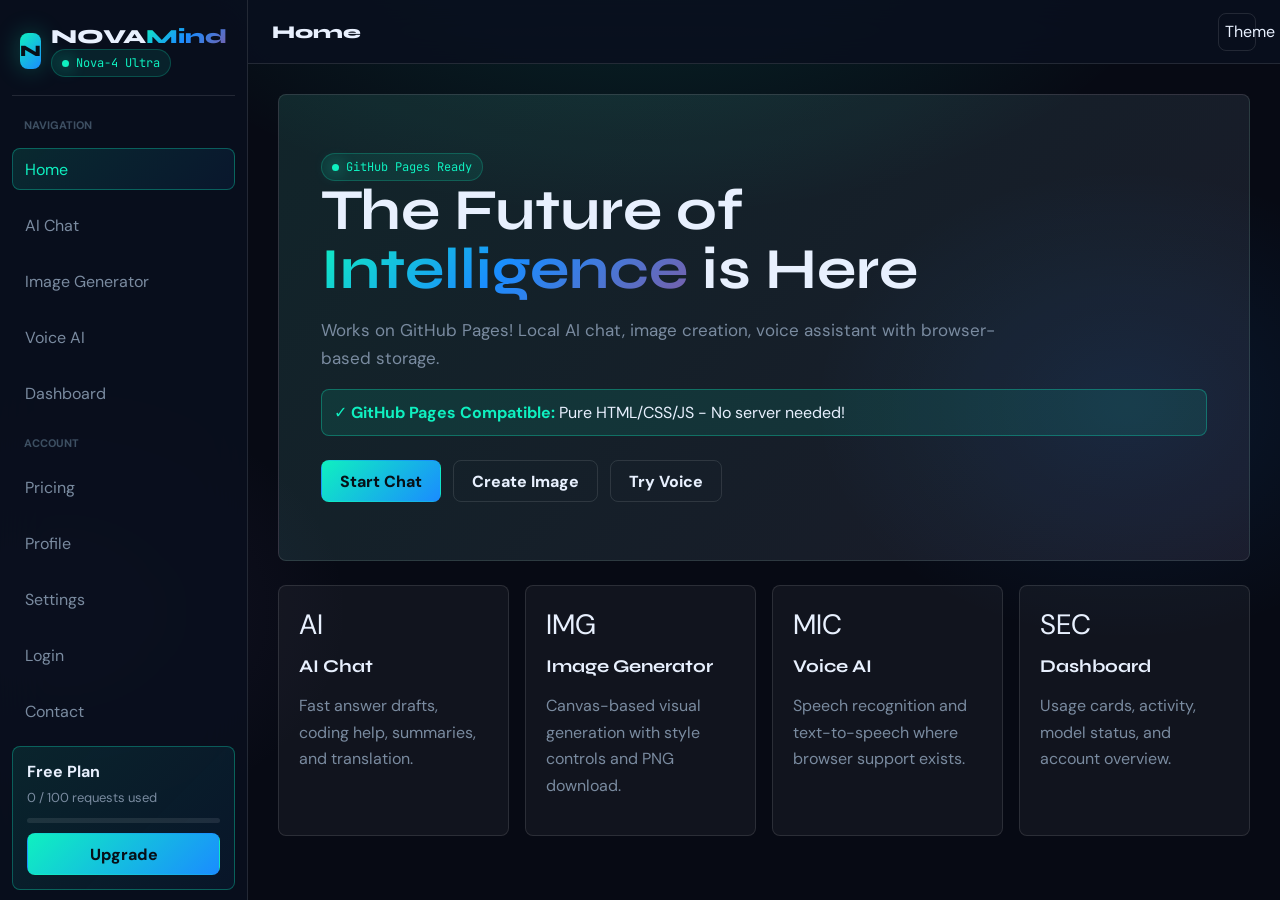
==== commit 02269ae0: "Update index.html" ====
--- a/index.html
+++ b/index.html
@@ -1,4 +1,4 @@
-<!doctype html>
+<!DOCTYPE html>
 <html lang="en" data-theme="dark">
 <head>
   <meta charset="utf-8">
@@ -362,6 +362,7 @@
 
     .chat-box {
       min-height: 440px;
+      max-height: 500px;
       display: flex;
       flex-direction: column;
       gap: 12px;
@@ -528,9 +529,9 @@
       <button class="nav-btn" data-page="contact">Contact</button>
 
       <div class="plan-card">
-        <strong>Pro Plan</strong>
-        <p style="margin:5px 0 0;font-size:13px">847 / 1,000 requests used</p>
-        <div class="bar"><span></span></div>
+        <strong id="userPlan">Free Plan</strong>
+        <p style="margin:5px 0 0;font-size:13px" id="usageText">0 / 100 requests used</p>
+        <div class="bar"><span id="usageBar"></span></div>
         <button class="btn primary" style="width:100%" data-jump="pricing">Upgrade</button>
       </div>
     </aside>
@@ -544,11 +545,14 @@
 
       <section class="page active" id="home">
         <div class="hero">
-          <div class="model-tag"><span class="dot"></span>Combined NOVA AI + NovaMind AI</div>
+          <div class="model-tag"><span class="dot"></span>GitHub Pages Ready</div>
           <h1>The Future of <span class="gradient-text">Intelligence</span> is Here</h1>
           <p style="max-width:680px;font-size:17px">
-            One combined program with instant answers, local image creation, voice assistant, dashboard, pricing, profile, settings, login, and contact screens.
+            Works on GitHub Pages! Local AI chat, image creation, voice assistant with browser-based storage.
           </p>
+          <div style="margin: 16px 0; padding: 12px; background: rgba(15,240,192,0.1); border: 1px solid var(--border-hot); border-radius: var(--radius);">
+            <strong style="color: var(--mint);">✓ GitHub Pages Compatible:</strong> Pure HTML/CSS/JS - No server needed!
+          </div>
           <div class="actions">
             <button class="btn primary" data-jump="chat">Start Chat</button>
             <button class="btn" data-jump="image">Create Image</button>
@@ -565,7 +569,7 @@
 
       <section class="page" id="chat">
         <h2>AI Chat</h2>
-        <p>Local demo chat. Replace <code>makeAnswer()</code> with your API backend for real AI.</p>
+        <p>Local demo chat with browser storage. Data saved to your browser automatically.</p>
         <div class="tool-layout">
           <div class="card">
             <textarea id="chatInput" placeholder="Ask NOVA AI anything..."></textarea>
@@ -623,6 +627,10 @@
           <div class="card"><div class="stat">100+</div><p>Languages</p></div>
         </div>
         <div class="card" style="margin-top:18px">
+          <h3>Your Usage</h3>
+          <p id="userUsage">Chat: 0 | Images: 0 | Voice: 0 | Total: 0</p>
+        </div>
+        <div class="card" style="margin-top:18px">
           <h3>AI Suggestion</h3>
           <p id="dashboardTip">Your image and chat usage is high. Add prompt templates and saved projects next.</p>
           <button class="btn primary" id="newTip">Generate Tip</button>
@@ -633,8 +641,8 @@
         <h2>Pricing</h2>
         <div class="grid">
           <div class="card"><h3>Free</h3><div class="price">$0</div><p>Basic chat and limited images.</p><button class="btn">Current</button></div>
-          <div class="card"><h3>Pro</h3><div class="price">$19</div><p>More generation, voice tools, saved history.</p><button class="btn primary">Choose Pro</button></div>
-          <div class="card"><h3>Ultra</h3><div class="price">$49</div><p>Best models, teams, analytics, priority generation.</p><button class="btn primary">Choose Ultra</button></div>
+          <div class="card"><h3>Pro</h3><div class="price">$19</div><p>More generation, voice tools, saved history.</p><button class="btn primary" id="choosePro">Choose Pro</button></div>
+          <div class="card"><h3>Ultra</h3><div class="price">$49</div><p>Best models, teams, analytics, priority generation.</p><button class="btn primary" id="chooseUltra">Choose Ultra</button></div>
         </div>
       </section>
 
@@ -642,29 +650,29 @@
         <h2>Profile</h2>
         <div class="card">
           <div style="display:flex;gap:18px;align-items:center;flex-wrap:wrap">
-            <div class="logo-mark" style="width:78px;height:78px;font-size:28px">U</div>
-            <div><h3>User Creator</h3><p>@nova-user | Pro Plan | AI enthusiast and developer</p></div>
+            <div class="logo-mark" style="width:78px;height:78px;font-size:28px" id="profileAvatar">U</div>
+            <div><h3 id="profileName">Not Logged In</h3><p id="profileDesc">Please login to view your profile</p></div>
           </div>
         </div>
         <div class="grid">
-          <div class="card"><div class="stat">1,247</div><p>Total messages</p></div>
-          <div class="card"><div class="stat">89</div><p>Images created</p></div>
-          <div class="card"><div class="stat">142</div><p>Days active</p></div>
+          <div class="card"><div class="stat" id="profileMessages">0</div><p>Total messages</p></div>
+          <div class="card"><div class="stat" id="profileImages">0</div><p>Images created</p></div>
+          <div class="card"><div class="stat" id="profileDays">0</div><p>Days active</p></div>
         </div>
       </section>
 
       <section class="page" id="settings">
         <h2>Settings</h2>
         <div class="card">
-          <div class="settings-row"><div><strong>Streaming Responses</strong><p>Show answers while generating.</p></div><div class="toggle on"></div></div>
-          <div class="settings-row"><div><strong>AI Memory</strong><p>Remember context between sessions.</p></div><div class="toggle on"></div></div>
-          <div class="settings-row"><div><strong>Tamil Mode</strong><p>Enhanced Tamil language support.</p></div><div class="toggle"></div></div>
-          <div class="settings-row"><div><strong>Notifications</strong><p>Notify about responses and updates.</p></div><div class="toggle on"></div></div>
+          <div class="settings-row"><div><strong>Streaming Responses</strong><p>Show answers while generating.</p></div><div class="toggle on" id="streamToggle"></div></div>
+          <div class="settings-row"><div><strong>AI Memory</strong><p>Remember context between sessions.</p></div><div class="toggle on" id="memoryToggle"></div></div>
+          <div class="settings-row"><div><strong>Tamil Mode</strong><p>Enhanced Tamil language support.</p></div><div class="toggle" id="tamilToggle"></div></div>
+          <div class="settings-row"><div><strong>Notifications</strong><p>Notify about responses and updates.</p></div><div class="toggle on" id="notifyToggle"></div></div>
         </div>
       </section>
 
       <section class="page" id="login">
-        <h2>Login</h2>
+        <h2>Login / Register</h2>
         <div class="card" style="max-width:430px">
           <input id="nameInput" placeholder="Name" style="margin-bottom:12px">
           <input id="emailInput" type="email" placeholder="Email" style="margin-bottom:12px">
@@ -697,6 +705,326 @@
   <div class="toast" id="toast"></div>
 
   <script>
+    // ==================== LOCAL BACKEND WITH BROWSER STORAGE ====================
+    // Works on GitHub Pages - Uses localStorage for data persistence
+    
+    const App = {
+      currentUser: null,
+      chatHistory: [],
+      imageHistory: [],
+      usage: { chat: 0, image: 0, voice: 0, total: 0 },
+      plan: 'free',
+      
+      // Initialize from localStorage
+      init() {
+        const savedUser = localStorage.getItem('nova_user');
+        const savedChat = localStorage.getItem('nova_chat');
+        const savedImage = localStorage.getItem('nova_image');
+        const savedUsage = localStorage.getItem('nova_usage');
+        const savedPlan = localStorage.getItem('nova_plan');
+        
+        if (savedUser) this.currentUser = JSON.parse(savedUser);
+        if (savedChat) this.chatHistory = JSON.parse(savedChat);
+        if (savedImage) this.imageHistory = JSON.parse(savedImage);
+        if (savedUsage) this.usage = JSON.parse(savedUsage);
+        if (savedPlan) this.plan = savedPlan;
+        
+        this.updateUI();
+      },
+      
+      // Save to localStorage
+      save() {
+        if (this.currentUser) localStorage.setItem('nova_user', JSON.stringify(this.currentUser));
+        localStorage.setItem('nova_chat', JSON.stringify(this.chatHistory));
+        localStorage.setItem('nova_image', JSON.stringify(this.imageHistory));
+        localStorage.setItem('nova_usage', JSON.stringify(this.usage));
+        localStorage.setItem('nova_plan', this.plan);
+      },
+      
+      // Authentication
+      register(name, email, password) {
+        const existing = localStorage.getItem(`nova_user_${email}`);
+        if (existing) throw new Error('Email already registered');
+        
+        const user = {
+          id: Date.now().toString(),
+          name,
+          email,
+          password: btoa(password),
+          plan: 'free',
+          createdAt: new Date().toISOString()
+        };
+        
+        localStorage.setItem(`nova_user_${email}`, JSON.stringify(user));
+        this.currentUser = user;
+        this.plan = 'free';
+        this.usage = { chat: 0, image: 0, voice: 0, total: 0 };
+        this.save();
+        
+        return { user: { id: user.id, name: user.name, email: user.email, plan: user.plan } };
+      },
+      
+      login(email, password) {
+        const userJson = localStorage.getItem(`nova_user_${email}`);
+        if (!userJson) throw new Error('Invalid credentials');
+        
+        const user = JSON.parse(userJson);
+        if (user.password !== btoa(password)) throw new Error('Invalid credentials');
+        
+        this.currentUser = user;
+        this.plan = user.plan;
+        
+        const usageKey = `nova_usage_${user.id}`;
+        const savedUsage = localStorage.getItem(usageKey);
+        if (savedUsage) this.usage = JSON.parse(savedUsage);
+        else this.usage = { chat: 0, image: 0, voice: 0, total: 0 };
+        
+        const chatKey = `nova_chat_${user.id}`;
+        const savedChat = localStorage.getItem(chatKey);
+        if (savedChat) this.chatHistory = JSON.parse(savedChat);
+        
+        const imageKey = `nova_image_${user.id}`;
+        const savedImage = localStorage.getItem(imageKey);
+        if (savedImage) this.imageHistory = JSON.parse(savedImage);
+        
+        this.save();
+        
+        return { user: { id: user.id, name: user.name, email: user.email, plan: user.plan } };
+      },
+      
+      logout() {
+        this.currentUser = null;
+        this.plan = 'free';
+        this.usage = { chat: 0, image: 0, voice: 0, total: 0 };
+        localStorage.removeItem('nova_user');
+        this.updateUI();
+      },
+      
+      // Chat
+      chat(prompt) {
+        if (!this.currentUser) throw new Error('Please login first');
+        
+        const planLimits = { free: 100, pro: 1000, ultra: 10000 };
+        if (this.usage.total >= planLimits[this.plan]) {
+          throw new Error('Usage limit reached. Upgrade your plan.');
+        }
+        
+        this.usage.total++;
+        this.usage.chat++;
+        
+        const answer = this.generateAnswer(prompt);
+        
+        const chatEntry = {
+          id: Date.now().toString(),
+          prompt,
+          answer,
+          timestamp: new Date().toISOString()
+        };
+        this.chatHistory.push(chatEntry);
+        
+        const chatKey = `nova_chat_${this.currentUser.id}`;
+        localStorage.setItem(chatKey, JSON.stringify(this.chatHistory));
+        
+        const usageKey = `nova_usage_${this.currentUser.id}`;
+        localStorage.setItem(usageKey, JSON.stringify(this.usage));
+        
+        this.updateUI();
+        
+        return { answer, usage: this.usage, chatId: chatEntry.id };
+      },
+      
+      getChatHistory(limit = 50) {
+        return { history: this.chatHistory.slice(-limit).reverse() };
+      },
+      
+      // Image
+      generateImage(prompt, style = 'cinematic') {
+        if (!this.currentUser) throw new Error('Please login first');
+        
+        const planLimits = { free: 10, pro: 100, ultra: 1000 };
+        if (this.usage.image >= planLimits[this.plan]) {
+          throw new Error('Image generation limit reached. Upgrade your plan.');
+        }
+        
+        this.usage.total++;
+        this.usage.image++;
+        
+        const imageData = this.generateFallbackImage(prompt, style);
+        
+        const imageEntry = {
+          id: Date.now().toString(),
+          prompt,
+          style,
+          imageData,
+          timestamp: new Date().toISOString()
+        };
+        this.imageHistory.push(imageEntry);
+        
+        const imageKey = `nova_image_${this.currentUser.id}`;
+        localStorage.setItem(imageKey, JSON.stringify(this.imageHistory));
+        
+        const usageKey = `nova_usage_${this.currentUser.id}`;
+        localStorage.setItem(usageKey, JSON.stringify(this.usage));
+        
+        this.updateUI();
+        
+        return { imageUrl: `data:image/png;base64,${imageData}`, usage: this.usage, imageId: imageEntry.id };
+      },
+      
+      getImageHistory(limit = 20) {
+        return { history: this.imageHistory.slice(-limit).reverse() };
+      },
+      
+      // Voice
+      useVoice() {
+        if (!this.currentUser) throw new Error('Please login first');
+        
+        this.usage.total++;
+        this.usage.voice++;
+        
+        const usageKey = `nova_usage_${this.currentUser.id}`;
+        localStorage.setItem(usageKey, JSON.stringify(this.usage));
+        
+        this.updateUI();
+        
+        return { usage: this.usage };
+      },
+      
+      // Upgrade
+      upgrade(newPlan) {
+        if (!this.currentUser) throw new Error('Please login first');
+        if (!['pro', 'ultra'].includes(newPlan)) throw new Error('Invalid plan');
+        
+        this.plan = newPlan;
+        this.currentUser.plan = newPlan;
+        
+        localStorage.setItem('nova_user', JSON.stringify(this.currentUser));
+        localStorage.setItem('nova_plan', newPlan);
+        
+        this.updateUI();
+        
+        return { message: `Upgraded to ${newPlan} plan`, plan: newPlan };
+      },
+      
+      // Stats
+      getStats() {
+        return {
+          usage: this.usage,
+          plan: this.plan,
+          totalMessages: this.chatHistory.length,
+          totalImages: this.imageHistory.length,
+          accountAge: this.currentUser ? Math.floor((Date.now() - new Date(this.currentUser.createdAt).getTime()) / (1000 * 60 * 60 * 24)) : 0
+        };
+      },
+      
+      getTip() {
+        const tips = [
+          'Add project folders so users can save related chats, images, and voice notes together.',
+          'Create prompt presets for business, coding, Tamil translation, image design, and student study workflows.',
+          'Add usage limits, export history, and a backend API proxy before production release.',
+          'Turn image prompts into video storyboards for a future video generation feature.',
+          'Implement saved prompts and templates for recurring tasks.',
+          'Add collaboration features for team usage on Ultra plan.'
+        ];
+        return { tip: tips[Math.floor(Math.random() * tips.length)] };
+      },
+      
+      // Contact
+      submitContact(name, email, message) {
+        if (!name || !email || !message) throw new Error('All fields required');
+        console.log('Contact:', { name, email, message });
+        return { message: 'Message sent! We will respond within 24 hours.' };
+      },
+      
+      // Helper
+      generateAnswer(prompt) {
+        const clean = prompt.trim();
+        return [
+          "NOVA answer:",
+          "",
+          "Main idea: " + clean,
+          "Recommended action: break it into a goal, inputs, output format, and deadline.",
+          "Data saved to your browser (localStorage).",
+          "Extra feature idea: save this prompt into project history and allow image or voice generation from the same prompt."
+        ].join('\n');
+      },
+      
+      generateFallbackImage(prompt, style) {
+        const canvas = document.createElement('canvas');
+        canvas.width = 720;
+        canvas.height = 720;
+        const ctx = canvas.getContext('2d');
+        
+        const colors = {
+          cinematic: ['#071018', '#0ff0c0', '#f5a623'],
+          anime: ['#171033', '#ff4b6e', '#1a8cff'],
+          product: ['#101827', '#e8f0fe', '#0ff0c0'],
+          editorial: ['#21151c', '#f5a623', '#7b5ea7']
+        }[style] || ['#071018', '#0ff0c0', '#1a8cff'];
+        
+        const gradient = ctx.createLinearGradient(0, 0, 720, 720);
+        gradient.addColorStop(0, colors[0]);
+        gradient.addColorStop(0.52, colors[1]);
+        gradient.addColorStop(1, colors[2]);
+        
+        ctx.fillStyle = gradient;
+        ctx.fillRect(0, 0, 720, 720);
+        
+        for (let i = 0; i < 38; i++) {
+          ctx.fillStyle = 'rgba(255,255,255,0.18)';
+          ctx.beginPath();
+          ctx.arc(Math.random() * 720, Math.random() * 720, 28 + Math.random() * 120, 0, Math.PI * 2);
+          ctx.fill();
+        }
+        
+        ctx.fillStyle = 'rgba(0,0,0,0.42)';
+        ctx.fillRect(0, 480, 720, 220);
+        ctx.fillStyle = '#e8f0fe';
+        ctx.font = '800 30px Syne, sans-serif';
+        ctx.fillText('NOVA AI IMAGE', 42, 545);
+        ctx.font = '20px DM Sans, sans-serif';
+        
+        const words = prompt.split(/\s+/);
+        let line = '';
+        let y = 585;
+        words.forEach(word => {
+          const test = line + word + ' ';
+          if (test.length > 40 && line) {
+            ctx.fillText(line, 42, y);
+            line = word + ' ';
+            y += 28;
+          } else {
+            line = test;
+          }
+        });
+        ctx.fillText(line, 42, y);
+        
+        return canvas.toDataURL('image/png').split(',')[1];
+      },
+      
+      updateUI() {
+        const planNames = { free: 'Free', pro: 'Pro', ultra: 'Ultra' };
+        document.getElementById('userPlan').textContent = `${planNames[this.plan]} Plan`;
+        const limit = { free: 100, pro: 1000, ultra: 10000 }[this.plan];
+        document.getElementById('usageText').textContent = `${this.usage.total} / ${limit} requests used`;
+        document.getElementById('usageBar').style.width = `${(this.usage.total / limit) * 100}%`;
+        document.getElementById('userUsage').textContent = `Chat: ${this.usage.chat} | Images: ${this.usage.image} | Voice: ${this.usage.voice} | Total: ${this.usage.total}`;
+        
+        if (this.currentUser) {
+          document.getElementById('profileName').textContent = this.currentUser.name;
+          document.getElementById('profileDesc').textContent = `@${this.currentUser.email.split('@')[0]} | ${this.plan} Plan`;
+          document.getElementById('profileAvatar').textContent = this.currentUser.name.charAt(0);
+          document.getElementById('profileMessages').textContent = this.chatHistory.length;
+          document.getElementById('profileImages').textContent = this.imageHistory.length;
+        }
+      }
+    };
+
+    // Initialize app
+    App.init();
+
+    // ==================== FRONTEND LOGIC ====================
+    
     const pages = document.querySelectorAll(".page");
     const navButtons = document.querySelectorAll(".nav-btn");
     const title = document.getElementById("topTitle");
@@ -705,16 +1033,9 @@
     const ctx = canvas.getContext("2d");
 
     const pageNames = {
-      home: "Home",
-      chat: "AI Chat",
-      image: "Image Generator",
-      voice: "Voice AI",
-      dashboard: "Dashboard",
-      pricing: "Pricing",
-      profile: "Profile",
-      settings: "Settings",
-      login: "Login",
-      contact: "Contact"
+      home: "Home", chat: "AI Chat", image: "Image Generator", 
+      voice: "Voice AI", dashboard: "Dashboard", pricing: "Pricing",
+      profile: "Profile", settings: "Settings", login: "Login", contact: "Contact"
     };
 
     function showPage(id) {
@@ -742,34 +1063,31 @@
       setTimeout(() => box.classList.remove("show"), 2200);
     }
 
-    function makeAnswer(prompt) {
-      const clean = prompt.trim();
-      if (!clean) return "Ask a question first.";
-      return [
-        "NOVA answer:",
-        "",
-        "Main idea: " + clean,
-        "Recommended action: break it into a goal, inputs, output format, and deadline.",
-        "For a real AI backend, connect this chat button to your server endpoint and keep API keys private.",
-        "Extra feature idea: save this prompt into project history and allow image or voice generation from the same prompt."
-      ].join("\\n");
-    }
-
+    // Chat
     document.getElementById("sendChat").addEventListener("click", () => {
       const input = document.getElementById("chatInput");
       const box = document.getElementById("chatBox");
       const prompt = input.value.trim();
+      
       if (!prompt) return toast("Type a chat prompt first.");
+      
       box.insertAdjacentHTML("beforeend", `<div class="msg user">${escapeHtml(prompt)}</div>`);
-      box.insertAdjacentHTML("beforeend", `<div class="msg">${escapeHtml(makeAnswer(prompt)).replace(/\\n/g, "<br>")}</div>`);
-      input.value = "";
-      box.scrollTop = box.scrollHeight;
+      
+      try {
+        const response = App.chat(prompt);
+        box.insertAdjacentHTML("beforeend", `<div class="msg">${escapeHtml(response.answer).replace(/\n/g, "<br>")}</div>`);
+        input.value = "";
+        box.scrollTop = box.scrollHeight;
+      } catch (error) {
+        box.insertAdjacentHTML("beforeend", `<div class="msg">Error: ${error.message}</div>`);
+      }
     });
 
     document.getElementById("clearChat").addEventListener("click", () => {
       document.getElementById("chatBox").innerHTML = '<div class="msg">Chat cleared. Ask NOVA AI anything.</div>';
     });
 
+    // Image
     function palette(style) {
       return {
         cinematic: ["#071018", "#0ff0c0", "#f5a623"],
@@ -827,7 +1145,7 @@
     }
 
     function wrapText(context, text, x, y, maxWidth, lineHeight) {
-      const words = text.split(/\\s+/);
+      const words = text.split(/\s+/);
       let line = "";
       words.forEach(word => {
         const test = line + word + " ";
@@ -842,39 +1160,34 @@
       context.fillText(line, x, y);
     }
 
-    document.getElementById("makeImage").addEventListener("click", drawImage);
+    document.getElementById("makeImage").addEventListener("click", () => {
+      const prompt = document.getElementById("imagePrompt").value.trim();
+      if (!prompt) return toast("Enter an image prompt first.");
+      
+      const style = document.getElementById("imageStyle").value;
+      
+      try {
+        drawImage();
+        const response = App.generateImage(prompt, style);
+        toast("Image generated successfully!");
+      } catch (error) {
+        toast(`Error: ${error.message}`);
+      }
+    });
+
     document.getElementById("downloadImage").addEventListener("click", () => {
       const link = document.createElement("a");
-      link.download = "combined-nova-ai-image.png";
+      link.download = "nova-ai-image.png";
       link.href = canvas.toDataURL("image/png");
       link.click();
     });
 
-    document.getElementById("newTip").addEventListener("click", () => {
-      const tips = [
-        "Add project folders so users can save related chats, images, and voice notes together.",
-        "Create prompt presets for business, coding, Tamil translation, image design, and student study workflows.",
-        "Add usage limits, export history, and a backend API proxy before production release.",
-        "Turn image prompts into video storyboards for a future video generation feature."
-      ];
-      document.getElementById("dashboardTip").textContent = tips[Math.floor(Math.random() * tips.length)];
-    });
-
-    document.getElementById("loginBtn").addEventListener("click", () => {
-      const email = document.getElementById("emailInput").value.trim();
-      document.getElementById("loginMsg").textContent = email ? "Demo login complete for " + email : "Enter your email first.";
-    });
-
-    document.getElementById("draftMsg").addEventListener("click", () => {
-      document.getElementById("contactMsg").value = "Hello NOVA AI team, I would like help with setting up the combined AI chat, image, and voice platform. Please share the next steps for connecting real AI APIs and deployment.";
-    });
-
-    document.getElementById("sendMsg").addEventListener("click", () => toast("Demo message sent."));
-
+    // Voice
     const SpeechRecognition = window.SpeechRecognition || window.webkitSpeechRecognition;
     let lastVoiceAnswer = "";
     document.getElementById("listenBtn").addEventListener("click", () => {
-      if (!SpeechRecognition) return toast("Speech recognition is not supported in this browser.");
+      if (!SpeechRecognition) return toast("Speech recognition not supported in this browser.");
+      
       const recognition = new SpeechRecognition();
       recognition.lang = "en-US";
       recognition.onstart = () => {
@@ -883,9 +1196,16 @@
       };
       recognition.onresult = event => {
         const text = event.results[0][0].transcript;
-        lastVoiceAnswer = makeAnswer(text);
         document.getElementById("transcript").textContent = text;
-        document.getElementById("voiceAnswer").textContent = lastVoiceAnswer;
+        
+        try {
+          App.useVoice();
+          const response = App.chat(text);
+          lastVoiceAnswer = response.answer;
+          document.getElementById("voiceAnswer").textContent = response.answer;
+        } catch (error) {
+          document.getElementById("voiceAnswer").textContent = `Error: ${error.message}`;
+        }
       };
       recognition.onend = () => {
         document.getElementById("voiceOrb").classList.remove("listening");
@@ -896,18 +1216,83 @@
 
     document.getElementById("speakBtn").addEventListener("click", () => {
       const text = lastVoiceAnswer || document.getElementById("voiceAnswer").textContent;
-      if (!("speechSynthesis" in window)) return toast("Speech synthesis is not supported.");
+      if (!("speechSynthesis" in window)) return toast("Speech synthesis not supported.");
       speechSynthesis.cancel();
       speechSynthesis.speak(new SpeechSynthesisUtterance(text));
     });
 
+    // Login
+    document.getElementById("loginBtn").addEventListener("click", () => {
+      const name = document.getElementById("nameInput").value.trim();
+      const email = document.getElementById("emailInput").value.trim();
+      const password = document.getElementById("passwordInput").value;
+      
+      if (!email || !password) {
+        document.getElementById("loginMsg").textContent = "Enter email and password.";
+        return;
+      }
+      
+      try {
+        let result;
+        if (name) {
+          result = App.register(name, email, password);
+          document.getElementById("loginMsg").textContent = `Account created! Welcome, ${name}`;
+        } else {
+          result = App.login(email, password);
+          document.getElementById("loginMsg").textContent = `Login successful! Welcome, ${result.user.name}`;
+        }
+        toast("Success!");
+      } catch (error) {
+        document.getElementById("loginMsg").textContent = error.message;
+      }
+    });
+
+    // Upgrade
+    document.getElementById("choosePro").addEventListener("click", () => {
+      try {
+        App.upgrade('pro');
+        toast("Upgraded to Pro!");
+      } catch (error) {
+        toast(error.message);
+      }
+    });
+
+    document.getElementById("chooseUltra").addEventListener("click", () => {
+      try {
+        App.upgrade('ultra');
+        toast("Upgraded to Ultra!");
+      } catch (error) {
+        toast(error.message);
+      }
+    });
+
+    // Contact
+    document.getElementById("draftMsg").addEventListener("click", () => {
+      document.getElementById("contactMsg").value = "Hello NOVA AI team, I would like help with setting up the platform. Please share next steps.";
+    });
+
+    document.getElementById("sendMsg").addEventListener("click", () => {
+      const name = document.getElementById("contactName").value.trim();
+      const email = document.getElementById("contactEmail").value.trim();
+      const message = document.getElementById("contactMsg").value.trim();
+      
+      try {
+        App.submitContact(name, email, message);
+        toast("Message sent!");
+      } catch (error) {
+        toast(error.message);
+      }
+    });
+
+    // New tip
+    document.getElementById("newTip").addEventListener("click", () => {
+      const { tip } = App.getTip();
+      document.getElementById("dashboardTip").textContent = tip;
+    });
+
     function escapeHtml(value) {
       return value.replace(/[&<>"']/g, char => ({
-        "&": "&amp;",
-        "<": "&lt;",
-        ">": "&gt;",
-        '"': "&quot;",
-        "'": "&#039;"
+        "&": "&amp;", "<": "&lt;", ">": "&gt;", '"': "&quot;", "'": "&#039;"
       }[char]));
     }
 
